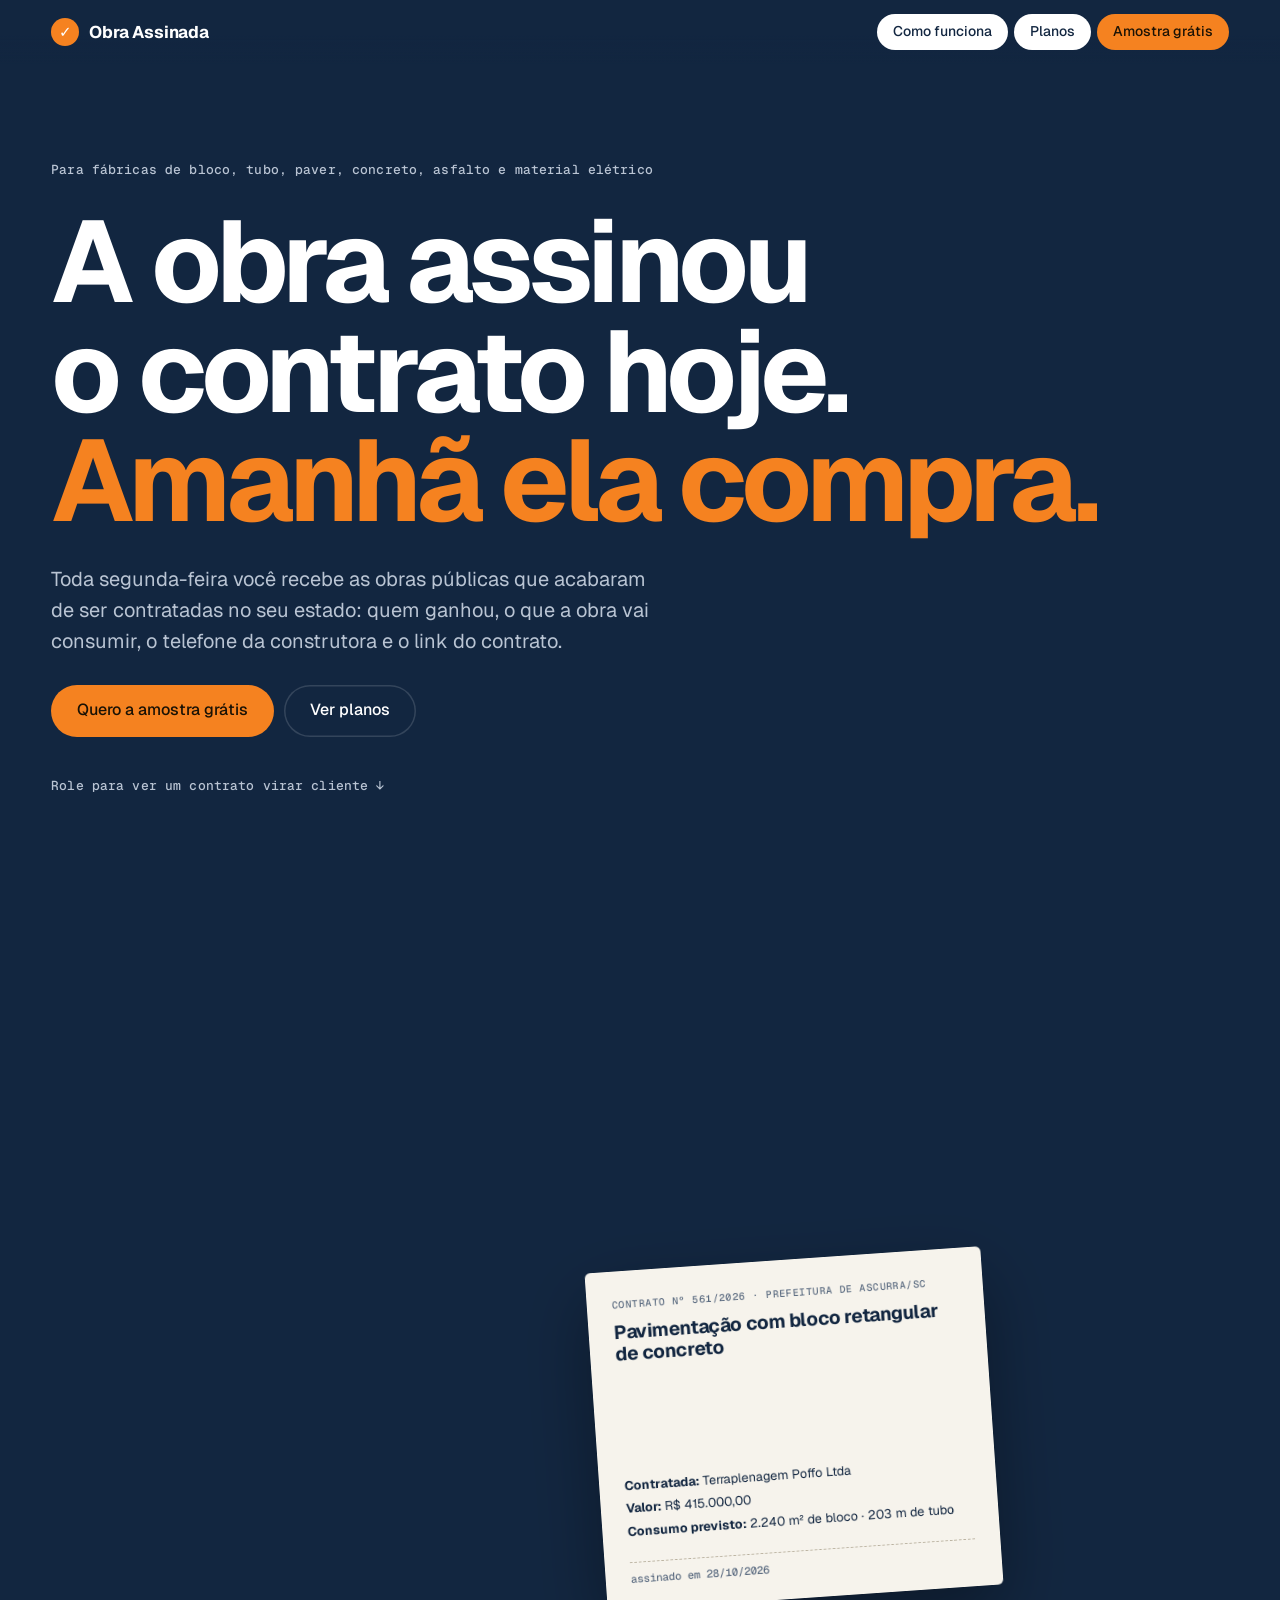
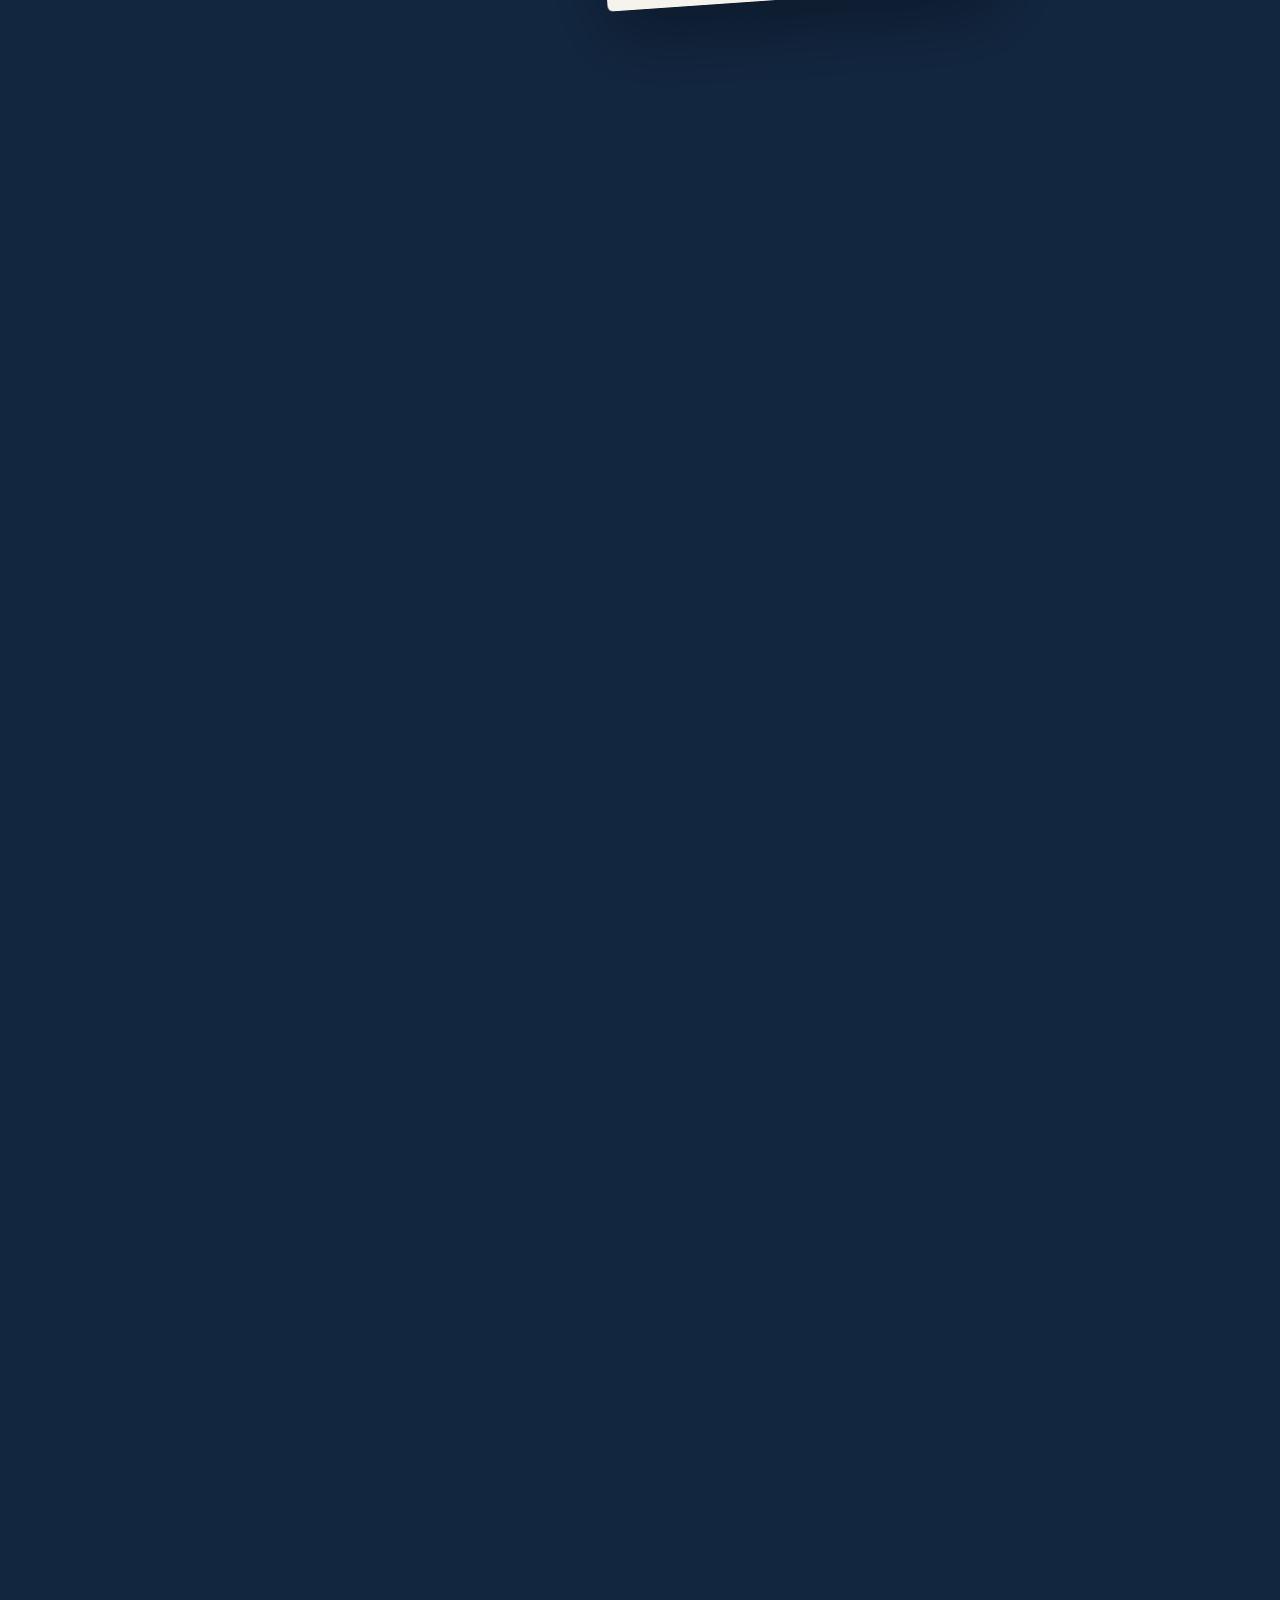
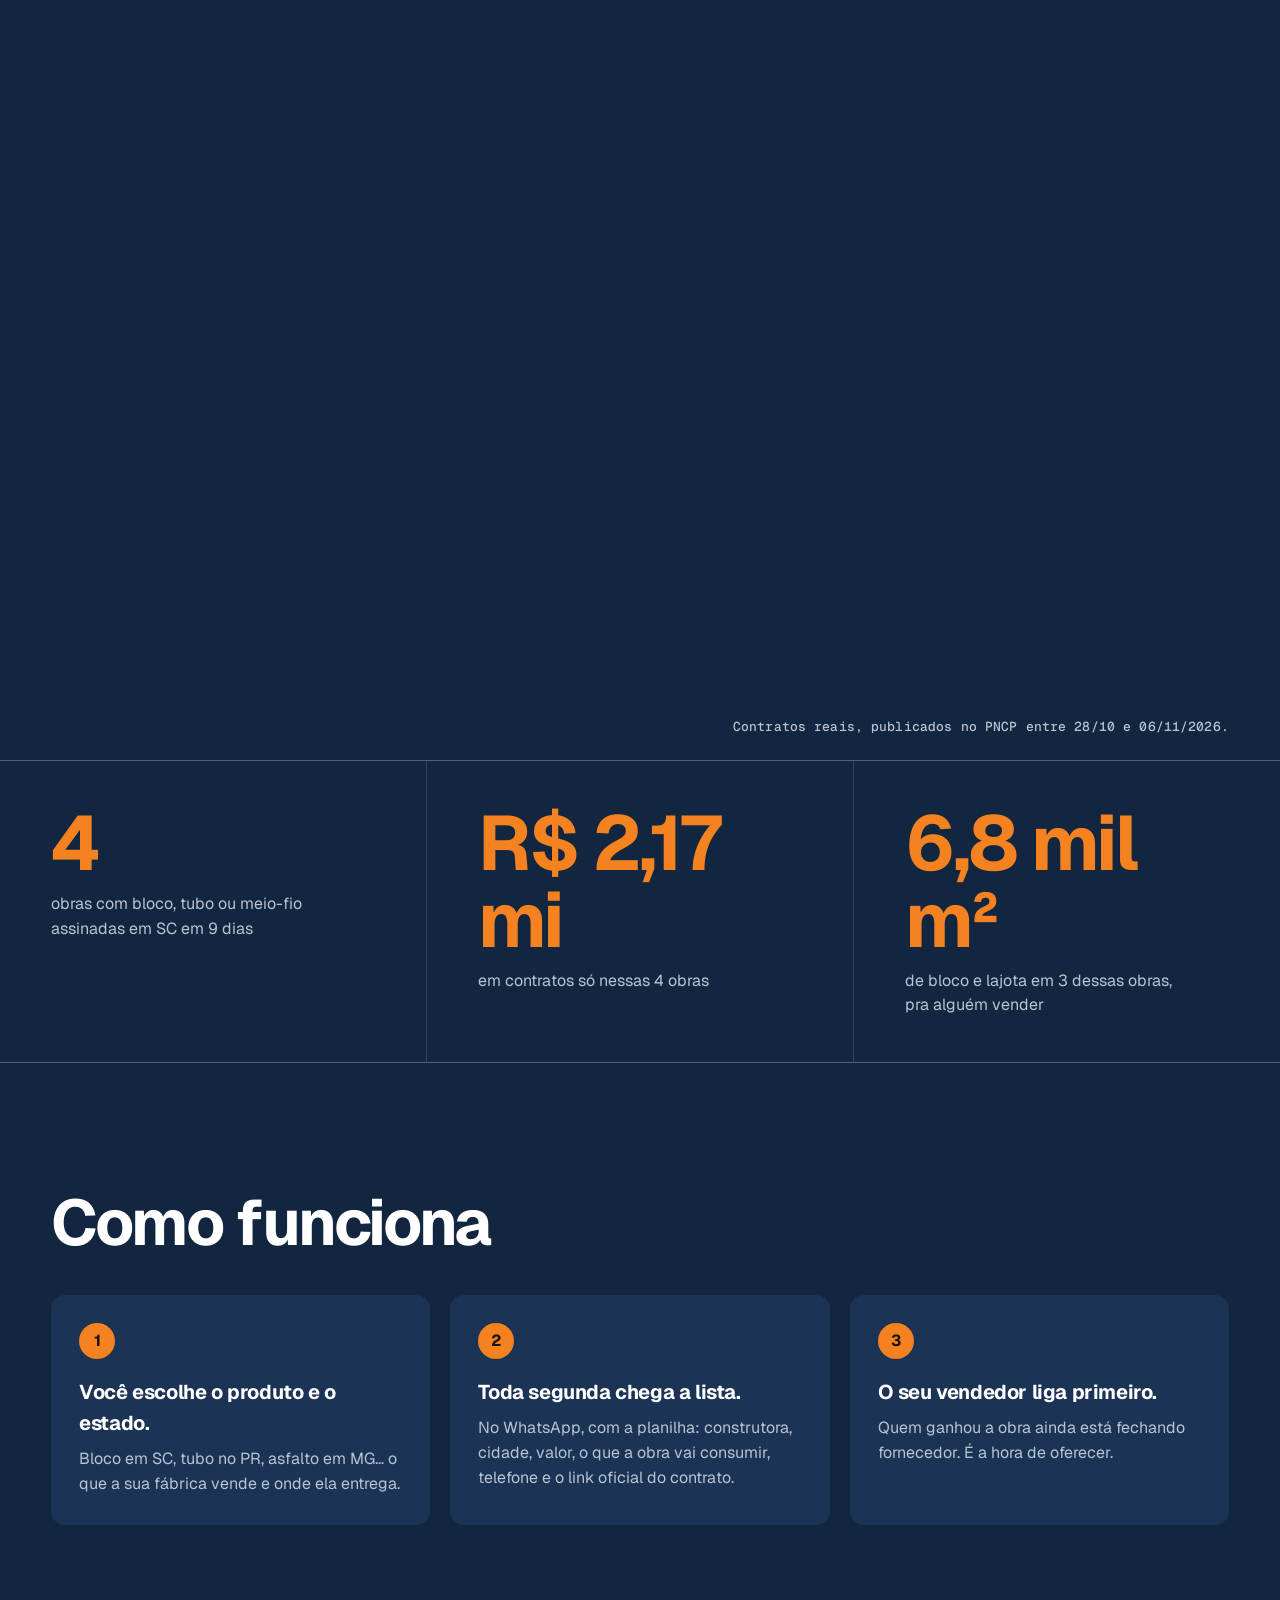
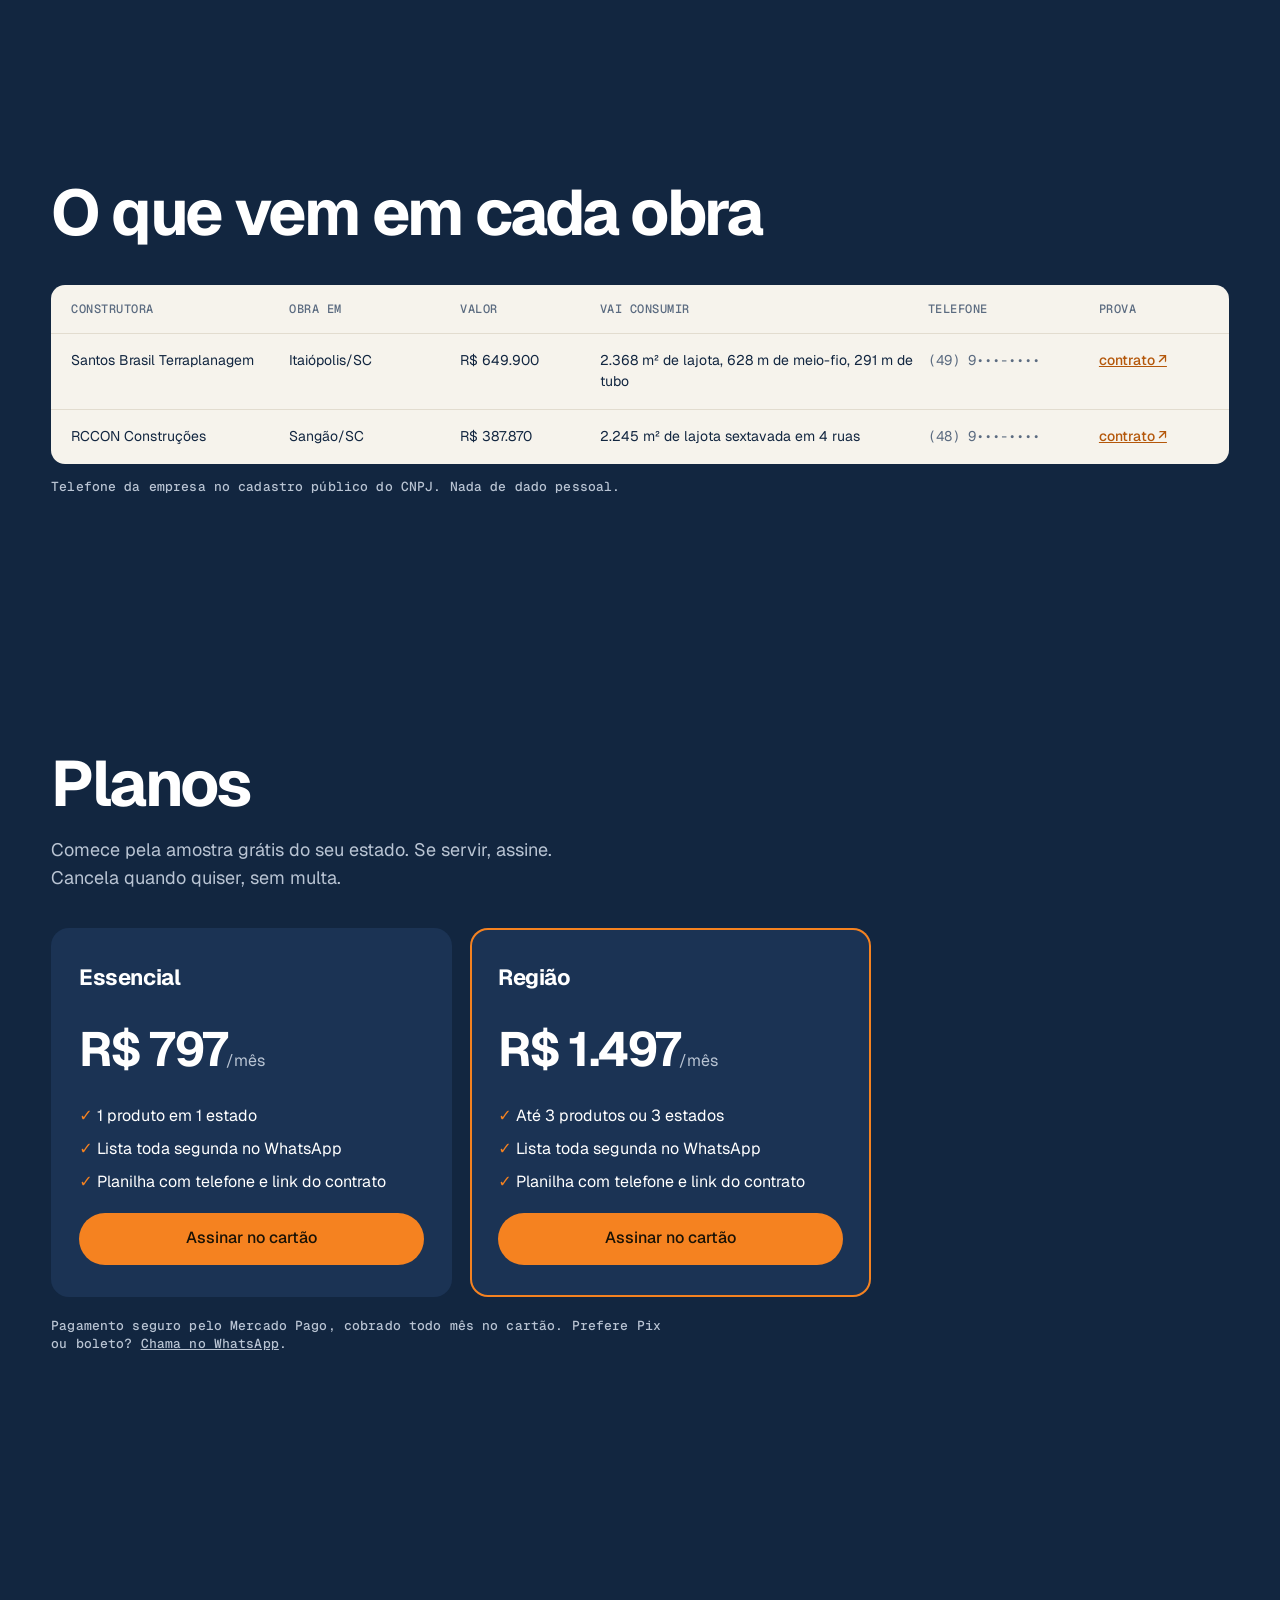
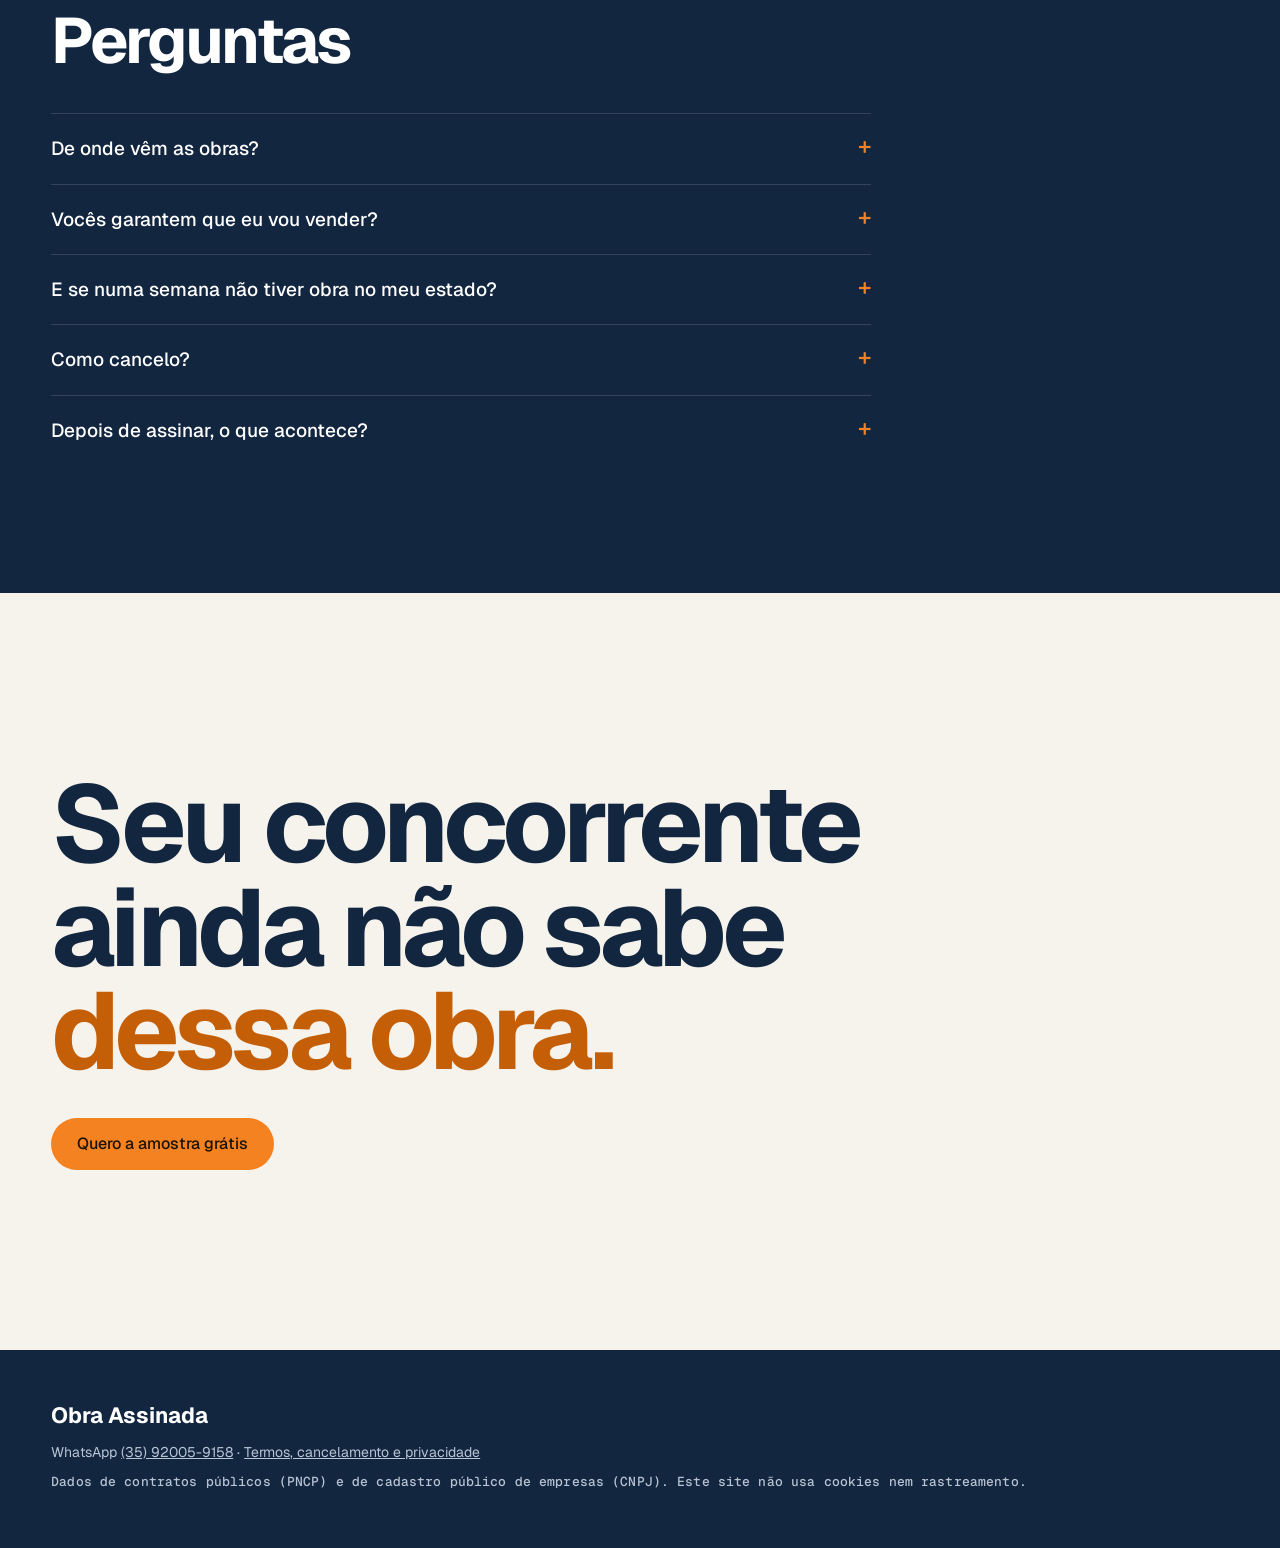
==== index.html @ 435a3ada "Add Obra Assinada brand assets and landing site Co-Authored-By: Claude Opus 5.5 <noreply@anthropic.c" ====
<!doctype html>
<html lang="pt-BR">
<head>
<meta charset="utf-8">
<meta name="viewport" content="width=device-width, initial-scale=1">
<title>Obra Assinada · Quem vai comprar o que a sua fábrica faz</title>
<meta name="description" content="Toda semana, as obras públicas que acabaram de assinar contrato e vão comprar bloco, tubo, paver, concreto, asfalto e material elétrico. Com a construtora, o telefone e o link do contrato.">
<meta name="theme-color" content="#122640">
<meta property="og:title" content="Obra Assinada · Obras que acabaram de assinar contrato">
<meta property="og:description" content="Toda semana, na sua fábrica: quem ganhou a obra, o que vai consumir e o link do contrato público.">
<meta property="og:image" content="img/og.jpg">
<link rel="icon" href="img/icon.png">
<link rel="preconnect" href="https://fonts.googleapis.com">
<link rel="preconnect" href="https://fonts.gstatic.com" crossorigin>
<link href="https://fonts.googleapis.com/css2?family=Geist:wght@400;500;700&family=Geist+Mono:wght@400;500&display=swap" rel="stylesheet">
<link rel="stylesheet" href="style.css">
<script type="application/ld+json">{"@context":"https://schema.org","@type":"ProfessionalService","name":"Obra Assinada","description":"Lista semanal de obras públicas recém-contratadas para fábricas de material de construção.","url":"https://maglionithiago76-debug.github.io/obra-assinada/","telephone":"+55 35 92005-9158","areaServed":"BR"}</script>
</head>
<body>

<header class="nav" id="nav">
  <a class="marca" href="#topo" aria-label="Obra Assinada, início"><span class="marca__selo" aria-hidden="true">✓</span>Obra Assinada</a>
  <nav class="nav__links" aria-label="Principal">
    <a class="pilula" href="#como">Como funciona</a>
    <a class="pilula" href="#planos">Planos</a>
    <a class="pilula pilula--acento" data-wa="Oi! Quero a amostra grátis do meu estado." href="#">Amostra grátis</a>
  </nav>
</header>

<main id="topo">

<!-- 1 · Hero -->
<section class="hero" aria-labelledby="hero-titulo">
  <p class="rotulo hero__sobre">Para fábricas de bloco, tubo, paver, concreto, asfalto e material elétrico</p>
  <h1 class="hero__titulo" id="hero-titulo">
    <span class="linha">A obra assinou</span>
    <span class="linha">o contrato hoje.</span>
    <span class="linha linha--acento">Amanhã ela compra.</span>
  </h1>
  <p class="hero__sub">Toda segunda-feira você recebe as obras públicas que acabaram de ser contratadas no seu estado: quem ganhou, o que a obra vai consumir, o telefone da construtora e o link do contrato.</p>
  <div class="hero__acoes">
    <a class="pilula pilula--acento pilula--g" data-wa="Oi! Quero a amostra grátis do meu estado." href="#">Quero a amostra grátis</a>
    <a class="pilula pilula--linha pilula--g" href="#planos">Ver planos</a>
  </div>
  <p class="hero__rolar rotulo" aria-hidden="true">Role para ver um contrato virar cliente ↓</p>
</section>

<!-- 2 · Cena: o contrato é assinado e vira uma linha da lista -->
<section class="cena" id="cena" aria-label="Como um contrato vira um contato">
  <div class="cena__palco">
    <div class="doc" aria-hidden="true">
      <p class="doc__topo">CONTRATO Nº 561/2026 · PREFEITURA DE ASCURRA/SC</p>
      <p class="doc__titulo">Pavimentação com bloco retangular de concreto</p>
      <div class="doc__linhas"><i></i><i></i><i></i><i></i><i></i><i></i><i></i></div>
      <p class="doc__campo"><b>Contratada:</b> Terraplenagem Poffo Ltda</p>
      <p class="doc__campo"><b>Valor:</b> R$ 415.000,00</p>
      <p class="doc__campo"><b>Consumo previsto:</b> 2.240 m² de bloco · 203 m de tubo</p>
      <div class="doc__assinatura"><span>assinado em 28/10/2026</span></div>
      <div class="carimbo">ASSINADO</div>
    </div>
    <div class="cena__textos">
      <p class="cena__passo" data-passo="0"><span class="rotulo">1</span>Uma prefeitura publica o contrato no portal do governo.</p>
      <p class="cena__passo" data-passo="1"><span class="rotulo">2</span>A construtora que ganhou precisa comprar material. Agora.</p>
      <p class="cena__passo" data-passo="2"><span class="rotulo">3</span>A gente lê o contrato e manda pra você antes da concorrência.</p>
    </div>
    <div class="zap" aria-hidden="true">
      <div class="zap__topo"><span class="zap__avatar">✓</span><div><b>Obra Assinada</b><small>segunda-feira, 7:00</small></div></div>
      <div class="zap__msg">
        <p><b>4 obras novas em SC</b> com bloco, tubo e meio-fio 👇</p>
        <ul class="zap__lista">
          <li><b>Ascurra/SC</b> · R$ 415 mil<br><small>2.240 m² de bloco · 203 m de tubo</small></li>
          <li><b>Sangão/SC</b> · R$ 388 mil<br><small>2.245 m² de lajota sextavada</small></li>
          <li><b>Itaiópolis/SC</b> · R$ 650 mil<br><small>2.368 m² de lajota · 628 m de meio-fio</small></li>
          <li><b>Arroio do Silva/SC</b> · R$ 714 mil<br><small>bloco sextavado em 6 ruas</small></li>
        </ul>
        <p class="zap__rodape">Construtora, telefone e link do contrato na planilha 📎</p>
      </div>
    </div>
  </div>
  <p class="cena__nota rotulo">Contratos reais, publicados no PNCP entre 28/10 e 06/11/2026.</p>
</section>

<!-- 3 · Números reais -->
<section class="numeros" aria-label="Uma semana de exemplo">
  <div class="numero"><b data-conta="4">0</b><span>obras com bloco, tubo ou meio-fio assinadas em SC em 9 dias</span></div>
  <div class="numero"><b data-conta="2.17" data-prefixo="R$ " data-sufixo=" mi">0</b><span>em contratos só nessas 4 obras</span></div>
  <div class="numero"><b data-conta="6.8" data-sufixo=" mil m²">0</b><span>de bloco e lajota em 3 dessas obras, pra alguém vender</span></div>
</section>

<!-- 4 · Como funciona -->
<section class="como" id="como" aria-labelledby="como-titulo">
  <h2 class="secao__titulo" id="como-titulo">Como funciona</h2>
  <ol class="passos">
    <li><b>Você escolhe o produto e o estado.</b><span>Bloco em SC, tubo no PR, asfalto em MG… o que a sua fábrica vende e onde ela entrega.</span></li>
    <li><b>Toda segunda chega a lista.</b><span>No WhatsApp, com a planilha: construtora, cidade, valor, o que a obra vai consumir, telefone e o link oficial do contrato.</span></li>
    <li><b>O seu vendedor liga primeiro.</b><span>Quem ganhou a obra ainda está fechando fornecedor. É a hora de oferecer.</span></li>
  </ol>
</section>

<!-- 5 · O que vem -->
<section class="vem" aria-labelledby="vem-titulo">
  <h2 class="secao__titulo" id="vem-titulo">O que vem em cada obra</h2>
  <div class="tabela" role="table" aria-label="Exemplo de linha da lista">
    <div class="tabela__linha tabela__cab" role="row"><span role="columnheader">Construtora</span><span role="columnheader">Obra em</span><span role="columnheader">Valor</span><span role="columnheader">Vai consumir</span><span role="columnheader">Telefone</span><span role="columnheader">Prova</span></div>
    <div class="tabela__linha" role="row"><span role="cell">Santos Brasil Terraplanagem</span><span role="cell">Itaiópolis/SC</span><span role="cell">R$ 649.900</span><span role="cell">2.368 m² de lajota, 628 m de meio-fio, 291 m de tubo</span><span role="cell" class="borrado">(49) 9•••-••••</span><span role="cell"><a href="https://pncp.gov.br/app/contratos/83102517000119/2026/2439" target="_blank" rel="noopener">contrato ↗</a></span></div>
    <div class="tabela__linha" role="row"><span role="cell">RCCON Construções</span><span role="cell">Sangão/SC</span><span role="cell">R$ 387.870</span><span role="cell">2.245 m² de lajota sextavada em 4 ruas</span><span role="cell" class="borrado">(48) 9•••-••••</span><span role="cell"><a href="https://pncp.gov.br/app/contratos/95780458000117/2026/1728" target="_blank" rel="noopener">contrato ↗</a></span></div>
  </div>
  <p class="rotulo vem__nota">Telefone da empresa no cadastro público do CNPJ. Nada de dado pessoal.</p>
</section>

<!-- 6 · Planos -->
<section class="planos" id="planos" aria-labelledby="planos-titulo">
  <h2 class="secao__titulo" id="planos-titulo">Planos</h2>
  <p class="planos__sub">Comece pela amostra grátis do seu estado. Se servir, assine. Cancela quando quiser, sem multa.</p>
  <div class="cartoes">
    <article class="cartao">
      <h3>Essencial</h3>
      <p class="preco"><b>R$ 797</b>/mês</p>
      <ul>
        <li>1 produto em 1 estado</li>
        <li>Lista toda segunda no WhatsApp</li>
        <li>Planilha com telefone e link do contrato</li>
      </ul>
      <a class="pilula pilula--acento pilula--g" data-plano="essencial" href="#">Assinar no cartão</a>
    </article>
    <article class="cartao cartao--destaque">
      <h3>Região</h3>
      <p class="preco"><b>R$ 1.497</b>/mês</p>
      <ul>
        <li>Até 3 produtos ou 3 estados</li>
        <li>Lista toda segunda no WhatsApp</li>
        <li>Planilha com telefone e link do contrato</li>
      </ul>
      <a class="pilula pilula--acento pilula--g" data-plano="regiao" href="#">Assinar no cartão</a>
    </article>
  </div>
  <p class="rotulo planos__nota">Pagamento seguro pelo Mercado Pago, cobrado todo mês no cartão. Prefere Pix ou boleto? <a data-wa="Oi! Quero assinar a Obra Assinada pagando no Pix." href="#">Chama no WhatsApp</a>.</p>
</section>

<!-- 7 · Perguntas -->
<section class="faq" aria-labelledby="faq-titulo">
  <h2 class="secao__titulo" id="faq-titulo">Perguntas</h2>
  <details><summary>De onde vêm as obras?</summary><p>Do PNCP, o Portal Nacional de Contratações Públicas, onde prefeituras, estados e órgãos federais publicam por lei os contratos assinados. Toda obra da lista tem o link do contrato oficial.</p></details>
  <details><summary>Vocês garantem que eu vou vender?</summary><p>Não. A gente garante que a obra existe, foi contratada e que o link prova isso. Fechar a venda é com o seu time.</p></details>
  <details><summary>E se numa semana não tiver obra no meu estado?</summary><p>A gente avisa do mesmo jeito. Por isso a amostra grátis vem antes: você vê o volume real do seu estado antes de pagar qualquer coisa.</p></details>
  <details><summary>Como cancelo?</summary><p>Manda "cancelar" no WhatsApp ou cancela direto no Mercado Pago. A próxima cobrança não acontece. Nos primeiros 7 dias você pode pedir o dinheiro de volta (Código de Defesa do Consumidor).</p></details>
  <details><summary>Depois de assinar, o que acontece?</summary><p>Você cai numa página que abre o nosso WhatsApp. Diz o produto e o estado, e a primeira lista chega na mesma semana.</p></details>
</section>

<!-- 8 · Fim -->
<section class="fim" aria-labelledby="fim-titulo">
  <h2 class="fim__titulo" id="fim-titulo">Seu concorrente<br>ainda não sabe<br><span>dessa obra.</span></h2>
  <a class="pilula pilula--acento pilula--g" data-wa="Oi! Quero a amostra grátis do meu estado." href="#">Quero a amostra grátis</a>
</section>

</main>

<footer class="rodape">
  <p class="rodape__marca">Obra Assinada</p>
  <p>WhatsApp <a data-wa="Oi! Vim pelo site da Obra Assinada." href="#">(35) 92005-9158</a> · <a href="termos.html">Termos, cancelamento e privacidade</a></p>
  <p class="rotulo">Dados de contratos públicos (PNCP) e de cadastro público de empresas (CNPJ). Este site não usa cookies nem rastreamento.</p>
</footer>

<script src="config.js"></script>
<script src="vendor/gsap.min.js"></script>
<script src="vendor/ScrollTrigger.min.js"></script>
<script src="vendor/lenis.min.js"></script>
<script src="app.js"></script>
</body>
</html>
---- style.css ----
/* Obra Assinada · navy base (~60%), white/paper neutral (~30%), orange accent (~10%) */
:root{
  --base:#122640;
  --base-2:#1b3354;
  --papel:#f6f3ec;
  --branco:#ffffff;
  --acento:#f58220;
  --texto-2:#b9c4d3;   /* secondary text on navy */
  --tinta:#122640;
  --fio:rgba(255,255,255,.14);
  --fonte:"Geist",system-ui,sans-serif;
  --mono:"Geist Mono",ui-monospace,monospace;
  --m:clamp(16px,4vw,56px);
  --ease:cubic-bezier(.2,.7,.2,1);
}
*{box-sizing:border-box;margin:0;padding:0}
html{background:var(--base)}
body{background:var(--base);color:var(--branco);font:400 16px/1.55 var(--fonte);-webkit-font-smoothing:antialiased;overflow-x:clip}
a{color:inherit}
:focus-visible{outline:2px solid var(--acento);outline-offset:3px}
.rotulo{font:500 13px/1.4 var(--mono);color:var(--texto-2);letter-spacing:.01em}

/* pills */
.pilula{display:inline-flex;align-items:center;justify-content:center;height:36px;padding:0 16px;border-radius:999px;background:var(--branco);color:var(--tinta);font-weight:500;font-size:14px;text-decoration:none;white-space:nowrap;transition:transform .25s var(--ease),background-color .25s}
.pilula:hover{transform:translateY(-2px)}
.pilula--acento{background:var(--acento);color:#1a1205}
.pilula--linha{background:transparent;color:var(--branco);box-shadow:inset 0 0 0 1.5px var(--fio)}
.pilula--g{height:52px;padding:0 26px;font-size:16px}

/* nav */
.nav{position:fixed;inset:0 0 auto;z-index:50;display:flex;justify-content:space-between;align-items:center;gap:12px;padding:14px var(--m);background:linear-gradient(var(--base) 55%,transparent)}
.marca{display:flex;align-items:center;gap:10px;font-weight:700;font-size:17px;text-decoration:none;letter-spacing:-.01em}
.marca__selo{display:grid;place-items:center;width:28px;height:28px;border-radius:50%;background:var(--acento);color:var(--branco);font-size:15px;font-weight:700}
.nav__links{display:flex;gap:6px}
@media (max-width:640px){.nav__links .pilula:not(.pilula--acento){display:none}}

/* hero */
.hero{min-height:100svh;display:flex;flex-direction:column;justify-content:center;gap:28px;padding:120px var(--m) 64px;max-width:1280px;margin:0 auto}
.hero__titulo{font-weight:700;font-size:clamp(44px,9vw,128px);line-height:.95;letter-spacing:-.045em}
.hero__titulo .linha{display:block}
.linha--acento{color:var(--acento)}
.hero__sub{max-width:620px;font-size:clamp(17px,1.6vw,20px);color:var(--texto-2)}
.hero__acoes{display:flex;flex-wrap:wrap;gap:10px}
.hero__rolar{margin-top:12px}

/* scene */
.cena{position:relative;height:340vh}
.cena__palco{position:sticky;top:0;height:100svh;display:grid;place-items:center;overflow:hidden}
.doc{position:absolute;width:min(440px,84vw);padding:30px 28px 26px;background:var(--papel);color:var(--tinta);border-radius:6px;box-shadow:0 30px 80px rgba(0,0,0,.35);transform-origin:50% 50%;will-change:transform}
.doc__topo{font:500 11px/1.3 var(--mono);color:#5b6b80;letter-spacing:.04em}
.doc__titulo{margin:12px 0 16px;font-weight:700;font-size:21px;line-height:1.15;letter-spacing:-.02em}
.doc__linhas{display:grid;gap:7px;margin-bottom:16px}
.doc__linhas i{display:block;height:7px;border-radius:4px;background:#d9d3c5;transform-origin:left;transform:scaleX(var(--l,1))}
.doc__linhas i:nth-child(3n){width:78%}.doc__linhas i:nth-child(4n){width:88%}
.doc__campo{font-size:14px;margin-top:4px}
.doc__assinatura{margin-top:22px;padding-top:10px;border-top:1px dashed #b9b19f;font:500 12px var(--mono);color:#5b6b80}
.carimbo{position:absolute;right:18px;bottom:46px;padding:8px 14px;border:4px solid var(--acento);border-radius:8px;color:var(--acento);font-weight:700;font-size:28px;letter-spacing:.08em;transform:rotate(-12deg) scale(3);opacity:0;mix-blend-mode:multiply}
.cena__textos{position:absolute;left:var(--m);bottom:6svh;width:min(420px,calc(100vw - 2 * var(--m)));height:5.5em}
.cena__passo{position:absolute;bottom:0;left:0;width:100%;font-weight:500;font-size:clamp(20px,2.2vw,28px);line-height:1.2;letter-spacing:-.02em;opacity:0;transform:translateY(20px)}
.cena__passo .rotulo{display:block;margin-bottom:6px;color:var(--acento)}
.zap{position:absolute;width:min(380px,88vw);background:#0b141a;border-radius:18px;overflow:hidden;box-shadow:0 30px 80px rgba(0,0,0,.4);opacity:0;transform:translateY(60px) scale(.94)}
.zap__topo{display:flex;align-items:center;gap:10px;padding:12px 14px;background:#1f2c34}
.zap__topo small{display:block;color:#8696a0;font-size:12px}
.zap__avatar{display:grid;place-items:center;width:34px;height:34px;border-radius:50%;background:var(--acento);font-weight:700}
.zap__msg{margin:14px;padding:12px 14px;background:#005c4b;border-radius:10px 10px 10px 2px;font-size:14px}
.zap__lista{list-style:none;display:grid;gap:8px;margin:10px 0}
.zap__lista li{padding:8px 10px;background:rgba(0,0,0,.18);border-radius:8px;opacity:0;transform:translateX(-14px)}
.zap__lista small{color:#d1e7dd}
.zap__rodape{font-size:13px;color:#d1e7dd}
.cena__nota{position:absolute;right:var(--m);bottom:24px;text-align:right}
@media (min-width:900px){.cena__textos{bottom:auto;top:42%;height:auto}.cena__passo{bottom:auto;top:0}.doc,.zap{margin-left:24vw}}
@media (max-width:899px){.cena__palco{place-items:start center}.doc,.zap{top:84px}.doc{padding:22px 20px}.doc__titulo{font-size:18px}}

/* numbers */
.numeros{display:grid;grid-template-columns:repeat(auto-fit,minmax(240px,1fr));gap:1px;background:var(--fio);border-block:1px solid var(--fio)}
.numero{padding:44px var(--m);background:var(--base)}
.numero b{display:block;font-weight:700;font-size:clamp(44px,6vw,84px);line-height:1;letter-spacing:-.04em;color:var(--acento)}
.numero span{display:block;margin-top:10px;max-width:280px;color:var(--texto-2)}

/* sections */
.como,.vem,.planos,.faq{padding:clamp(72px,10vw,140px) var(--m);max-width:1280px;margin:0 auto}
.secao__titulo{font-weight:700;font-size:clamp(34px,5vw,64px);line-height:1;letter-spacing:-.04em;margin-bottom:40px}
.passos{list-style:none;counter-reset:p;display:grid;grid-template-columns:repeat(auto-fit,minmax(260px,1fr));gap:20px}
.passos li{counter-increment:p;padding:28px;border-radius:14px;background:var(--base-2)}
.passos li::before{content:counter(p);display:grid;place-items:center;width:36px;height:36px;margin-bottom:18px;border-radius:50%;background:var(--acento);color:#1a1205;font-weight:700}
.passos b{display:block;font-size:20px;letter-spacing:-.02em;margin-bottom:8px}
.passos span{color:var(--texto-2)}

/* table */
.tabela{border-radius:14px;overflow:hidden;background:var(--papel);color:var(--tinta)}
.tabela__linha{display:grid;grid-template-columns:1.3fr 1fr .8fr 2fr 1fr .7fr;gap:14px;padding:16px 20px;border-top:1px solid #e2dccf;font-size:14px}
.tabela__cab{border-top:0;font:500 12px var(--mono);color:#5b6b80;text-transform:uppercase;letter-spacing:.04em}
.tabela a{color:#b4570a;font-weight:500}
.borrado{filter:blur(.5px);color:#5b6b80;font-family:var(--mono)}
.vem__nota{margin-top:14px}
@media (max-width:820px){
  .tabela__cab{display:none}
  .tabela__linha{grid-template-columns:1fr 1fr;row-gap:6px}
  .tabela__linha span:nth-child(1){grid-column:1/-1;font-weight:700}
  .tabela__linha span:nth-child(4){grid-column:1/-1}
}

/* plans */
.planos__sub{max-width:560px;color:var(--texto-2);margin:-20px 0 36px;font-size:18px}
.cartoes{display:grid;grid-template-columns:repeat(auto-fit,minmax(280px,1fr));gap:18px;max-width:820px}
.cartao{display:flex;flex-direction:column;gap:18px;padding:32px 28px;border-radius:18px;background:var(--base-2)}
.cartao--destaque{box-shadow:inset 0 0 0 2px var(--acento)}
.cartao h3{font-size:22px;letter-spacing:-.02em}
.preco{color:var(--texto-2)}
.preco b{font-size:48px;letter-spacing:-.04em;color:var(--branco)}
.cartao ul{list-style:none;display:grid;gap:8px;flex:1}
.cartao li::before{content:"✓ ";color:var(--acento);font-weight:700}
.planos__nota{margin-top:20px;max-width:620px}

/* faq */
.faq details{border-top:1px solid var(--fio);padding:20px 0;max-width:820px}
.faq summary{cursor:pointer;font-weight:500;font-size:19px;list-style:none;display:flex;justify-content:space-between;gap:16px}
.faq summary::after{content:"+";color:var(--acento);font-size:24px;line-height:1}
.faq details[open] summary::after{content:"–"}
.faq details p{margin-top:12px;color:var(--texto-2);max-width:680px}

/* end */
.fim{padding:clamp(90px,14vw,200px) var(--m);display:flex;flex-direction:column;align-items:flex-start;gap:36px;background:var(--papel);color:var(--tinta)}
.fim__titulo{font-weight:700;font-size:clamp(44px,8.5vw,128px);line-height:.95;letter-spacing:-.045em}
.fim__titulo span{color:#c45f08}
.rodape{padding:48px var(--m) 56px;display:grid;gap:10px;color:var(--texto-2);font-size:14px}
.rodape__marca{color:var(--branco);font-weight:700;font-size:22px}

/* subpages */
.pagina{max-width:760px;margin:0 auto;padding:120px var(--m) 80px}
.pagina h1{font-size:clamp(34px,5vw,56px);line-height:1.02;letter-spacing:-.04em;margin-bottom:28px}
.pagina h2{font-size:22px;margin:36px 0 10px}
.pagina p,.pagina li{color:var(--texto-2);margin-bottom:10px}
.pagina ul{padding-left:20px}

@media (prefers-reduced-motion:reduce){
  .cena{height:auto}
  .cena__palco{position:relative;height:auto;display:flex;flex-direction:column;gap:32px;padding:60px var(--m)}
  .doc,.zap,.cena__textos{position:relative;inset:auto}
  .zap,.zap__lista li,.cena__passo,.carimbo{opacity:1;transform:none}
  .cena__passo{position:relative;margin-bottom:12px}
  .carimbo{transform:rotate(-12deg)}
}
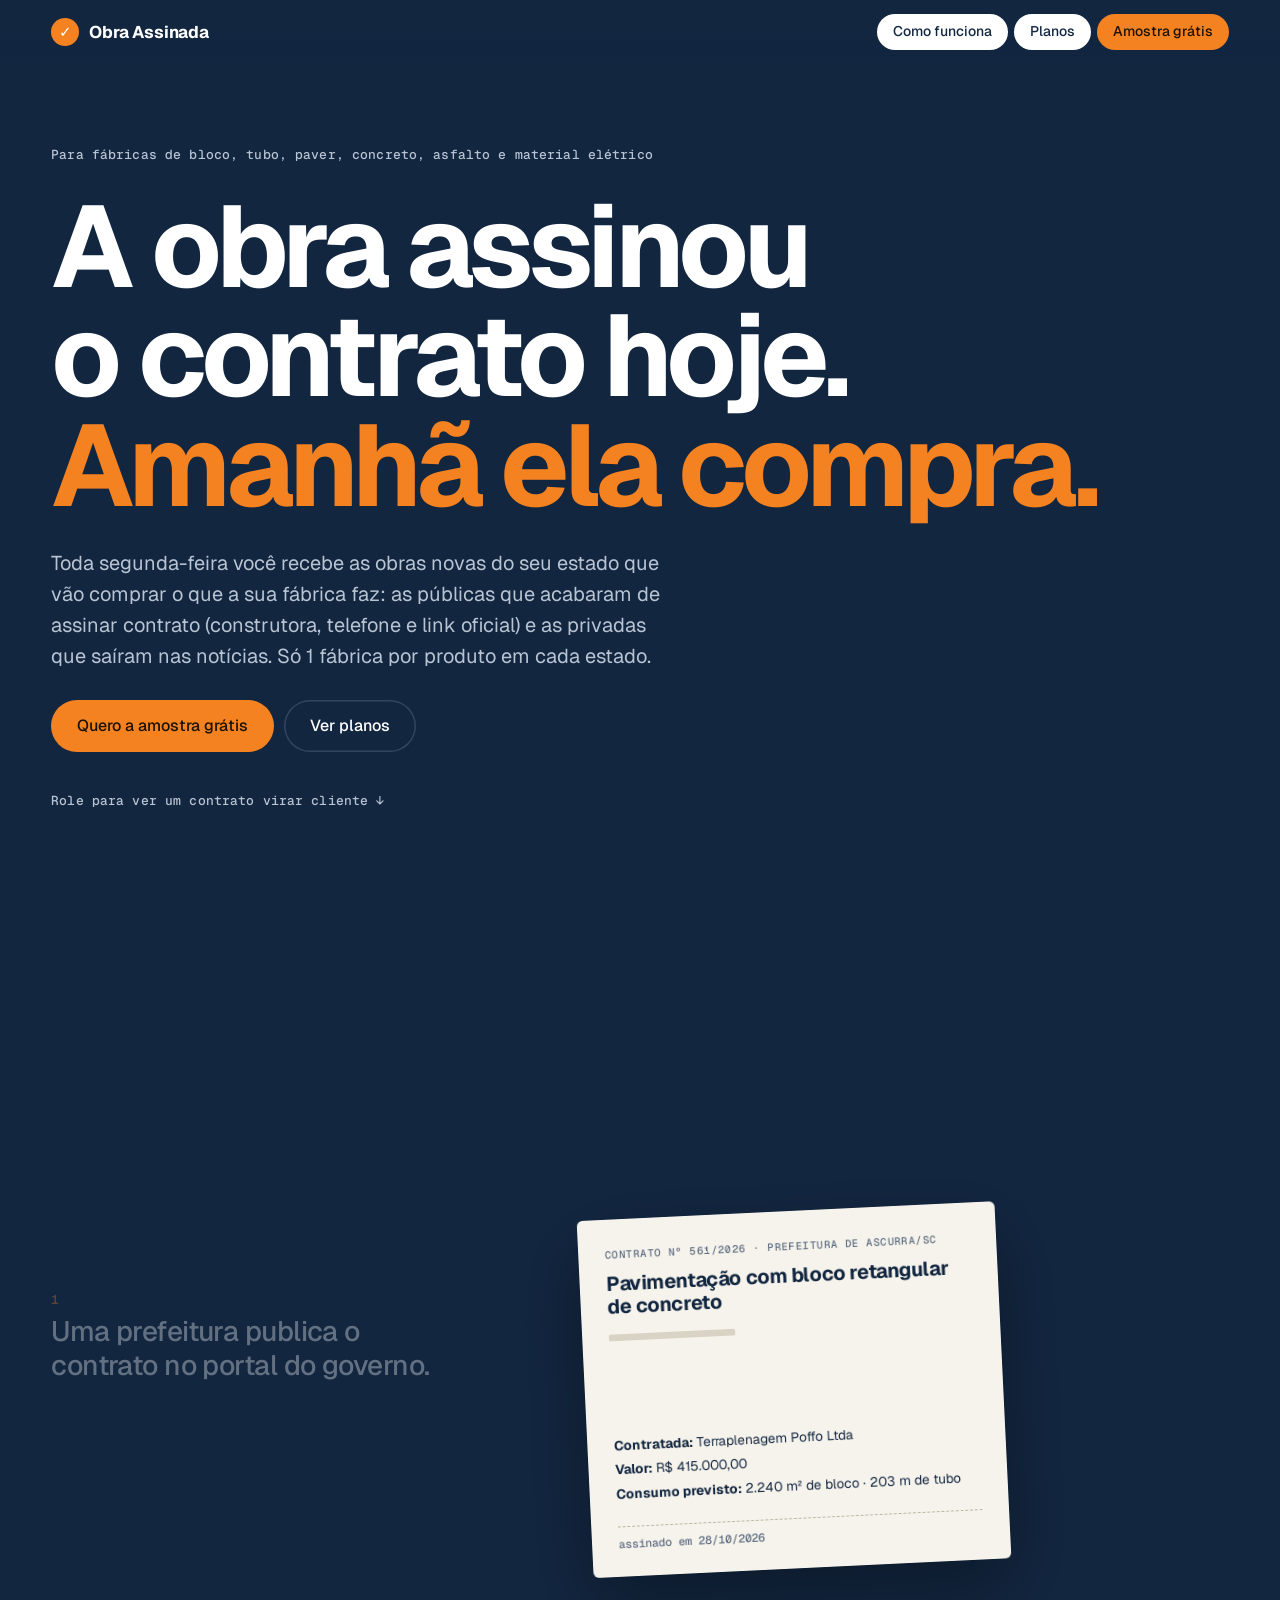
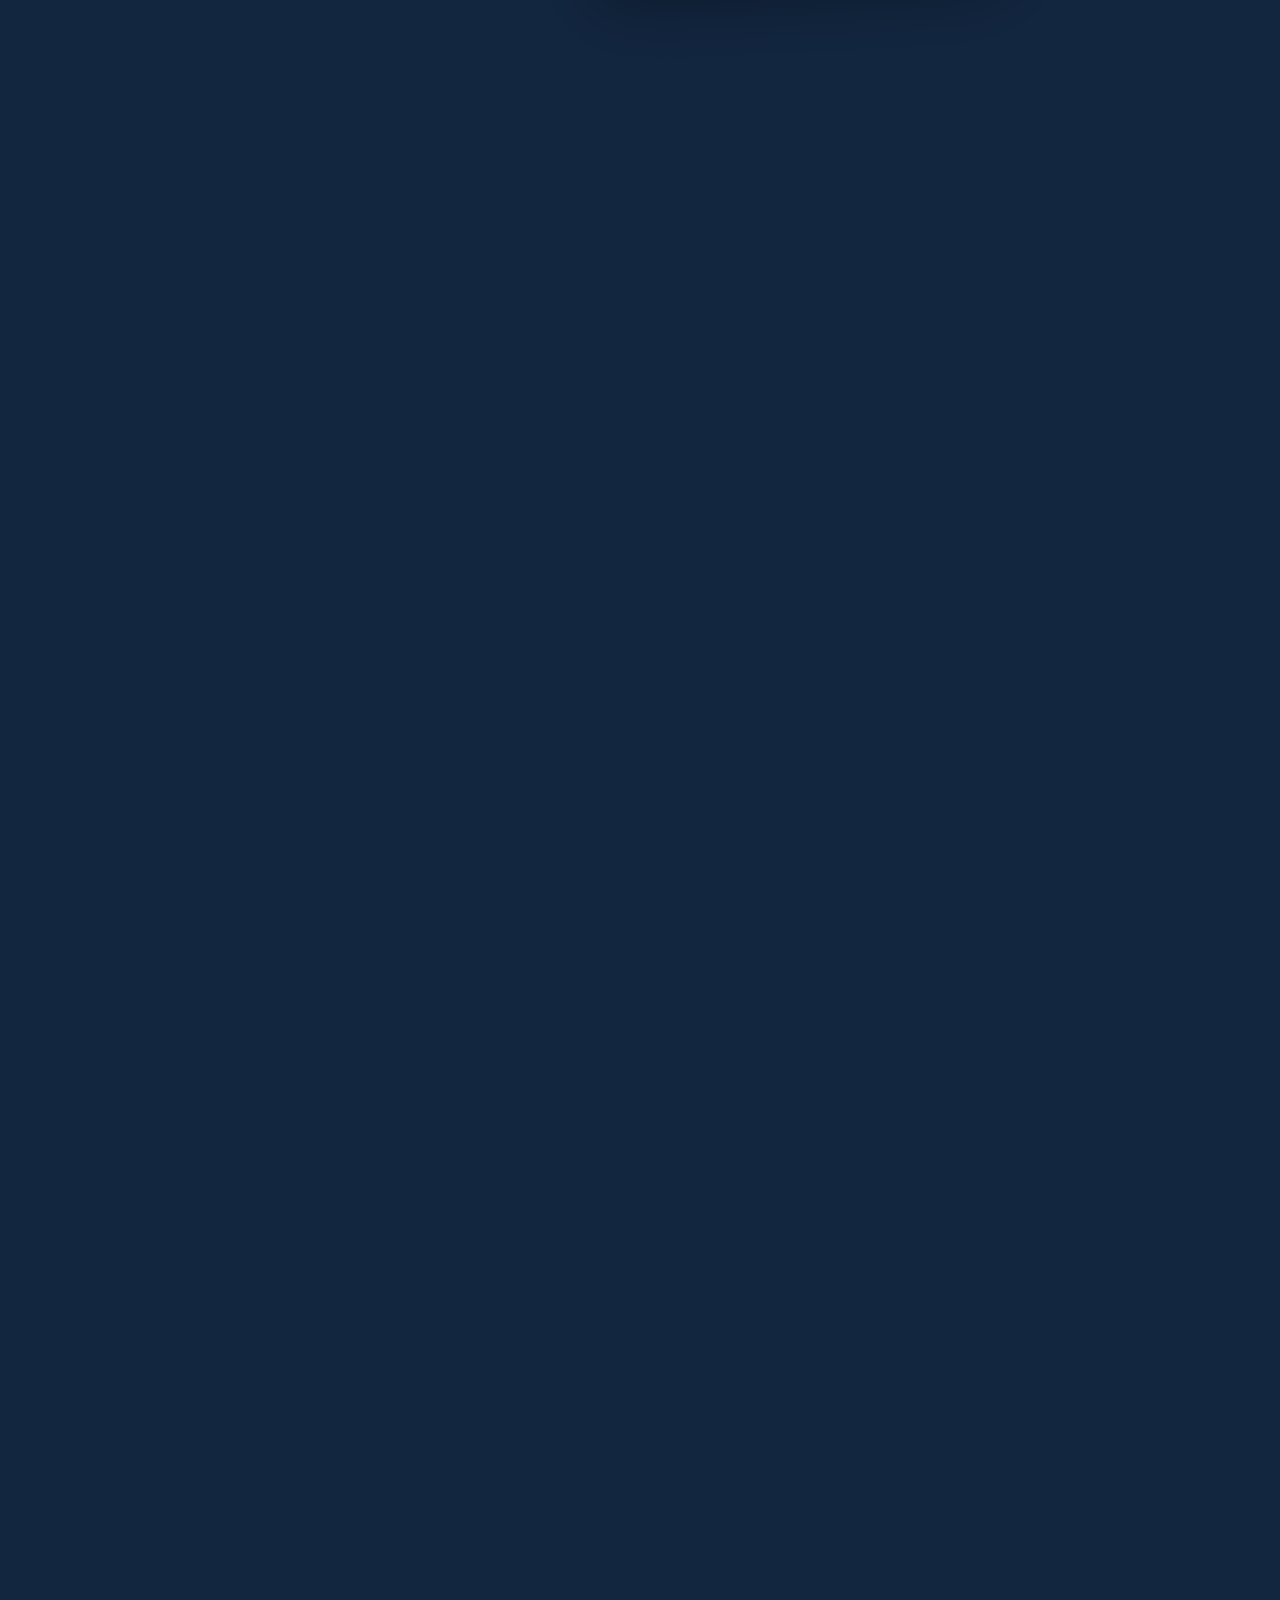
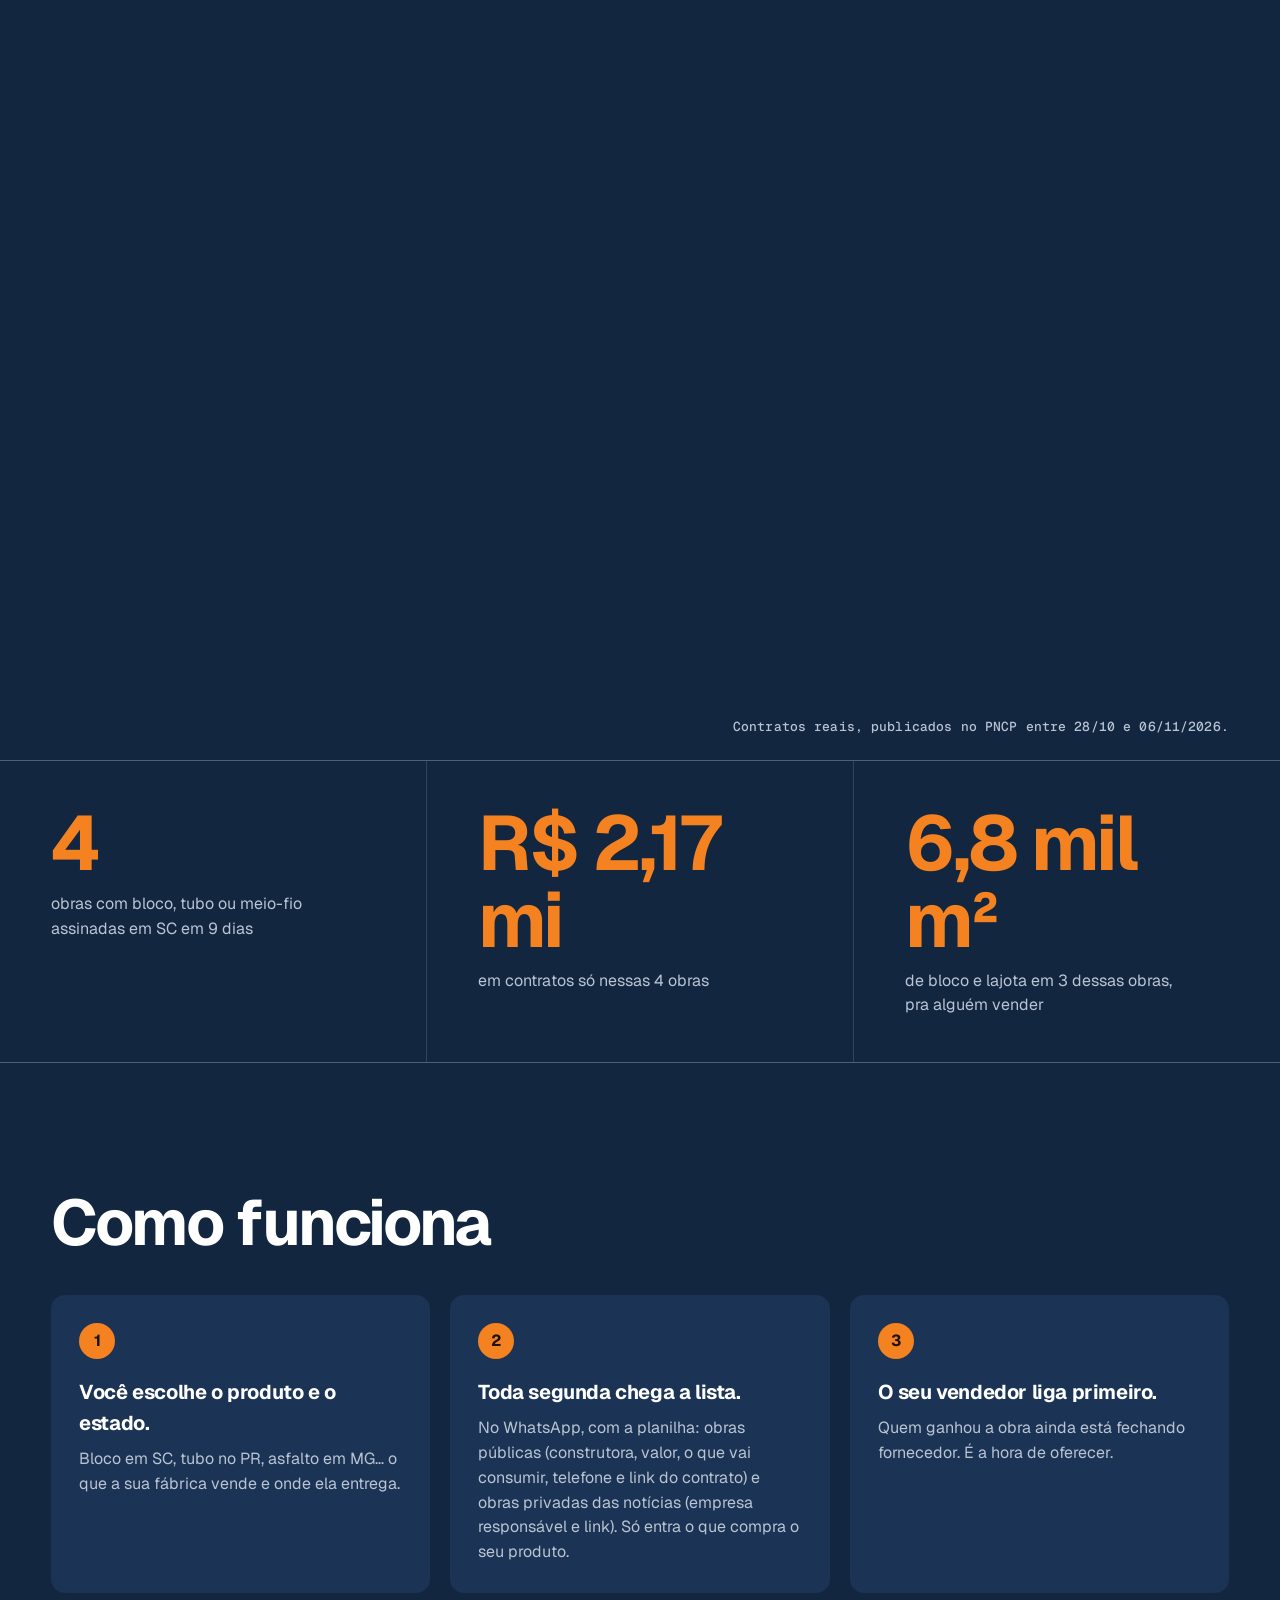
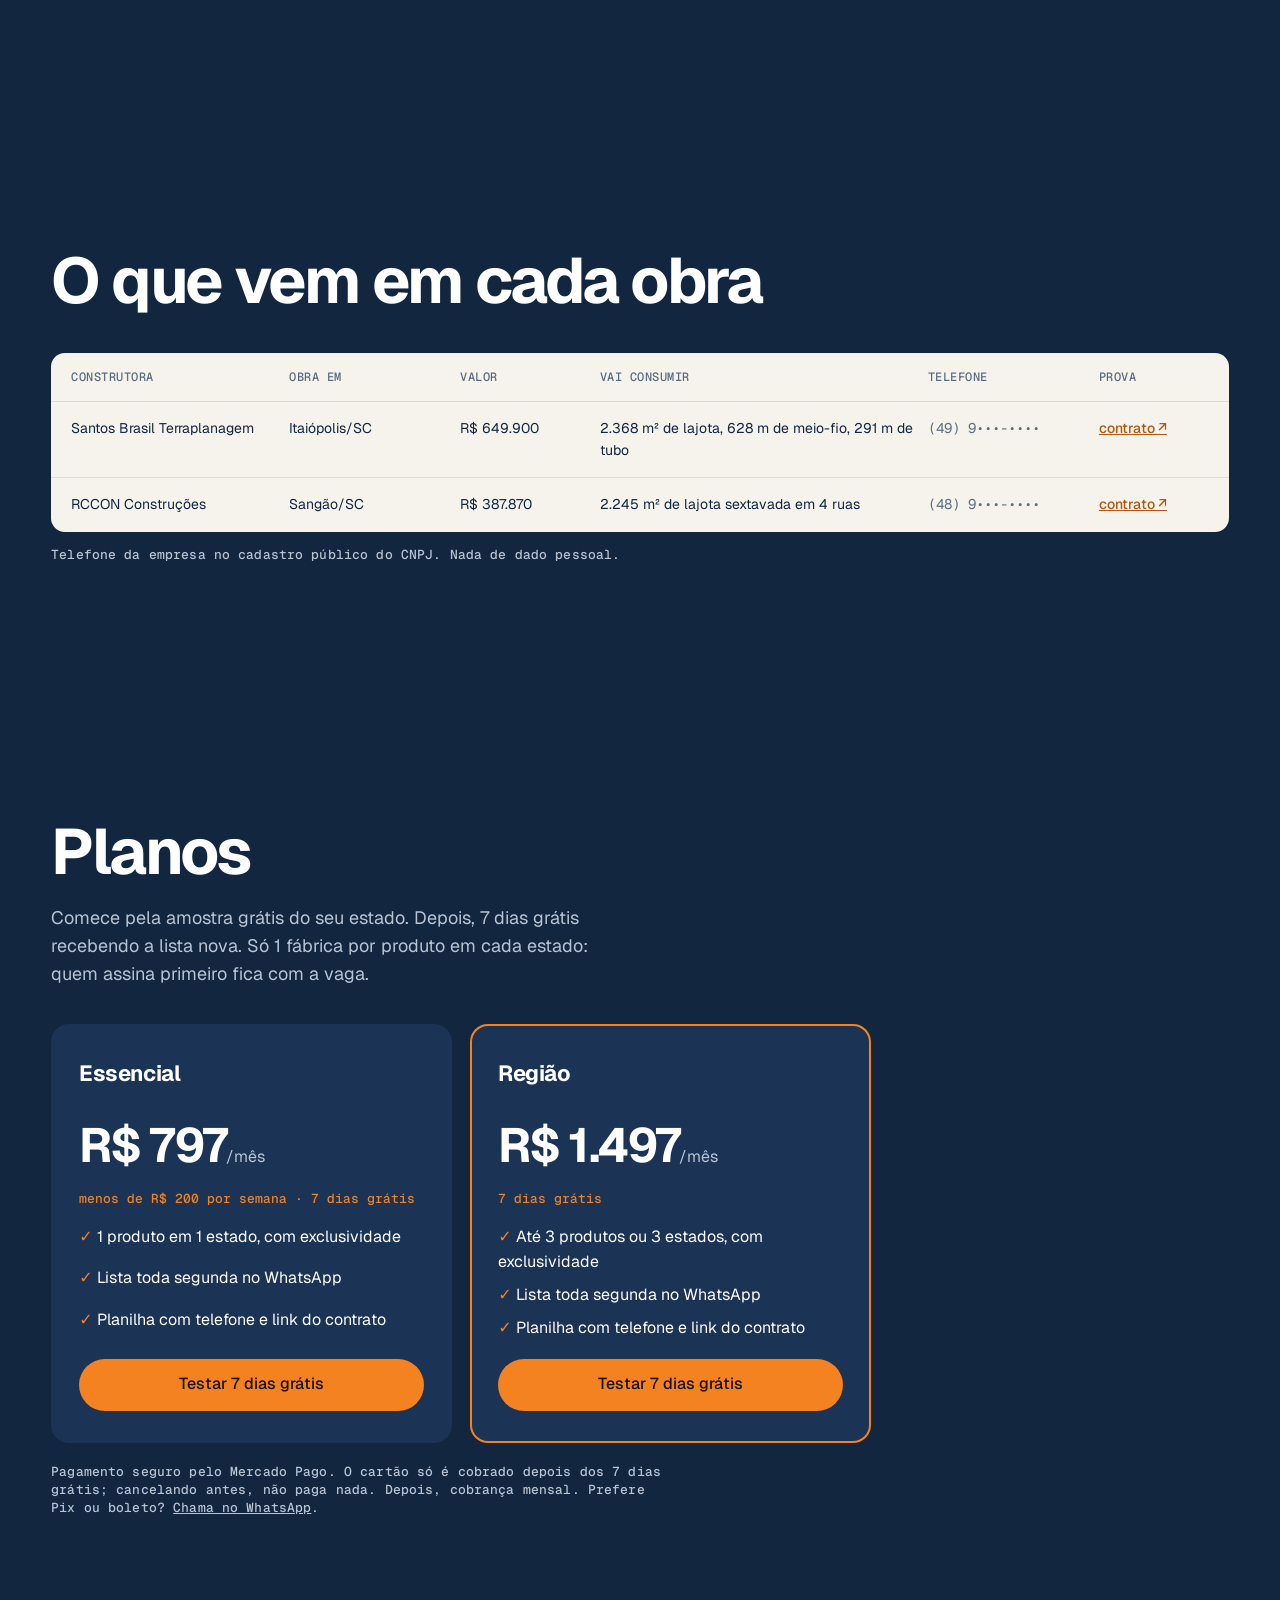
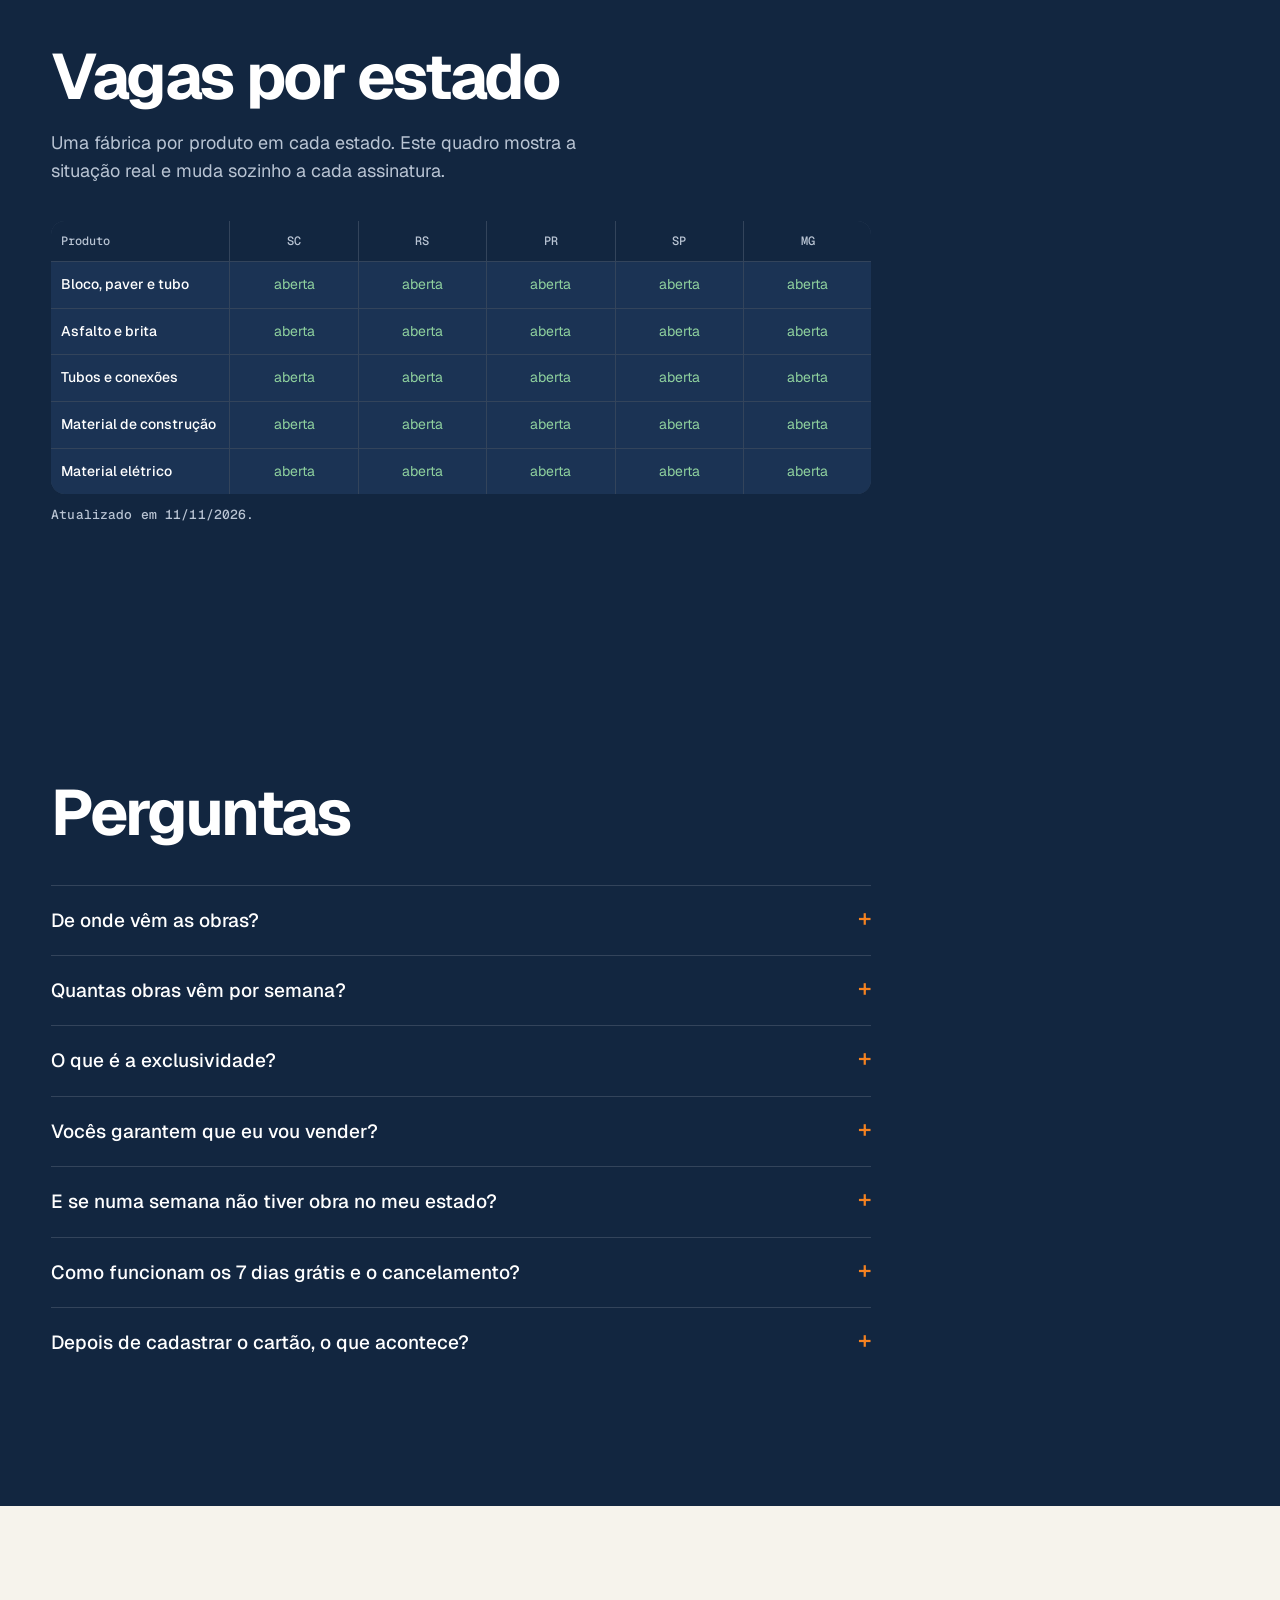
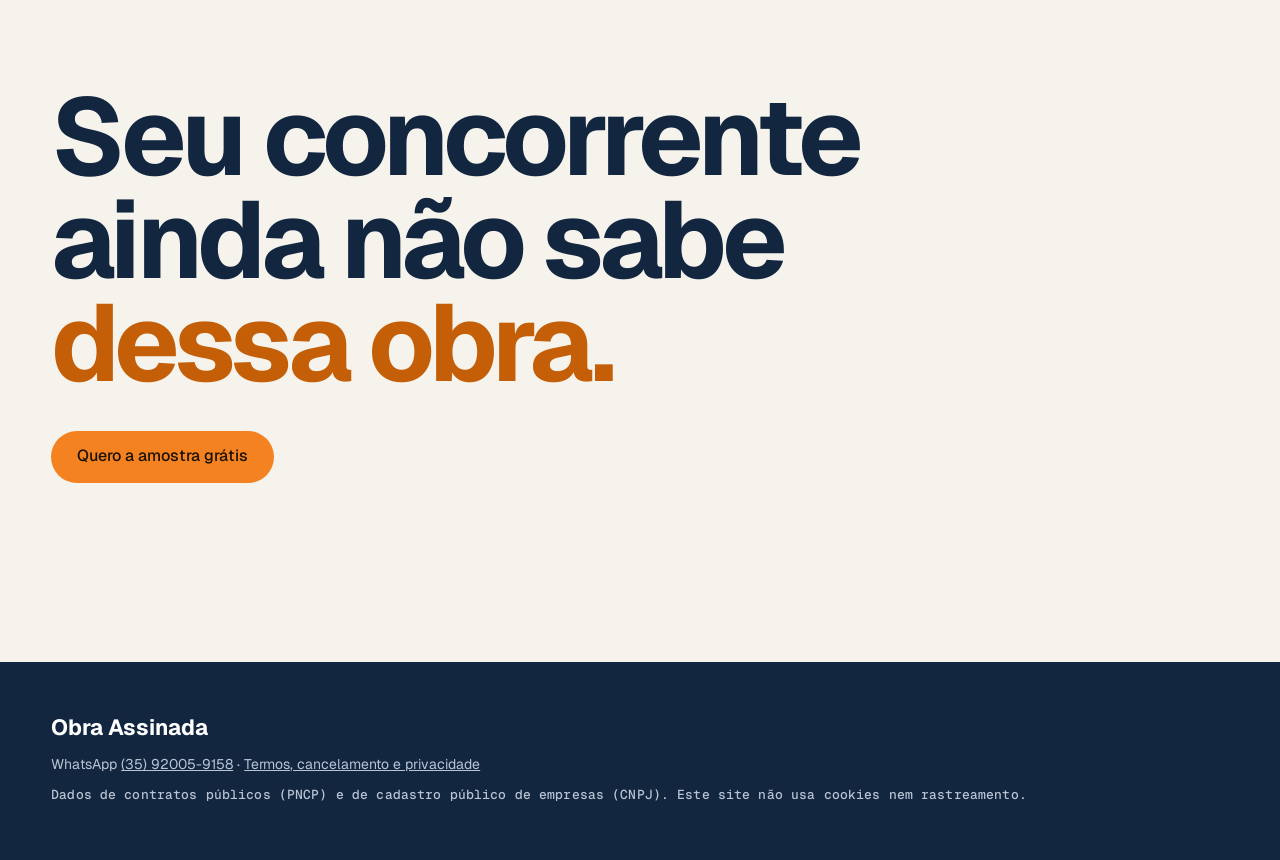
==== commit 122118a6: "Automate Obra Assinada: private news works, exclusive slots, samples, outreach, replies, Monday list" ====
--- a/index.html
+++ b/index.html
@@ -37,7 +37,7 @@
     <span class="linha">o contrato hoje.</span>
     <span class="linha linha--acento">Amanhã ela compra.</span>
   </h1>
-  <p class="hero__sub">Toda segunda-feira você recebe as obras públicas que acabaram de ser contratadas no seu estado: quem ganhou, o que a obra vai consumir, o telefone da construtora e o link do contrato.</p>
+  <p class="hero__sub">Toda segunda-feira você recebe as obras novas do seu estado que vão comprar o que a sua fábrica faz: as públicas que acabaram de assinar contrato (construtora, telefone e link oficial) e as privadas que saíram nas notícias. Só 1 fábrica por produto em cada estado.</p>
   <div class="hero__acoes">
     <a class="pilula pilula--acento pilula--g" data-wa="Oi! Quero a amostra grátis do meu estado." href="#">Quero a amostra grátis</a>
     <a class="pilula pilula--linha pilula--g" href="#planos">Ver planos</a>
@@ -92,7 +92,7 @@
   <h2 class="secao__titulo" id="como-titulo">Como funciona</h2>
   <ol class="passos">
     <li><b>Você escolhe o produto e o estado.</b><span>Bloco em SC, tubo no PR, asfalto em MG… o que a sua fábrica vende e onde ela entrega.</span></li>
-    <li><b>Toda segunda chega a lista.</b><span>No WhatsApp, com a planilha: construtora, cidade, valor, o que a obra vai consumir, telefone e o link oficial do contrato.</span></li>
+    <li><b>Toda segunda chega a lista.</b><span>No WhatsApp, com a planilha: obras públicas (construtora, valor, o que vai consumir, telefone e link do contrato) e obras privadas das notícias (empresa responsável e link). Só entra o que compra o seu produto.</span></li>
     <li><b>O seu vendedor liga primeiro.</b><span>Quem ganhou a obra ainda está fechando fornecedor. É a hora de oferecer.</span></li>
   </ol>
 </section>
@@ -111,40 +111,50 @@
 <!-- 6 · Planos -->
 <section class="planos" id="planos" aria-labelledby="planos-titulo">
   <h2 class="secao__titulo" id="planos-titulo">Planos</h2>
-  <p class="planos__sub">Comece pela amostra grátis do seu estado. Se servir, assine. Cancela quando quiser, sem multa.</p>
+  <p class="planos__sub">Comece pela amostra grátis do seu estado. Depois, 7 dias grátis recebendo a lista nova. Só 1 fábrica por produto em cada estado: quem assina primeiro fica com a vaga.</p>
   <div class="cartoes">
     <article class="cartao">
       <h3>Essencial</h3>
-      <p class="preco"><b>R$ 797</b>/mês</p>
+      <p class="preco"><b>R$ 797</b>/mês</p><p class="preco__semana">menos de R$ 200 por semana · 7 dias grátis</p>
       <ul>
-        <li>1 produto em 1 estado</li>
+        <li>1 produto em 1 estado, com exclusividade</li>
         <li>Lista toda segunda no WhatsApp</li>
         <li>Planilha com telefone e link do contrato</li>
       </ul>
-      <a class="pilula pilula--acento pilula--g" data-plano="essencial" href="#">Assinar no cartão</a>
+      <a class="pilula pilula--acento pilula--g" data-plano="essencial" href="#">Testar 7 dias grátis</a>
     </article>
     <article class="cartao cartao--destaque">
       <h3>Região</h3>
-      <p class="preco"><b>R$ 1.497</b>/mês</p>
+      <p class="preco"><b>R$ 1.497</b>/mês</p><p class="preco__semana">7 dias grátis</p>
       <ul>
-        <li>Até 3 produtos ou 3 estados</li>
+        <li>Até 3 produtos ou 3 estados, com exclusividade</li>
         <li>Lista toda segunda no WhatsApp</li>
         <li>Planilha com telefone e link do contrato</li>
       </ul>
-      <a class="pilula pilula--acento pilula--g" data-plano="regiao" href="#">Assinar no cartão</a>
+      <a class="pilula pilula--acento pilula--g" data-plano="regiao" href="#">Testar 7 dias grátis</a>
     </article>
   </div>
-  <p class="rotulo planos__nota">Pagamento seguro pelo Mercado Pago, cobrado todo mês no cartão. Prefere Pix ou boleto? <a data-wa="Oi! Quero assinar a Obra Assinada pagando no Pix." href="#">Chama no WhatsApp</a>.</p>
+  <p class="rotulo planos__nota">Pagamento seguro pelo Mercado Pago. O cartão só é cobrado depois dos 7 dias grátis; cancelando antes, não paga nada. Depois, cobrança mensal. Prefere Pix ou boleto? <a data-wa="Oi! Quero assinar a Obra Assinada pagando no Pix." href="#">Chama no WhatsApp</a>.</p>
+</section>
+
+<!-- 6b · Vagas (real status, from vagas.js) -->
+<section class="vagas" id="vagas" aria-labelledby="vagas-titulo">
+  <h2 class="secao__titulo" id="vagas-titulo">Vagas por estado</h2>
+  <p class="planos__sub">Uma fábrica por produto em cada estado. Este quadro mostra a situação real e muda sozinho a cada assinatura.</p>
+  <div class="vagas__grade" id="vagas-grade"></div>
+  <p class="rotulo" id="vagas-data"></p>
 </section>
 
 <!-- 7 · Perguntas -->
 <section class="faq" aria-labelledby="faq-titulo">
   <h2 class="secao__titulo" id="faq-titulo">Perguntas</h2>
-  <details><summary>De onde vêm as obras?</summary><p>Do PNCP, o Portal Nacional de Contratações Públicas, onde prefeituras, estados e órgãos federais publicam por lei os contratos assinados. Toda obra da lista tem o link do contrato oficial.</p></details>
+  <details><summary>De onde vêm as obras?</summary><p>As públicas vêm do PNCP, o Portal Nacional de Contratações Públicas, onde prefeituras, estados e órgãos federais publicam por lei os contratos assinados. As privadas vêm de notícias da semana (loteamentos, condomínios, galpões, hotéis…). Toda obra tem o link de onde saiu.</p></details>
+  <details><summary>Quantas obras vêm por semana?</summary><p>Depende do estado e do produto, e muda de semana para semana. Nas últimas semanas, para bloco e paver, SC teve em média 9 obras públicas por semana, RS 7, MG 4, PR 3 e SP 2, mais as privadas das notícias. A amostra grátis mostra o volume real do seu estado antes de você pagar.</p></details>
+  <details><summary>O que é a exclusividade?</summary><p>Cada produto em cada estado tem uma fábrica só. Se você fica com bloco em SC, nenhuma outra fábrica recebe a lista de bloco de SC enquanto você for assinante (inclusive durante os 7 dias grátis).</p></details>
   <details><summary>Vocês garantem que eu vou vender?</summary><p>Não. A gente garante que a obra existe, foi contratada e que o link prova isso. Fechar a venda é com o seu time.</p></details>
   <details><summary>E se numa semana não tiver obra no meu estado?</summary><p>A gente avisa do mesmo jeito. Por isso a amostra grátis vem antes: você vê o volume real do seu estado antes de pagar qualquer coisa.</p></details>
-  <details><summary>Como cancelo?</summary><p>Manda "cancelar" no WhatsApp ou cancela direto no Mercado Pago. A próxima cobrança não acontece. Nos primeiros 7 dias você pode pedir o dinheiro de volta (Código de Defesa do Consumidor).</p></details>
-  <details><summary>Depois de assinar, o que acontece?</summary><p>Você cai numa página que abre o nosso WhatsApp. Diz o produto e o estado, e a primeira lista chega na mesma semana.</p></details>
+  <details><summary>Como funcionam os 7 dias grátis e o cancelamento?</summary><p>Você cadastra o cartão no Mercado Pago e recebe a lista nova da semana. A primeira cobrança só acontece no 8º dia; cancelando antes, não paga nada. Depois, cancela quando quiser: manda "cancelar" no WhatsApp ou cancela no Mercado Pago. Nos 7 dias depois da primeira cobrança você ainda pode pedir o dinheiro de volta (Código de Defesa do Consumidor).</p></details>
+  <details><summary>Depois de cadastrar o cartão, o que acontece?</summary><p>Você cai numa página que abre o nosso WhatsApp. Diz o produto e o estado: a vaga fica reservada pra você e a lista chega na segunda.</p></details>
 </section>
 
 <!-- 8 · Fim -->
@@ -162,6 +172,7 @@
 </footer>
 
 <script src="config.js"></script>
+<script src="vagas.js"></script>
 <script src="vendor/gsap.min.js"></script>
 <script src="vendor/ScrollTrigger.min.js"></script>
 <script src="vendor/lenis.min.js"></script>
--- a/style.css
+++ b/style.css
@@ -141,3 +141,16 @@
   .cena__passo{position:relative;margin-bottom:12px}
   .carimbo{transform:rotate(-12deg)}
 }
+
+/* plans: weekly price line */
+.preco__semana{margin-top:-10px;font:500 13px var(--mono);color:var(--acento)}
+
+/* slots scoreboard */
+.vagas{padding:0 var(--m) clamp(72px,10vw,140px);max-width:1280px;margin:0 auto}
+.vagas__grade{display:grid;grid-template-columns:minmax(150px,1.4fr) repeat(5,minmax(44px,1fr));gap:1px;max-width:820px;background:var(--fio);border-radius:14px;overflow:hidden;font-size:14px}
+.vagas__grade span{padding:12px 10px;background:var(--base-2);text-align:center}
+.vagas__grade .vg-prod{text-align:left;font-weight:500}
+.vagas__grade .vg-cab{background:var(--base);font:500 12px var(--mono);color:var(--texto-2)}
+.vg-aberto{color:#8fd19e}.vg-teste{color:var(--acento)}.vg-fechado{color:#e88;text-decoration:line-through}
+.vagas .rotulo{margin-top:12px}
+@media (max-width:520px){.vagas__grade{grid-template-columns:minmax(92px,1.3fr) repeat(5,minmax(0,1fr));font-size:11px}.vagas__grade span{padding:9px 2px;overflow-wrap:anywhere}}
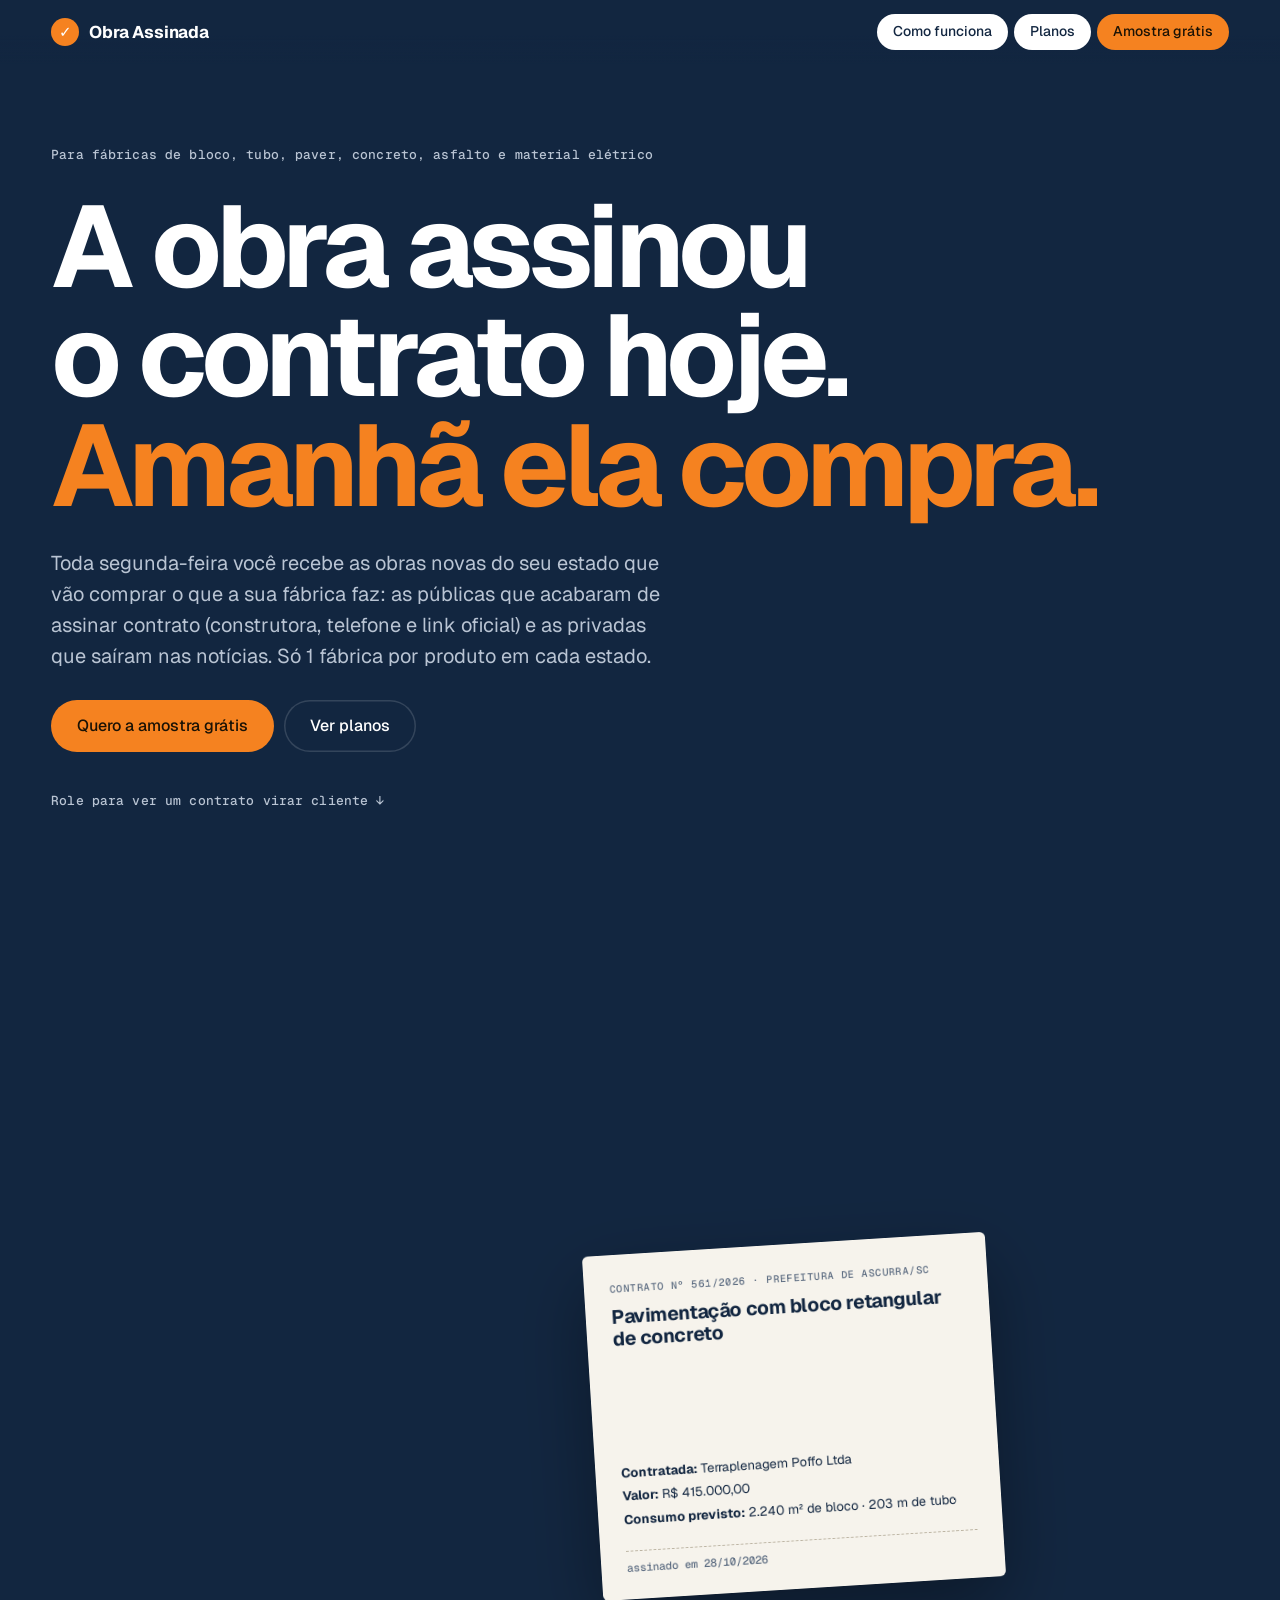
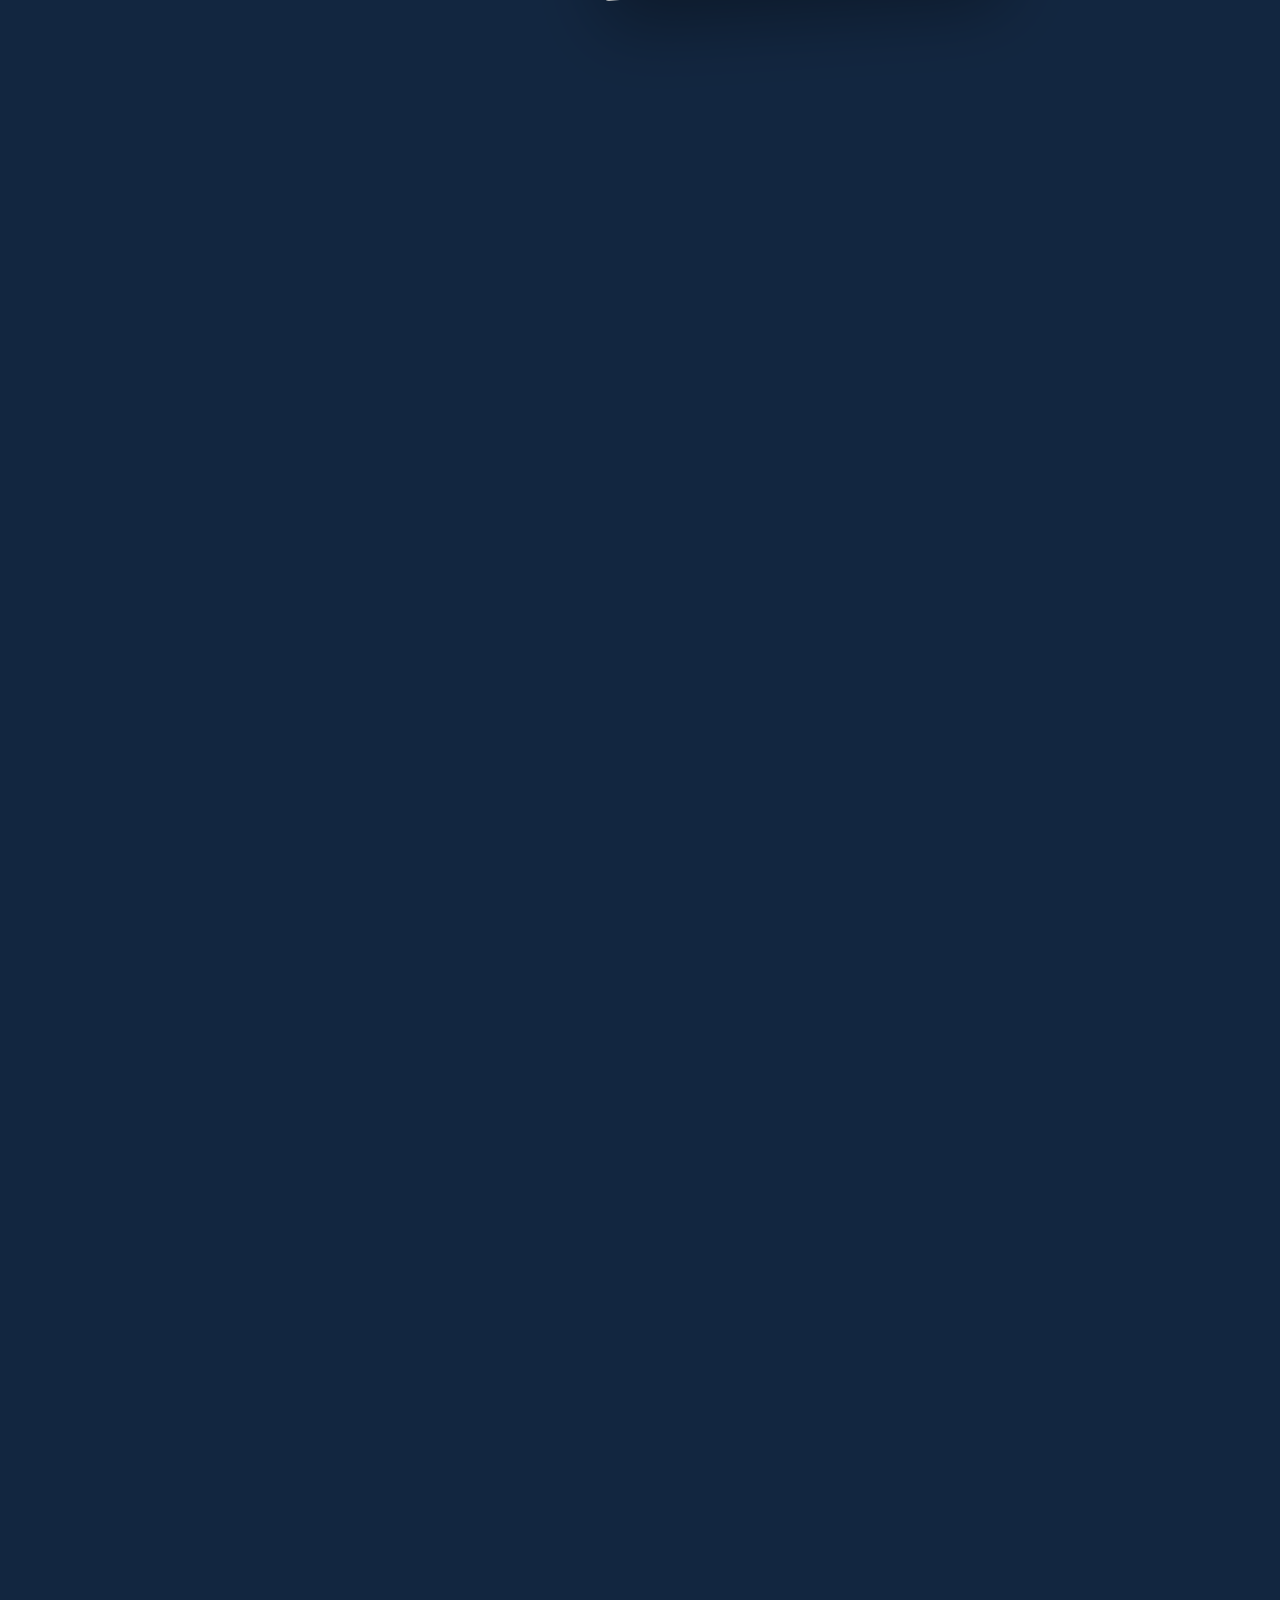
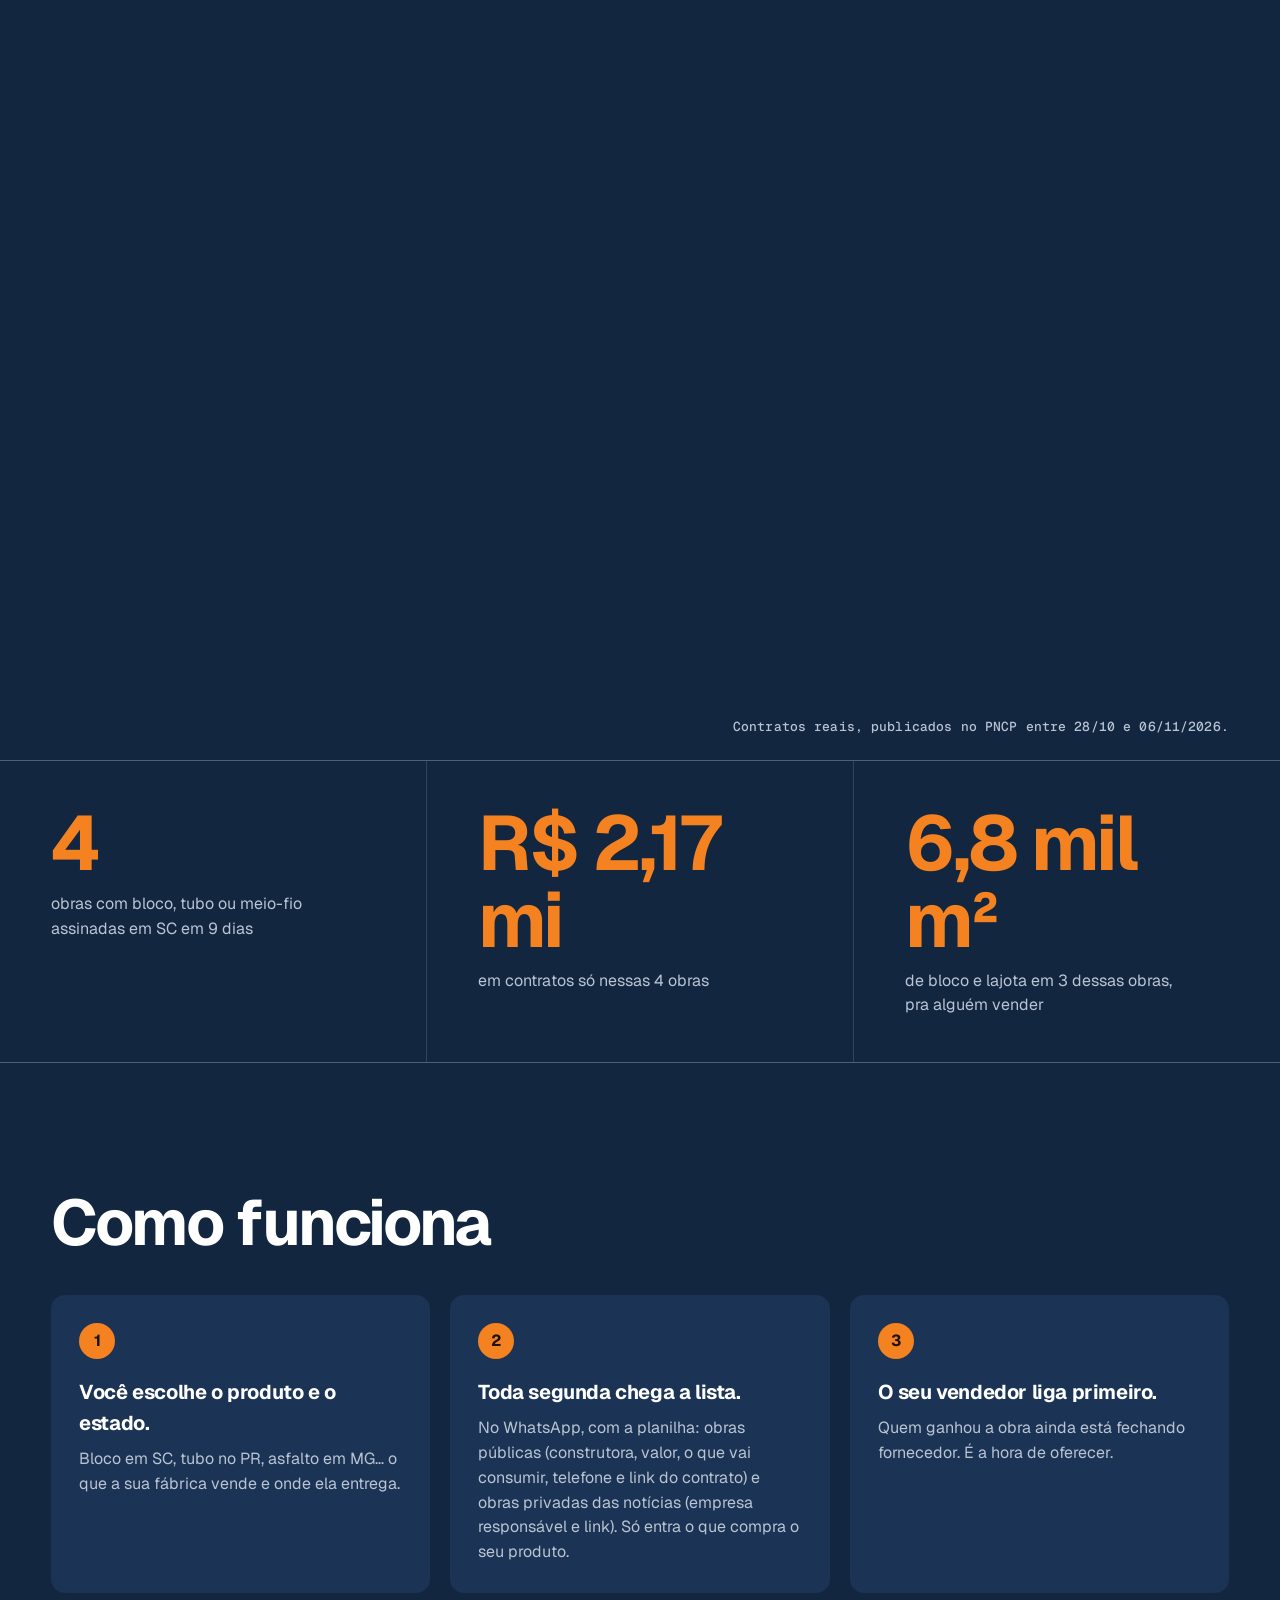
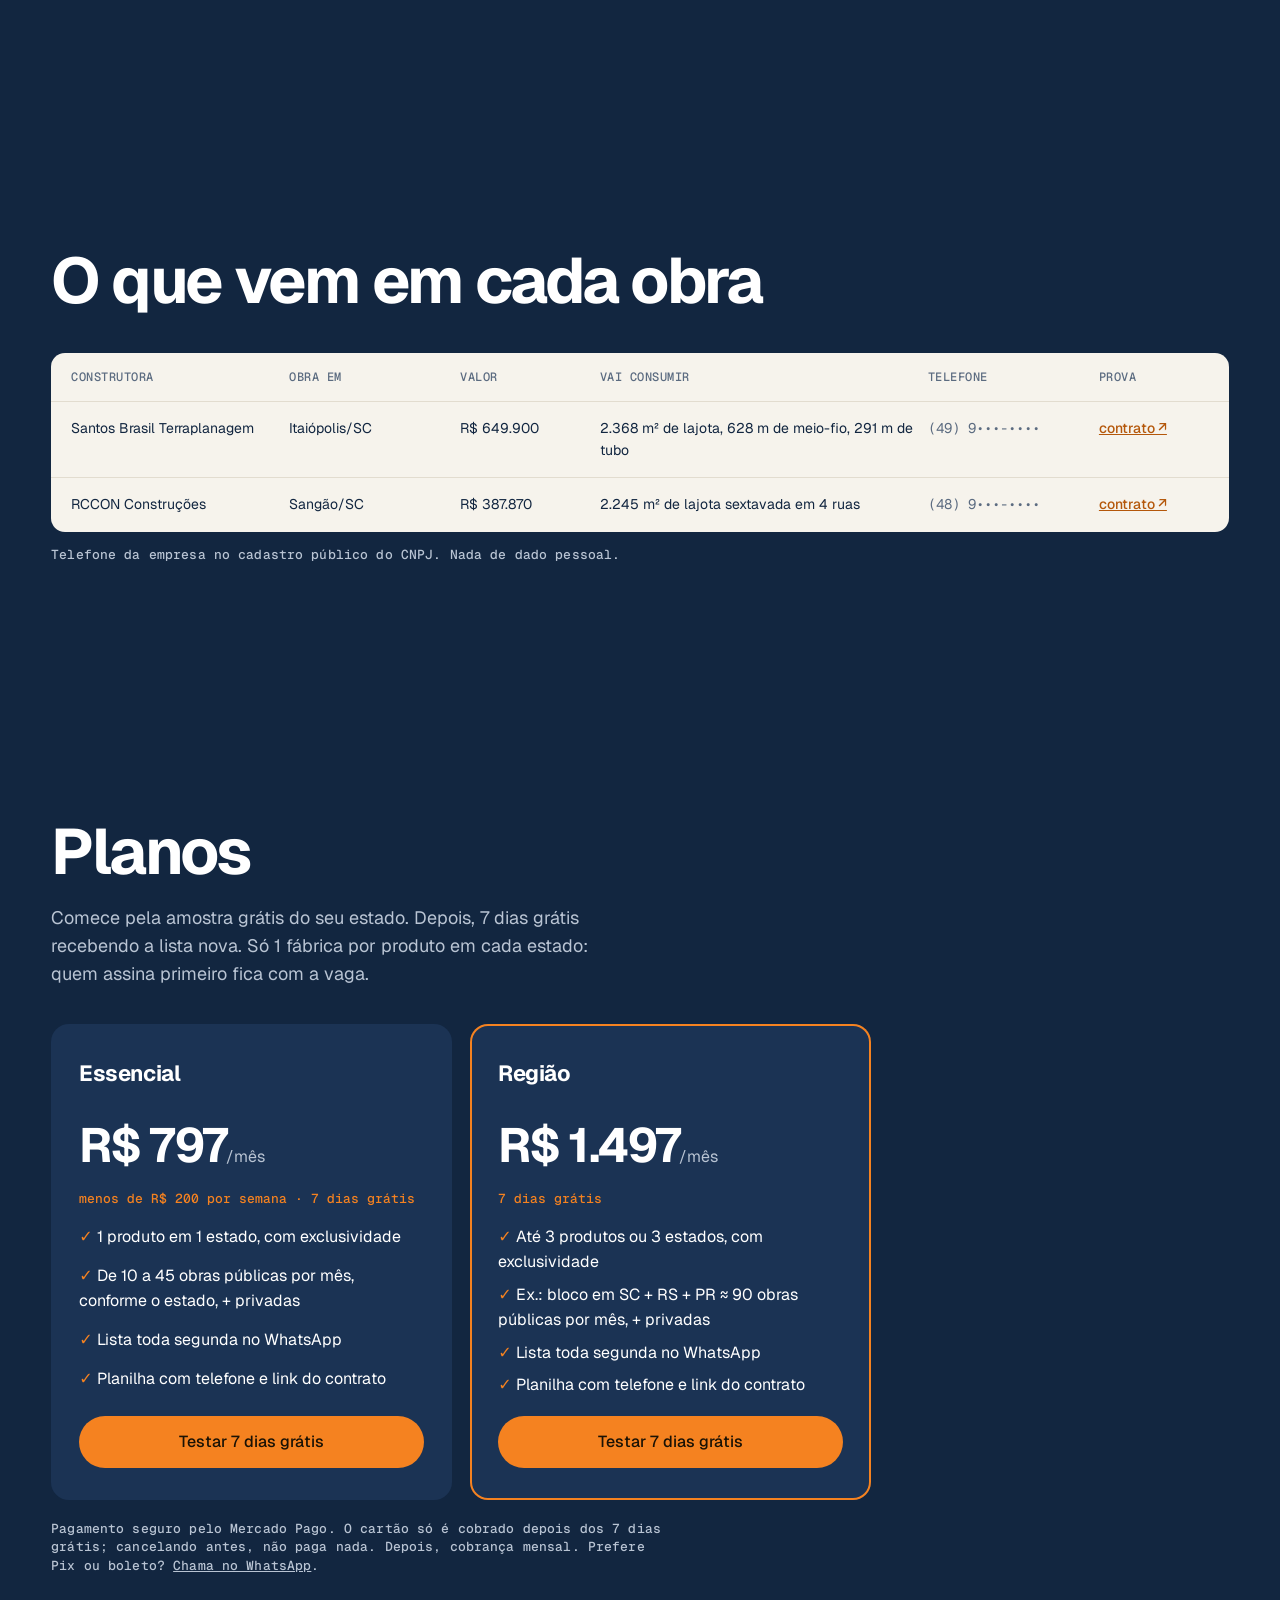
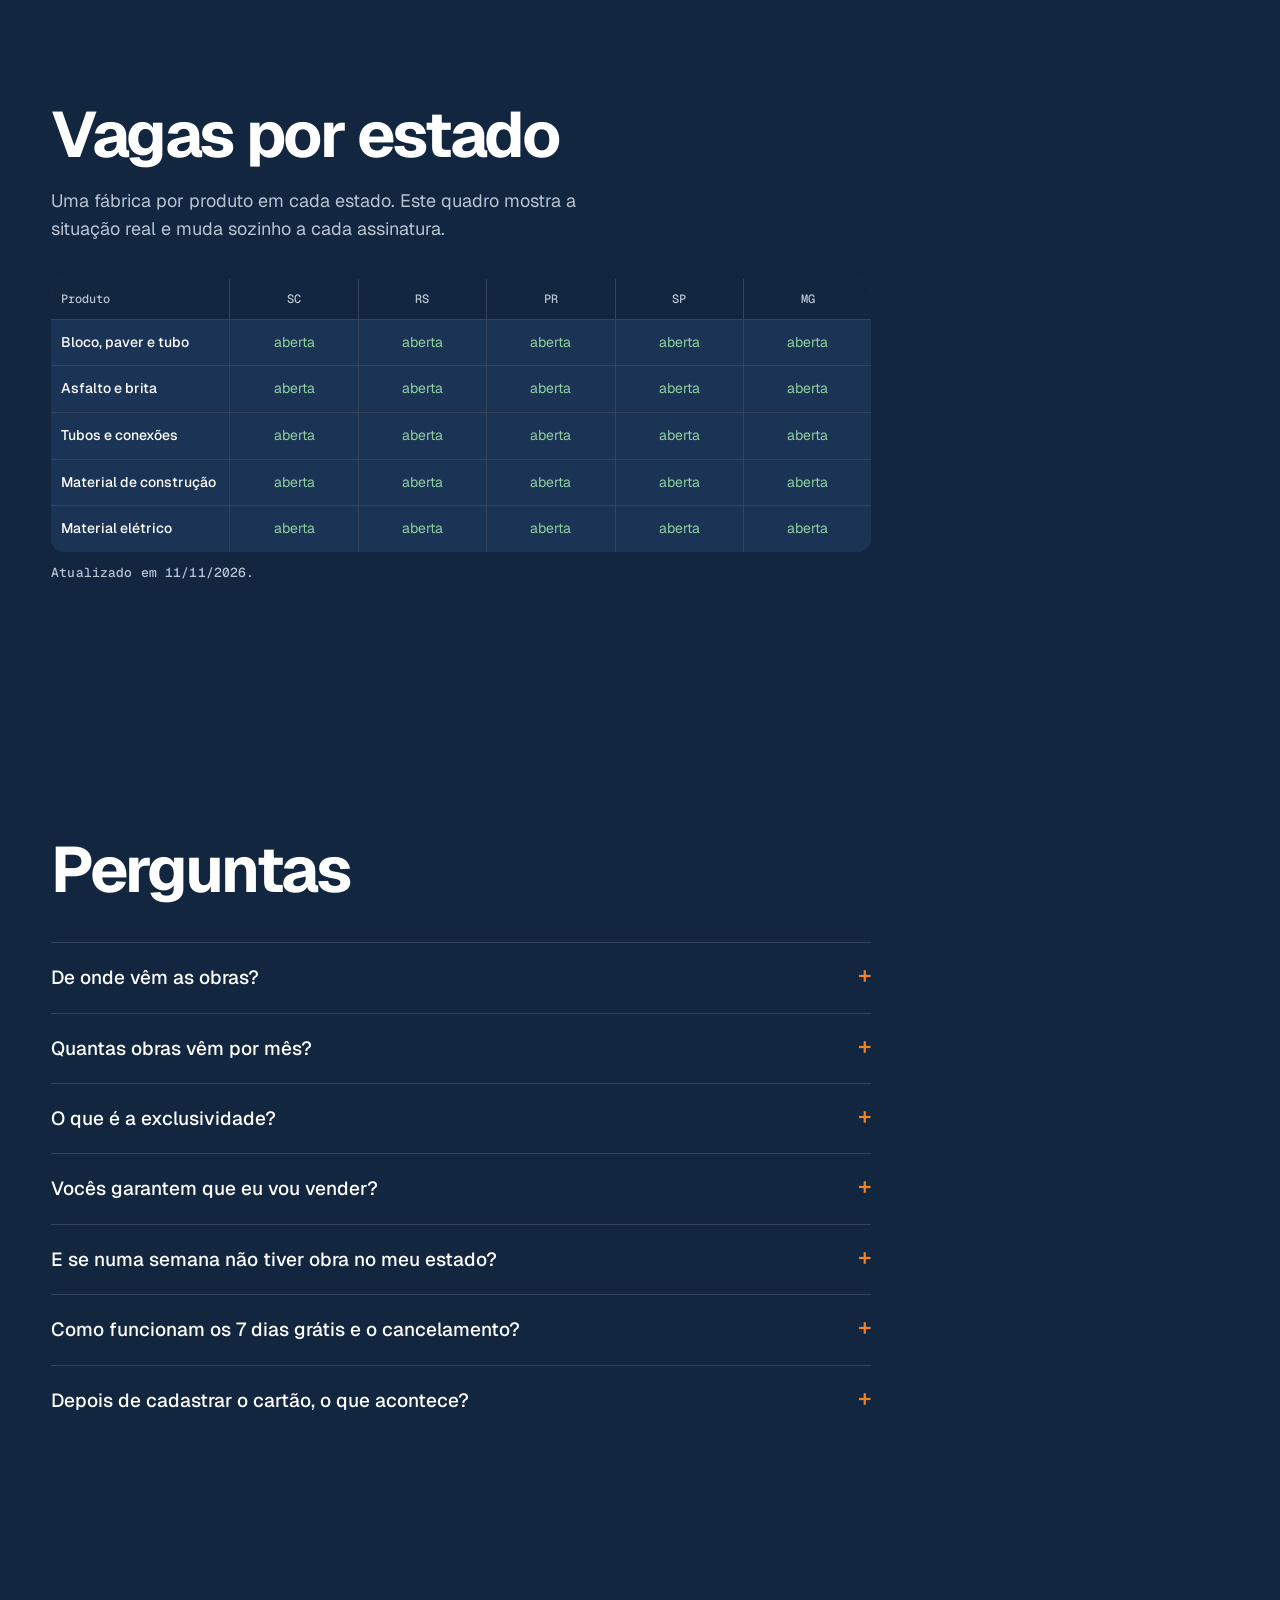
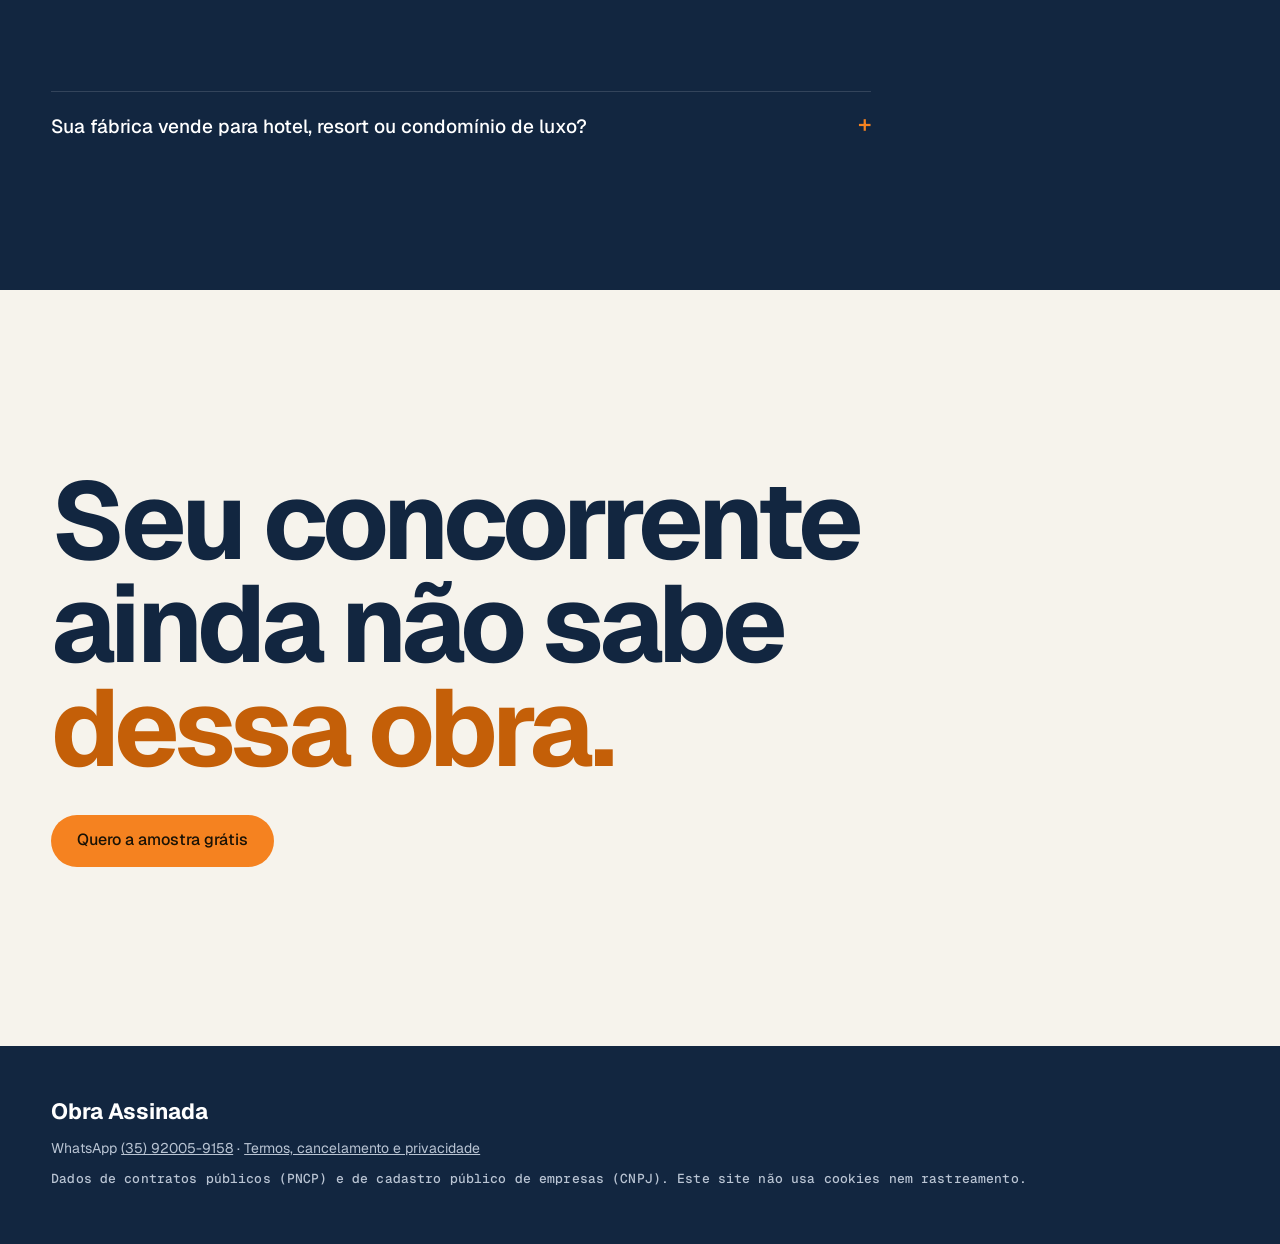
==== commit f1d41ff2: "Per-type sales strategy, real monthly volumes on site, high-end option, daily auditor job Co-Authore" ====
--- a/index.html
+++ b/index.html
@@ -118,6 +118,7 @@
       <p class="preco"><b>R$ 797</b>/mês</p><p class="preco__semana">menos de R$ 200 por semana · 7 dias grátis</p>
       <ul>
         <li>1 produto em 1 estado, com exclusividade</li>
+        <li>De 10 a 45 obras públicas por mês, conforme o estado, + privadas</li>
         <li>Lista toda segunda no WhatsApp</li>
         <li>Planilha com telefone e link do contrato</li>
       </ul>
@@ -128,6 +129,7 @@
       <p class="preco"><b>R$ 1.497</b>/mês</p><p class="preco__semana">7 dias grátis</p>
       <ul>
         <li>Até 3 produtos ou 3 estados, com exclusividade</li>
+        <li>Ex.: bloco em SC + RS + PR ≈ 90 obras públicas por mês, + privadas</li>
         <li>Lista toda segunda no WhatsApp</li>
         <li>Planilha com telefone e link do contrato</li>
       </ul>
@@ -149,12 +151,17 @@
 <section class="faq" aria-labelledby="faq-titulo">
   <h2 class="secao__titulo" id="faq-titulo">Perguntas</h2>
   <details><summary>De onde vêm as obras?</summary><p>As públicas vêm do PNCP, o Portal Nacional de Contratações Públicas, onde prefeituras, estados e órgãos federais publicam por lei os contratos assinados. As privadas vêm de notícias da semana (loteamentos, condomínios, galpões, hotéis…). Toda obra tem o link de onde saiu.</p></details>
-  <details><summary>Quantas obras vêm por semana?</summary><p>Depende do estado e do produto, e muda de semana para semana. Nas últimas semanas, para bloco e paver, SC teve em média 9 obras públicas por semana, RS 7, MG 4, PR 3 e SP 2, mais as privadas das notícias. A amostra grátis mostra o volume real do seu estado antes de você pagar.</p></details>
+  <details><summary>Quantas obras vêm por mês?</summary><p>Depende do estado e do produto, e muda de semana para semana. No último mês, para pavimentação e drenagem (bloco, paver, tubo), foram 43 obras públicas em SC, 30 no RS, 16 no PR, 16 em MG e 10 em SP; para obras de construção e reforma, 73 em SP, 42 no RS, 32 no PR, 29 em MG e 28 em SC. Somam-se as obras privadas das notícias (poucas por mês, mas grandes). A amostra grátis mostra o volume real do seu estado antes de você pagar. Onde o volume é menor, o plano Região junta estados vizinhos.</p></details>
   <details><summary>O que é a exclusividade?</summary><p>Cada produto em cada estado tem uma fábrica só. Se você fica com bloco em SC, nenhuma outra fábrica recebe a lista de bloco de SC enquanto você for assinante (inclusive durante os 7 dias grátis).</p></details>
   <details><summary>Vocês garantem que eu vou vender?</summary><p>Não. A gente garante que a obra existe, foi contratada e que o link prova isso. Fechar a venda é com o seu time.</p></details>
   <details><summary>E se numa semana não tiver obra no meu estado?</summary><p>A gente avisa do mesmo jeito. Por isso a amostra grátis vem antes: você vê o volume real do seu estado antes de pagar qualquer coisa.</p></details>
   <details><summary>Como funcionam os 7 dias grátis e o cancelamento?</summary><p>Você cadastra o cartão no Mercado Pago e recebe a lista nova da semana. A primeira cobrança só acontece no 8º dia; cancelando antes, não paga nada. Depois, cancela quando quiser: manda "cancelar" no WhatsApp ou cancela no Mercado Pago. Nos 7 dias depois da primeira cobrança você ainda pode pedir o dinheiro de volta (Código de Defesa do Consumidor).</p></details>
   <details><summary>Depois de cadastrar o cartão, o que acontece?</summary><p>Você cai numa página que abre o nosso WhatsApp. Diz o produto e o estado: a vaga fica reservada pra você e a lista chega na segunda.</p></details>
+</section>
+
+<!-- 7b · Alto padrão -->
+<section class="faq" aria-label="Alto padrão">
+  <details><summary>Sua fábrica vende para hotel, resort ou condomínio de luxo?</summary><p>Banheira de hidromassagem, piscina, spa, elevador, louças de alto padrão: quem compra isso é obra privada, não pública. Para esses casos a gente monta uma lista mensal de hotéis, resorts e condomínios de alto padrão em obra, com a empresa responsável e o link da notícia, e avisa quando surge um novo. <a data-wa="Oi! Minha fábrica vende para obras de alto padrão. Quero saber da lista." href="#">Fale com a gente</a>.</p></details>
 </section>
 
 <!-- 8 · Fim -->
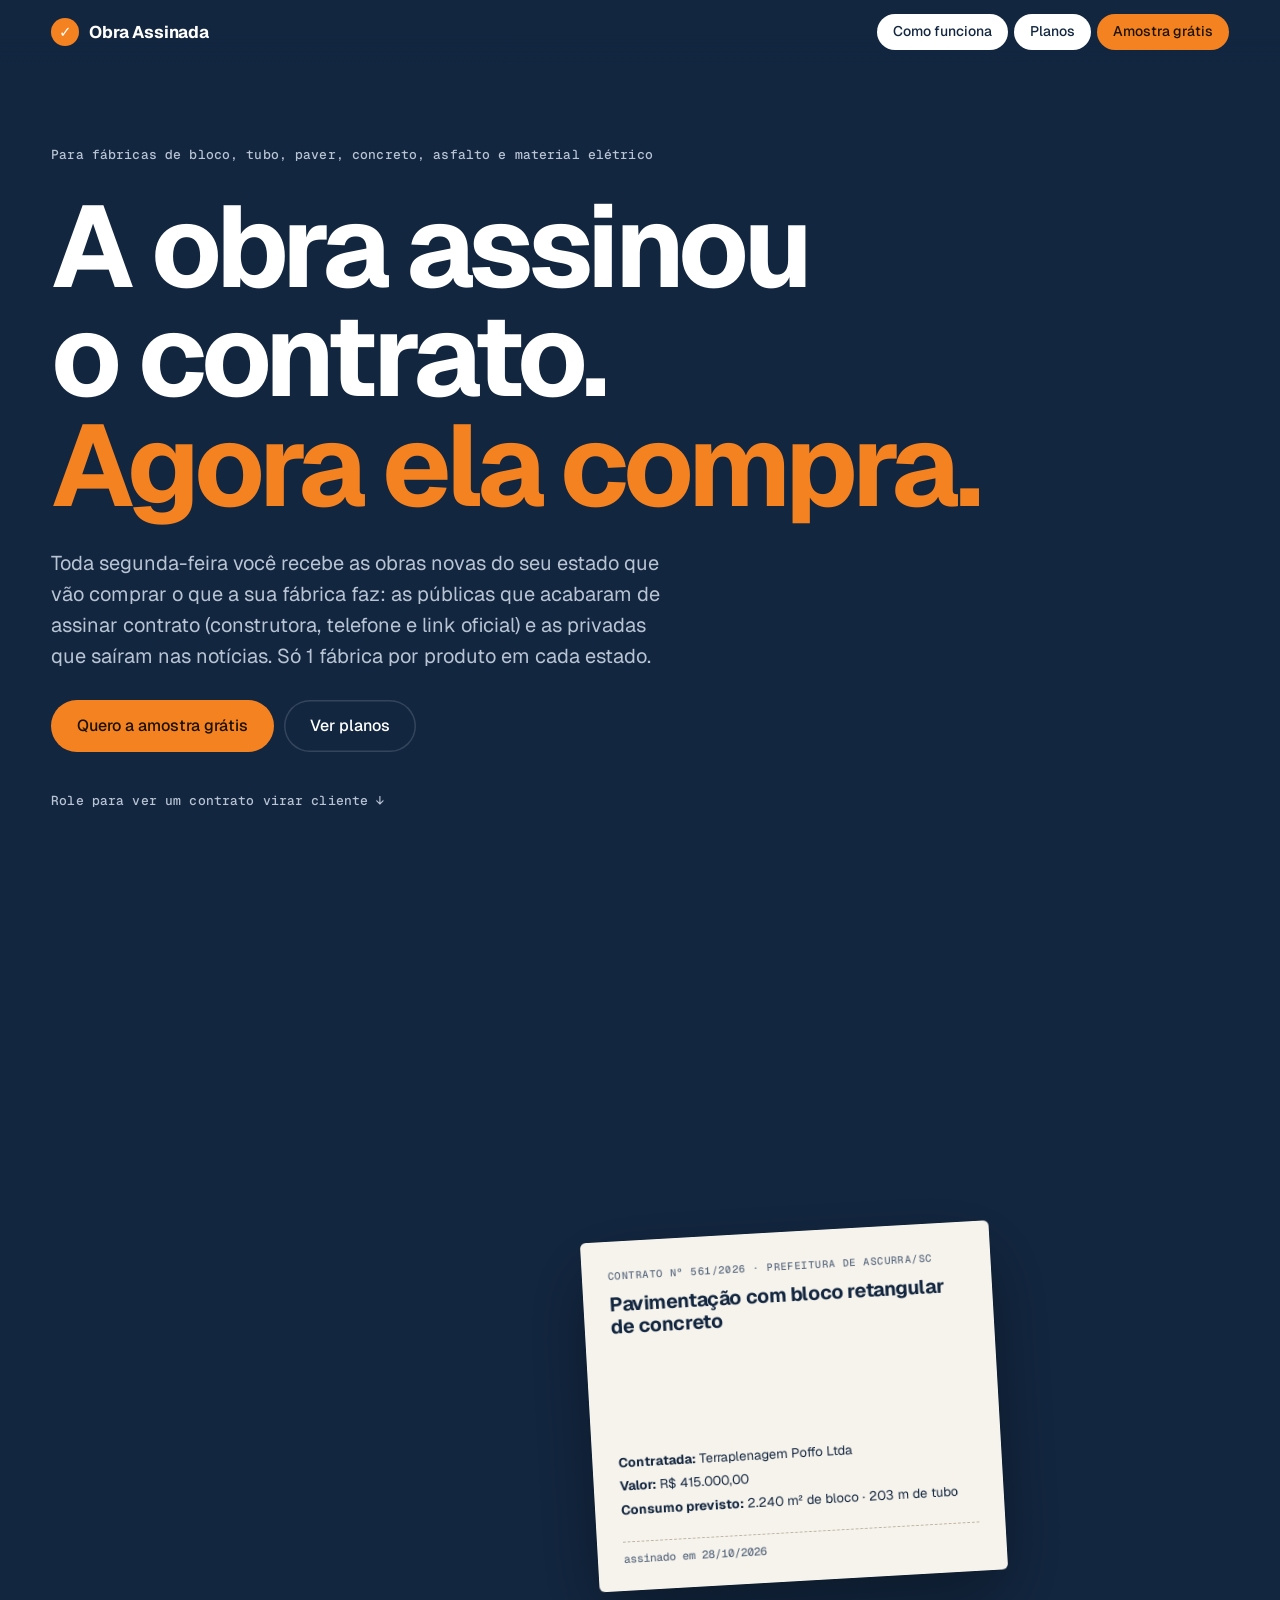
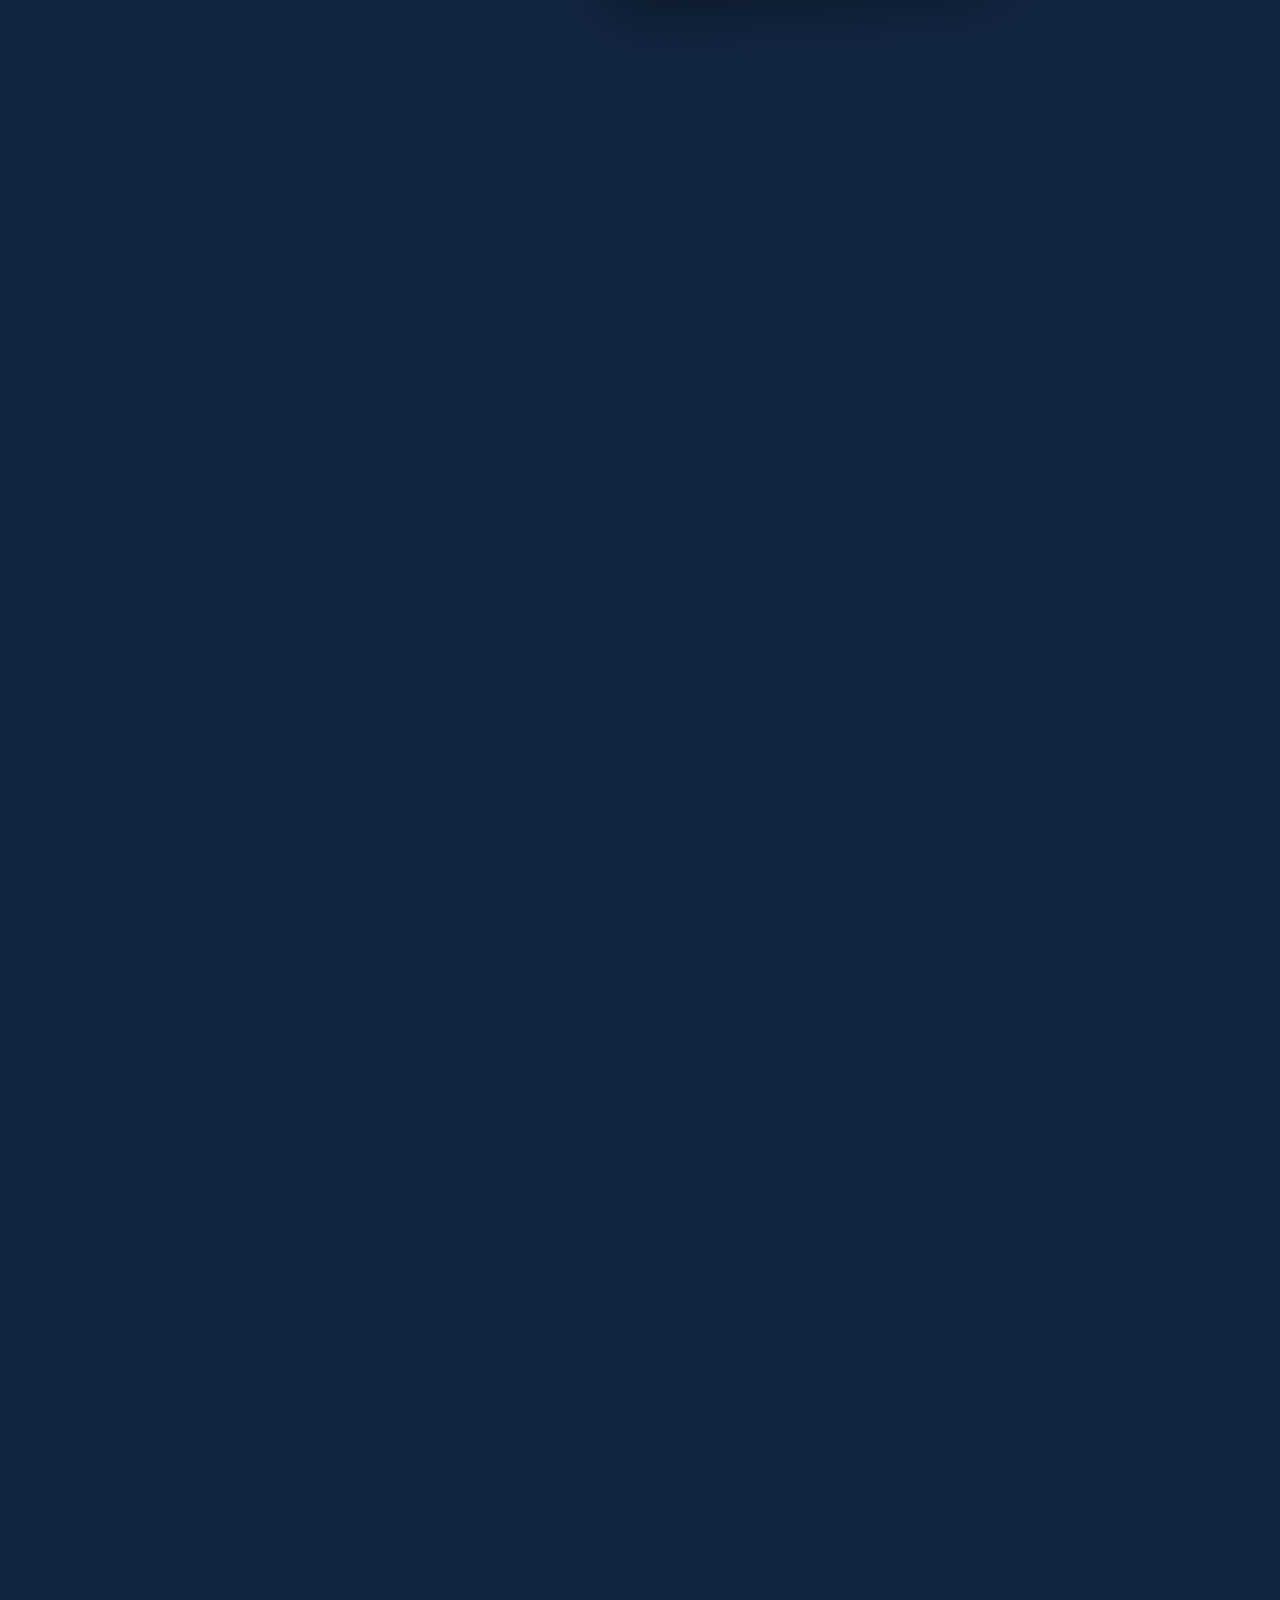
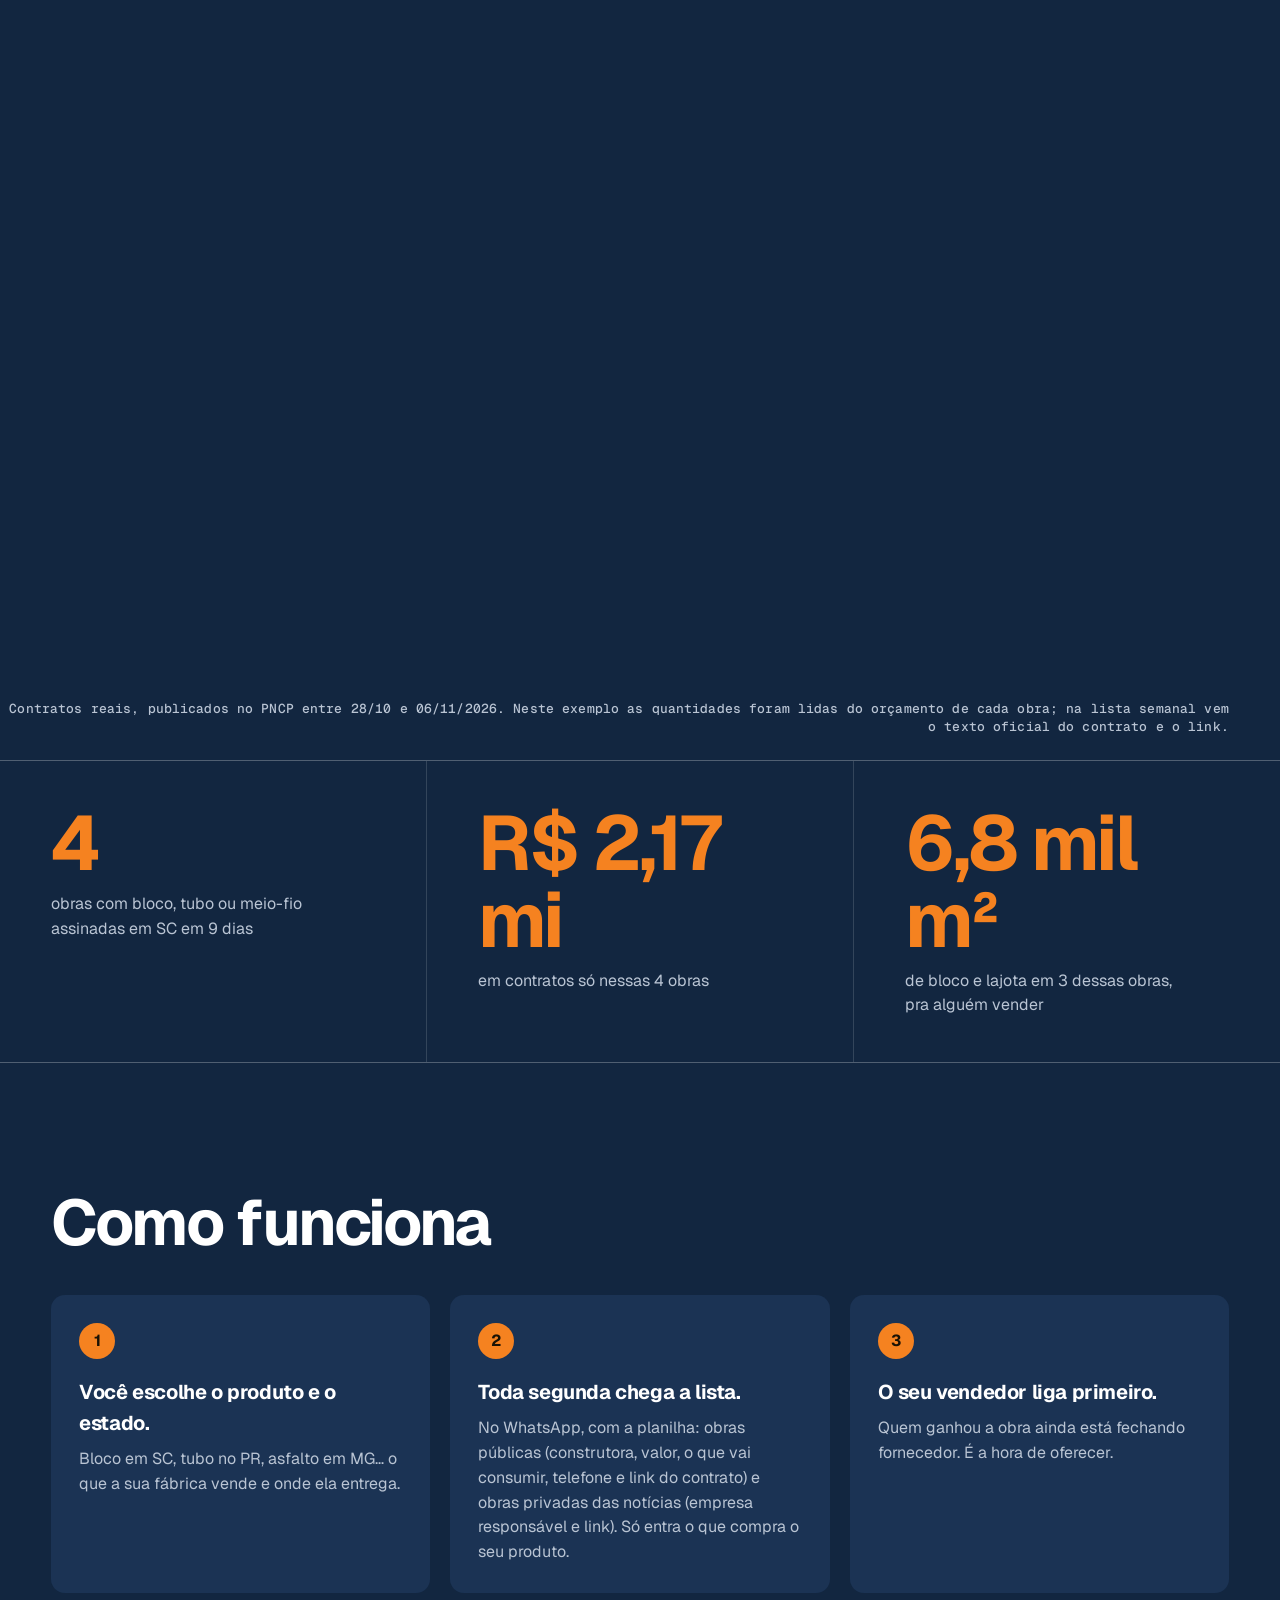
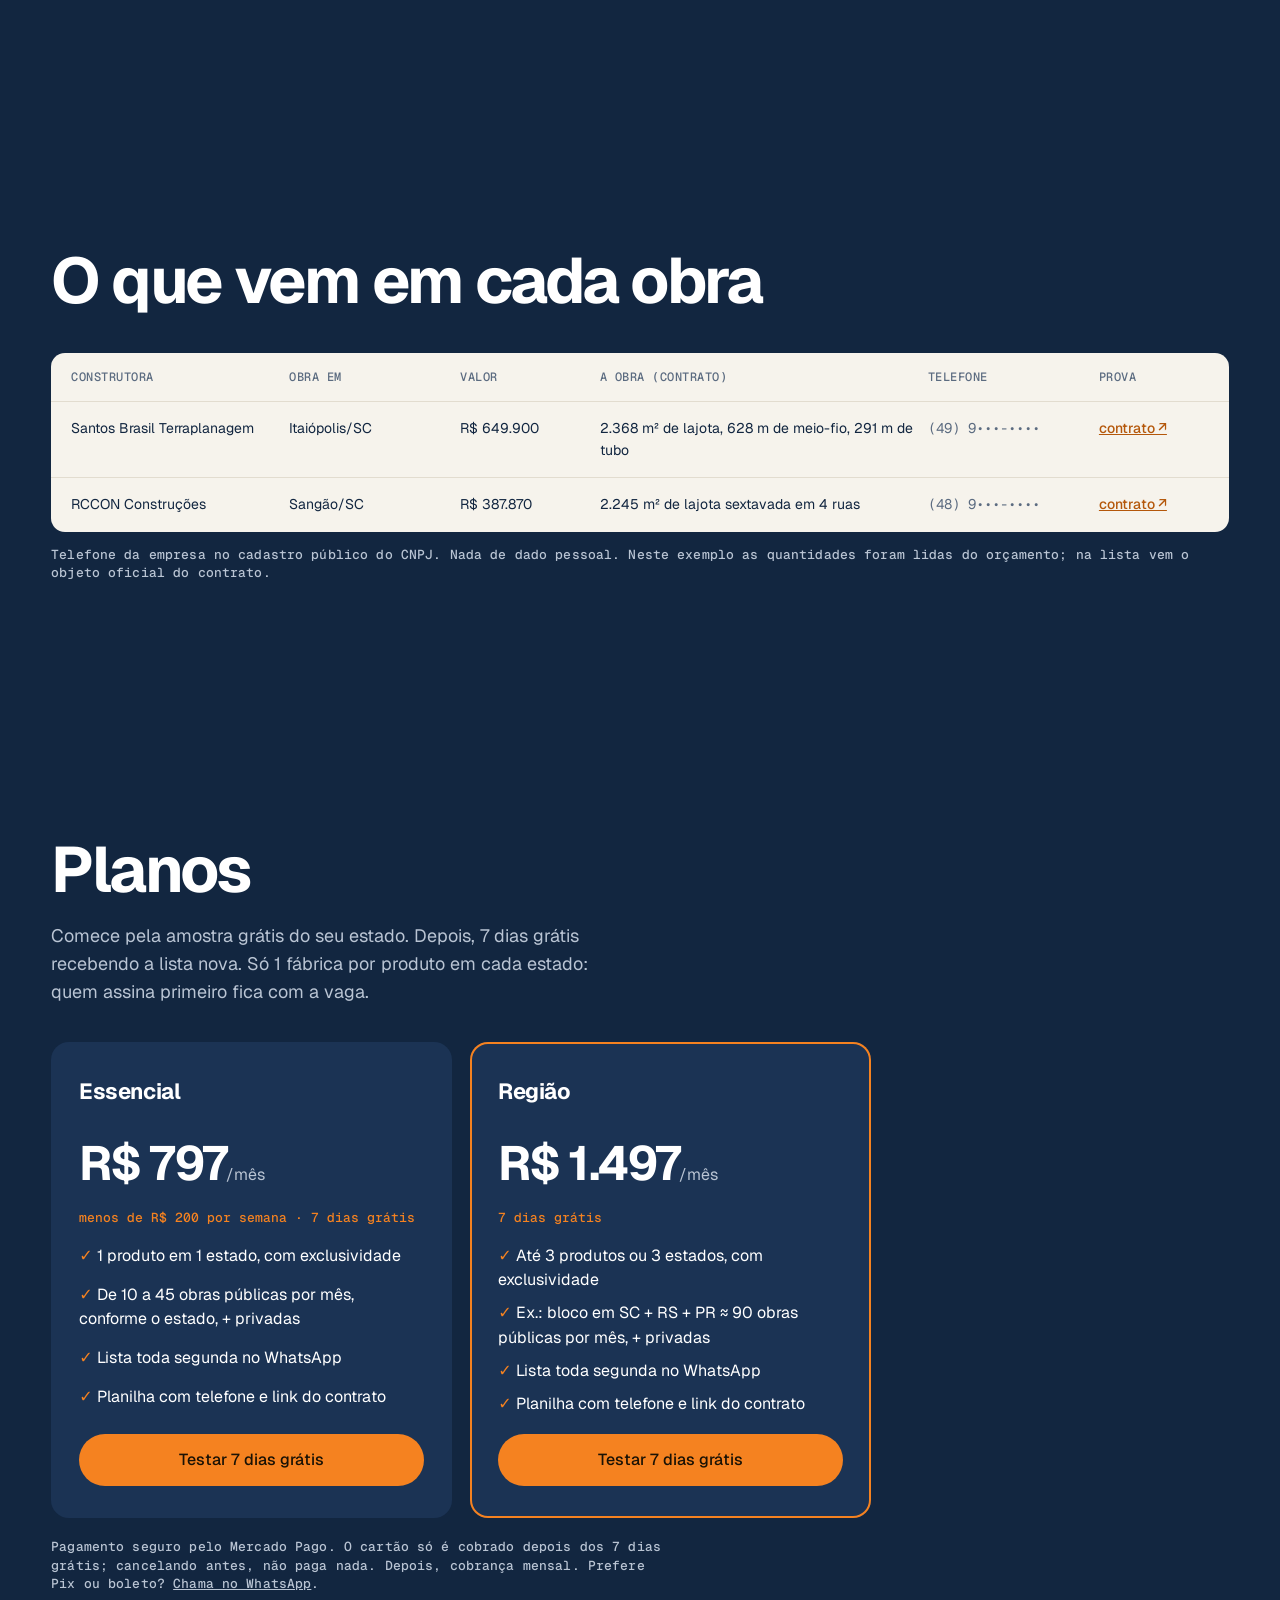
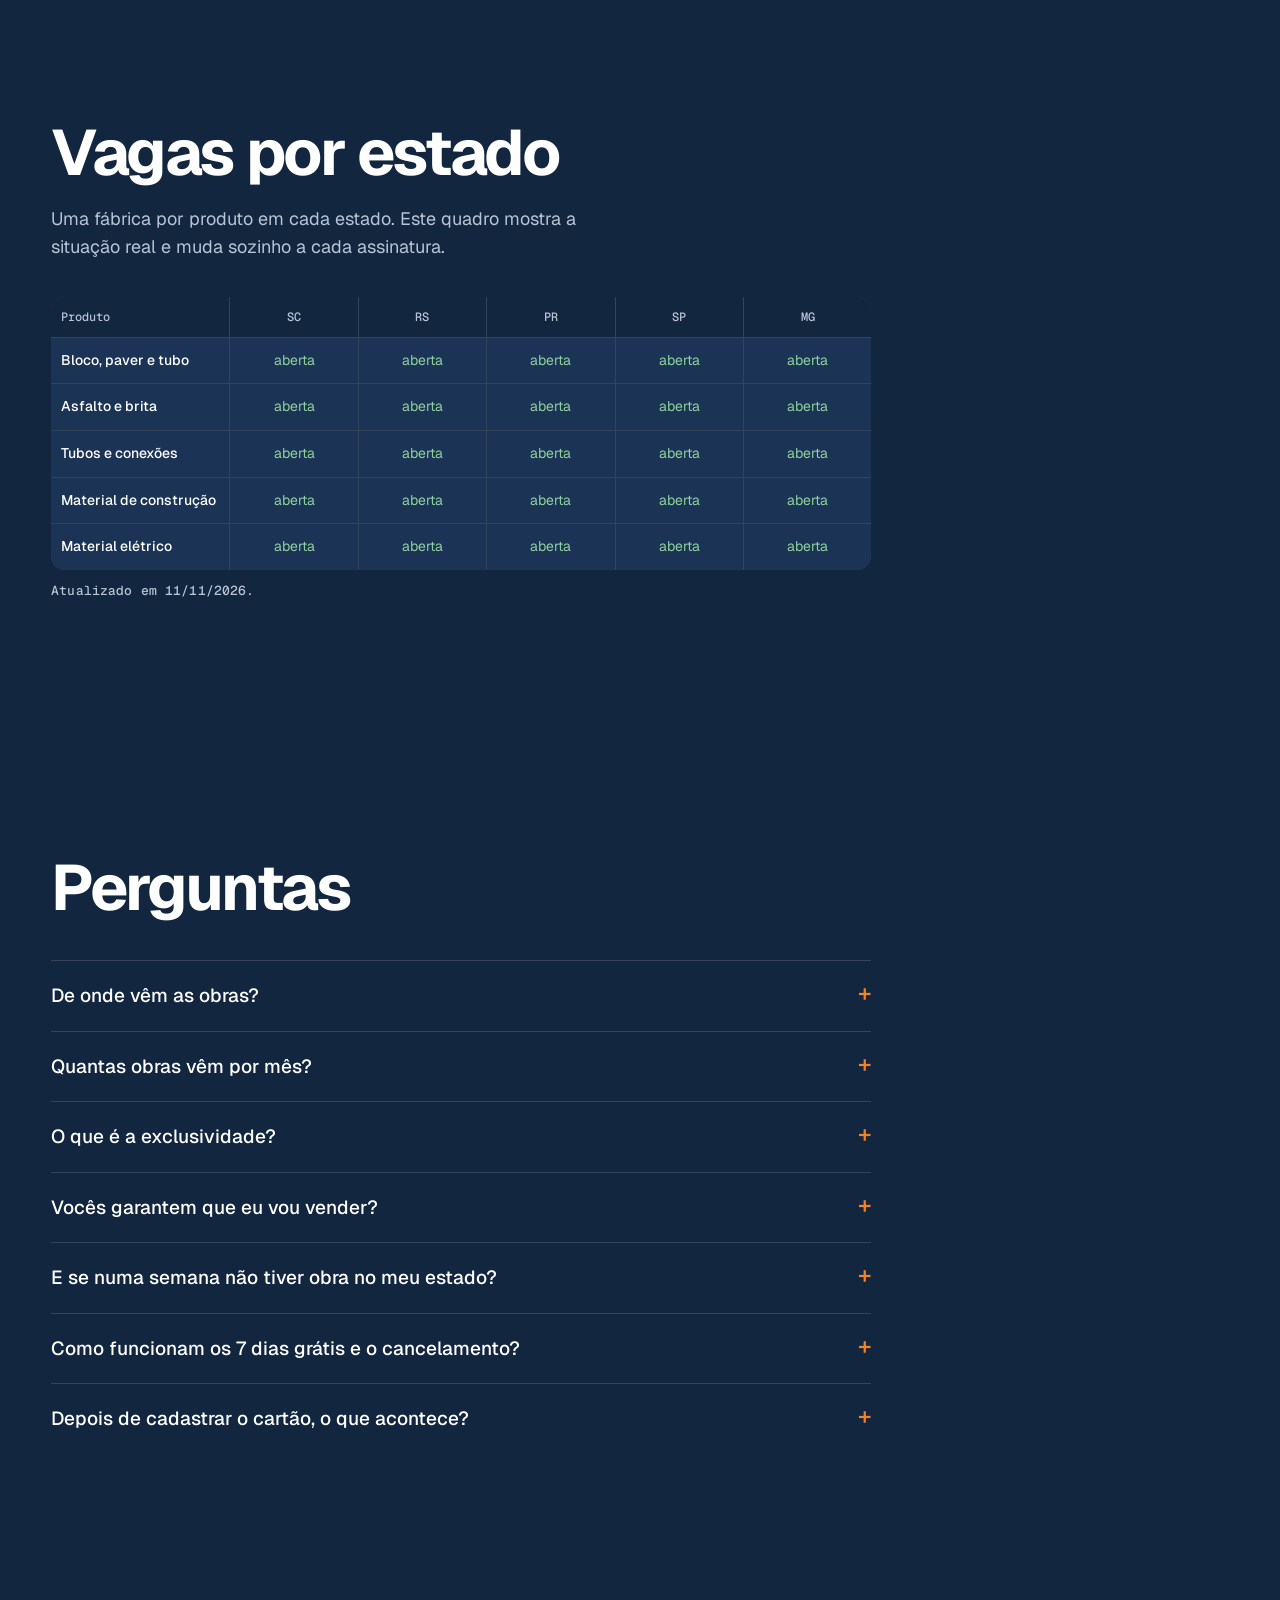
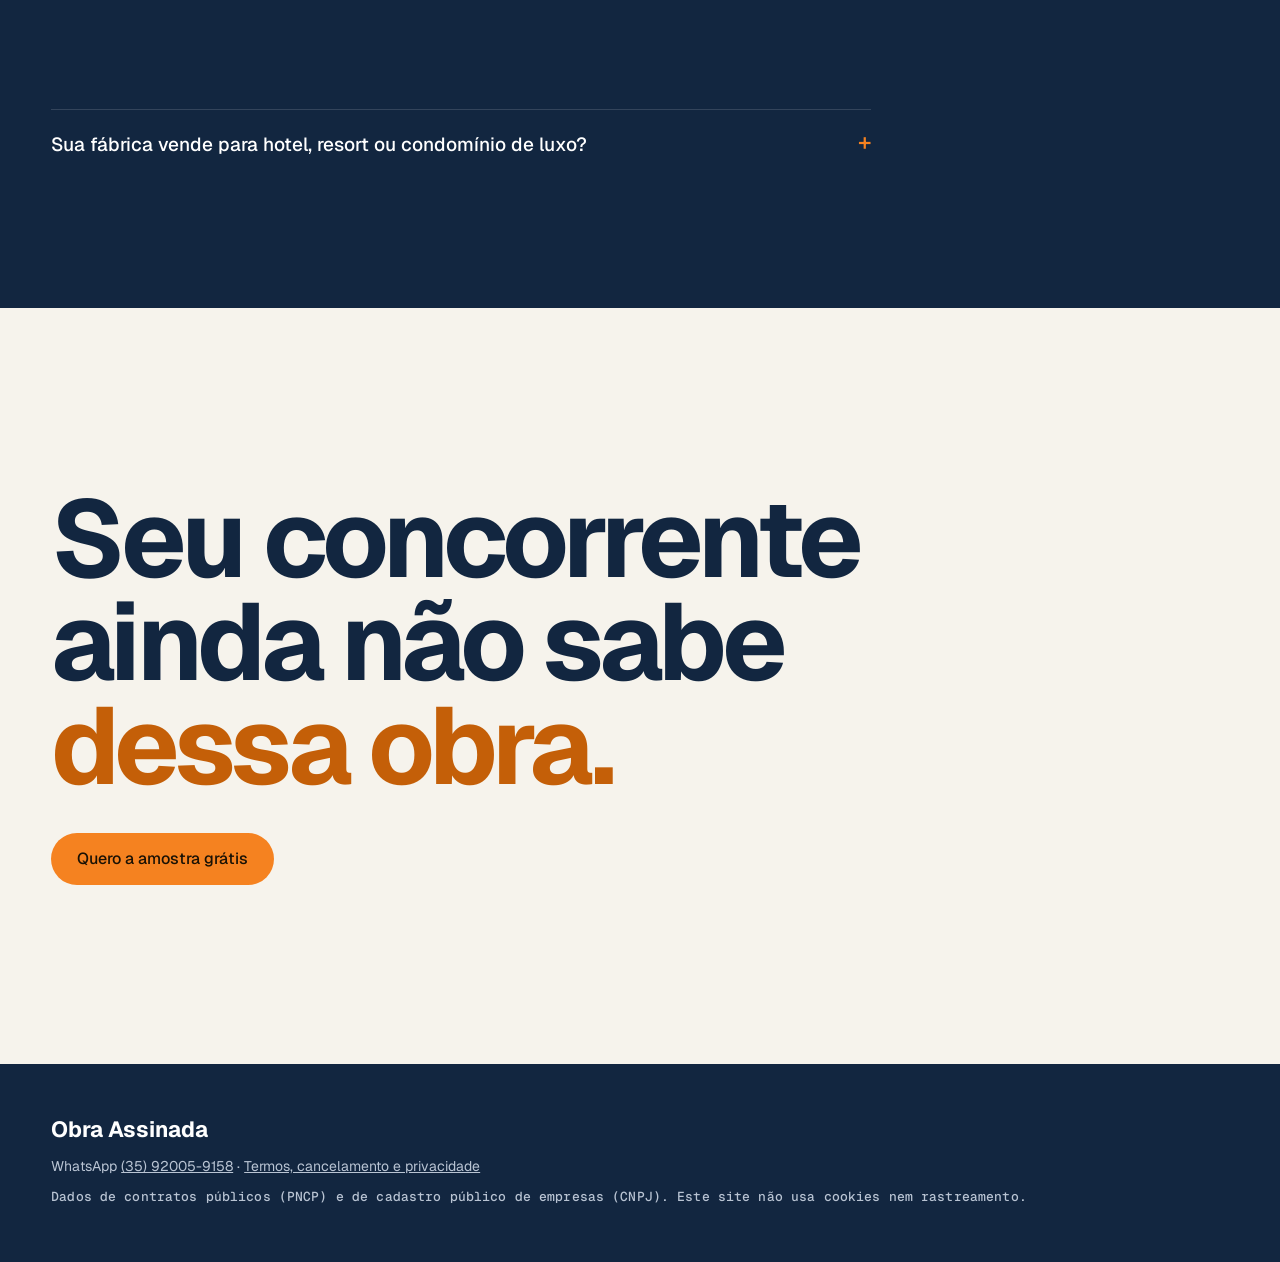
==== commit ab40d3bc: "Fix review findings: real send confirmation, outage-safe outreach, locked state, phone normalization" ====
--- a/index.html
+++ b/index.html
@@ -34,8 +34,8 @@
   <p class="rotulo hero__sobre">Para fábricas de bloco, tubo, paver, concreto, asfalto e material elétrico</p>
   <h1 class="hero__titulo" id="hero-titulo">
     <span class="linha">A obra assinou</span>
-    <span class="linha">o contrato hoje.</span>
-    <span class="linha linha--acento">Amanhã ela compra.</span>
+    <span class="linha">o contrato.</span>
+    <span class="linha linha--acento">Agora ela compra.</span>
   </h1>
   <p class="hero__sub">Toda segunda-feira você recebe as obras novas do seu estado que vão comprar o que a sua fábrica faz: as públicas que acabaram de assinar contrato (construtora, telefone e link oficial) e as privadas que saíram nas notícias. Só 1 fábrica por produto em cada estado.</p>
   <div class="hero__acoes">
@@ -77,7 +77,7 @@
       </div>
     </div>
   </div>
-  <p class="cena__nota rotulo">Contratos reais, publicados no PNCP entre 28/10 e 06/11/2026.</p>
+  <p class="cena__nota rotulo">Contratos reais, publicados no PNCP entre 28/10 e 06/11/2026. Neste exemplo as quantidades foram lidas do orçamento de cada obra; na lista semanal vem o texto oficial do contrato e o link.</p>
 </section>
 
 <!-- 3 · Números reais -->
@@ -101,11 +101,11 @@
 <section class="vem" aria-labelledby="vem-titulo">
   <h2 class="secao__titulo" id="vem-titulo">O que vem em cada obra</h2>
   <div class="tabela" role="table" aria-label="Exemplo de linha da lista">
-    <div class="tabela__linha tabela__cab" role="row"><span role="columnheader">Construtora</span><span role="columnheader">Obra em</span><span role="columnheader">Valor</span><span role="columnheader">Vai consumir</span><span role="columnheader">Telefone</span><span role="columnheader">Prova</span></div>
+    <div class="tabela__linha tabela__cab" role="row"><span role="columnheader">Construtora</span><span role="columnheader">Obra em</span><span role="columnheader">Valor</span><span role="columnheader">A obra (contrato)</span><span role="columnheader">Telefone</span><span role="columnheader">Prova</span></div>
     <div class="tabela__linha" role="row"><span role="cell">Santos Brasil Terraplanagem</span><span role="cell">Itaiópolis/SC</span><span role="cell">R$ 649.900</span><span role="cell">2.368 m² de lajota, 628 m de meio-fio, 291 m de tubo</span><span role="cell" class="borrado">(49) 9•••-••••</span><span role="cell"><a href="https://pncp.gov.br/app/contratos/83102517000119/2026/2439" target="_blank" rel="noopener">contrato ↗</a></span></div>
     <div class="tabela__linha" role="row"><span role="cell">RCCON Construções</span><span role="cell">Sangão/SC</span><span role="cell">R$ 387.870</span><span role="cell">2.245 m² de lajota sextavada em 4 ruas</span><span role="cell" class="borrado">(48) 9•••-••••</span><span role="cell"><a href="https://pncp.gov.br/app/contratos/95780458000117/2026/1728" target="_blank" rel="noopener">contrato ↗</a></span></div>
   </div>
-  <p class="rotulo vem__nota">Telefone da empresa no cadastro público do CNPJ. Nada de dado pessoal.</p>
+  <p class="rotulo vem__nota">Telefone da empresa no cadastro público do CNPJ. Nada de dado pessoal. Neste exemplo as quantidades foram lidas do orçamento; na lista vem o objeto oficial do contrato.</p>
 </section>
 
 <!-- 6 · Planos -->
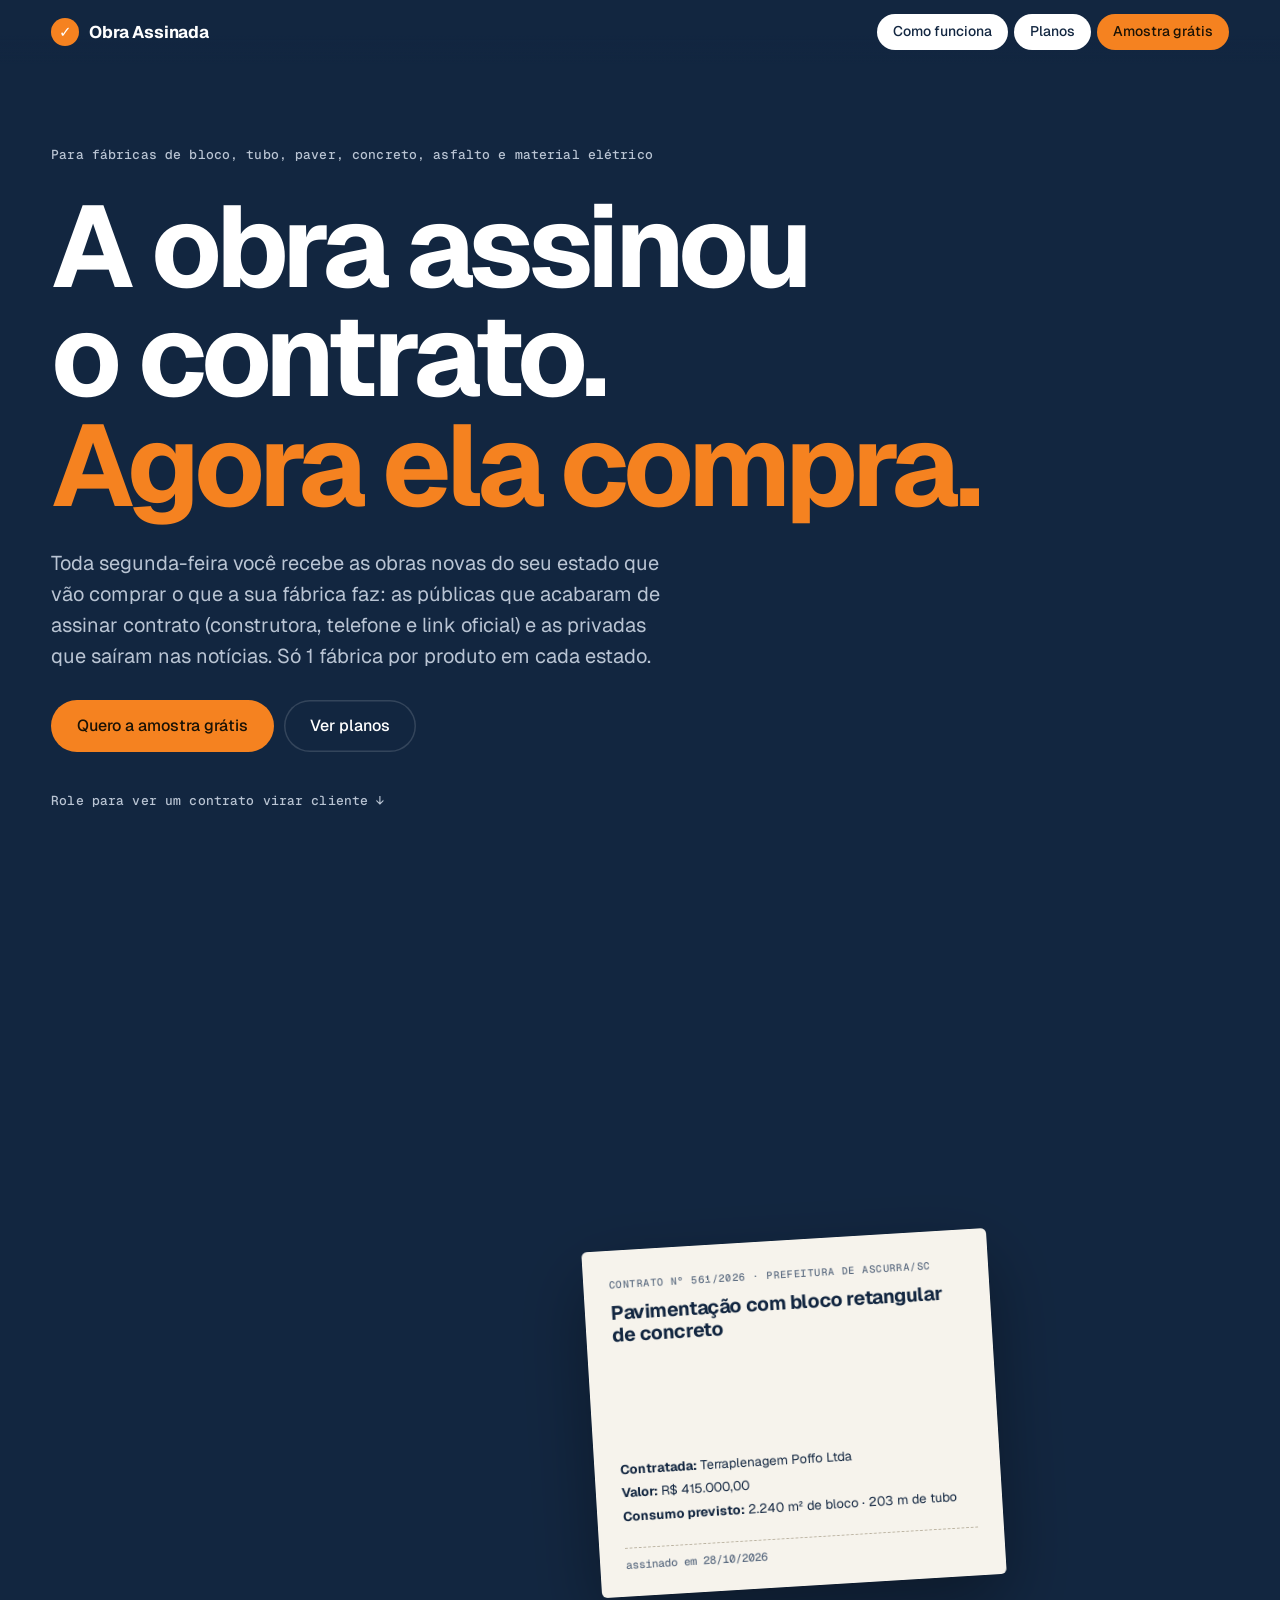
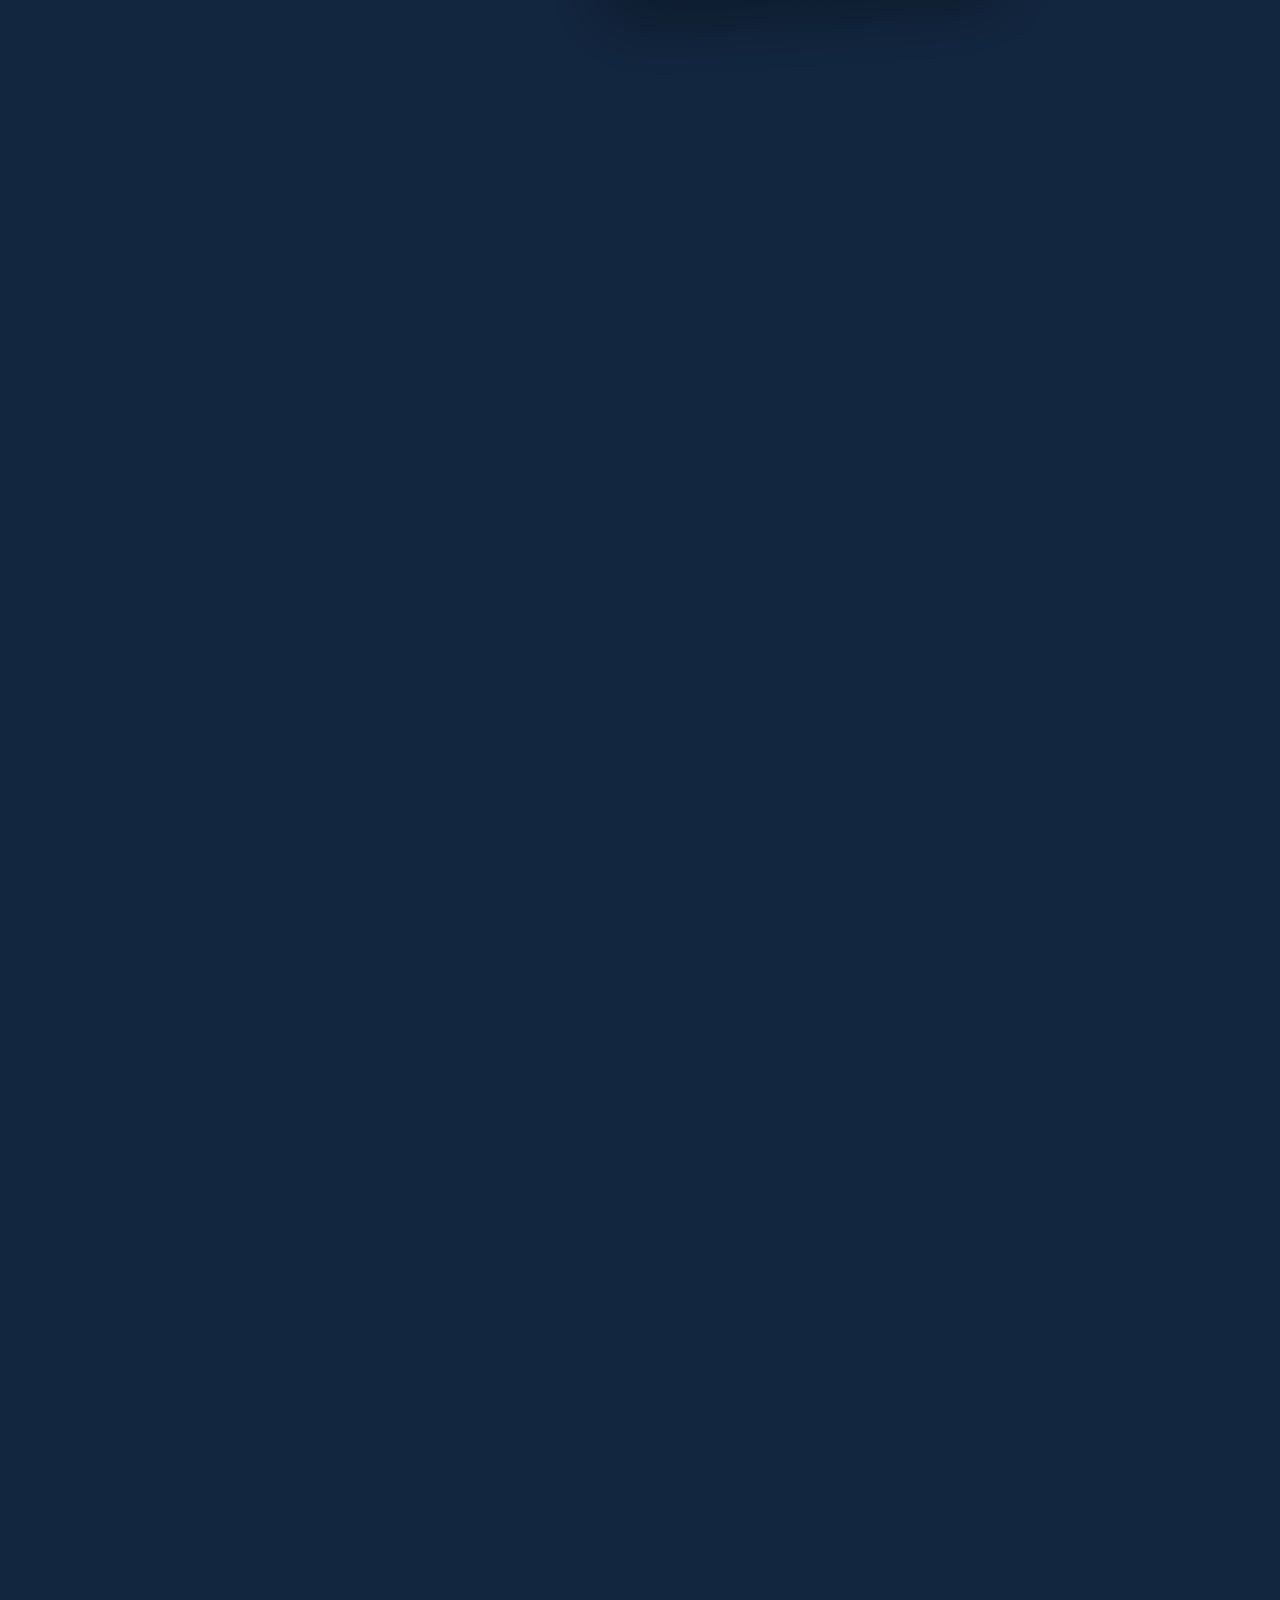
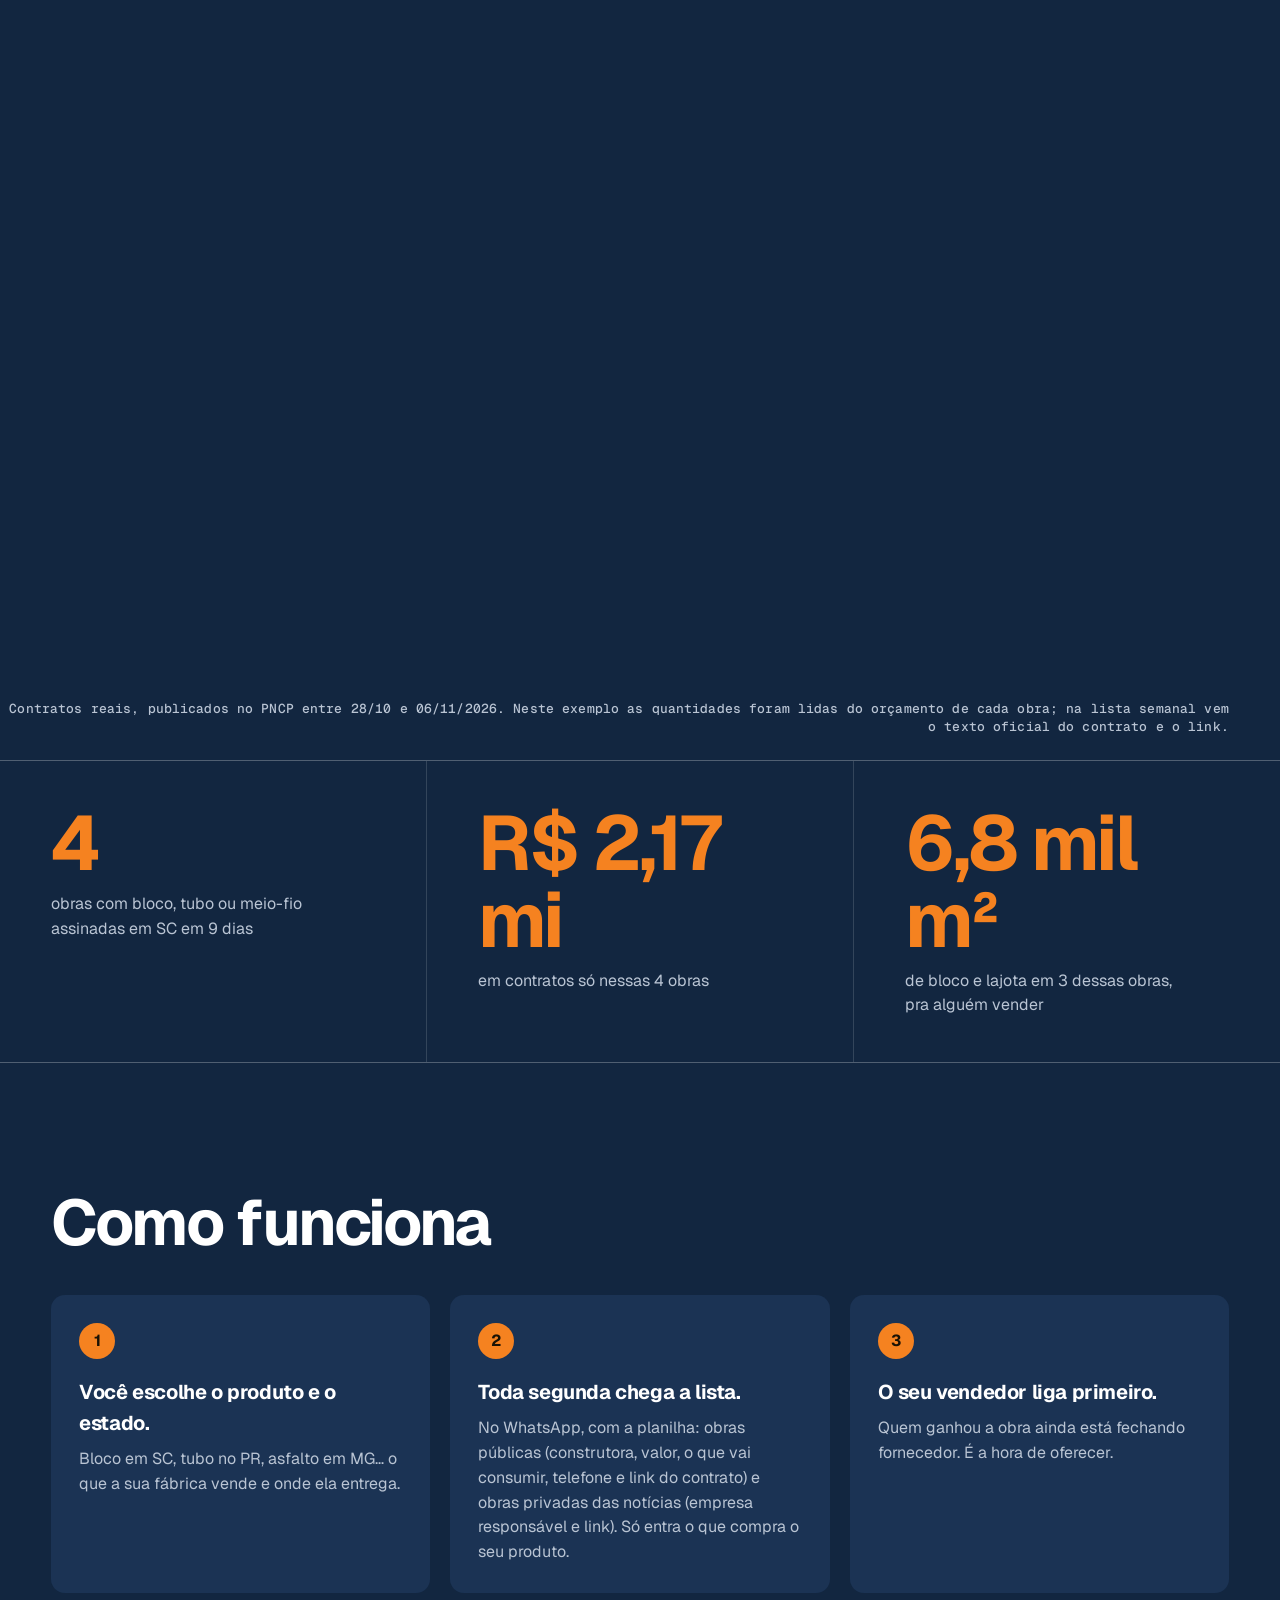
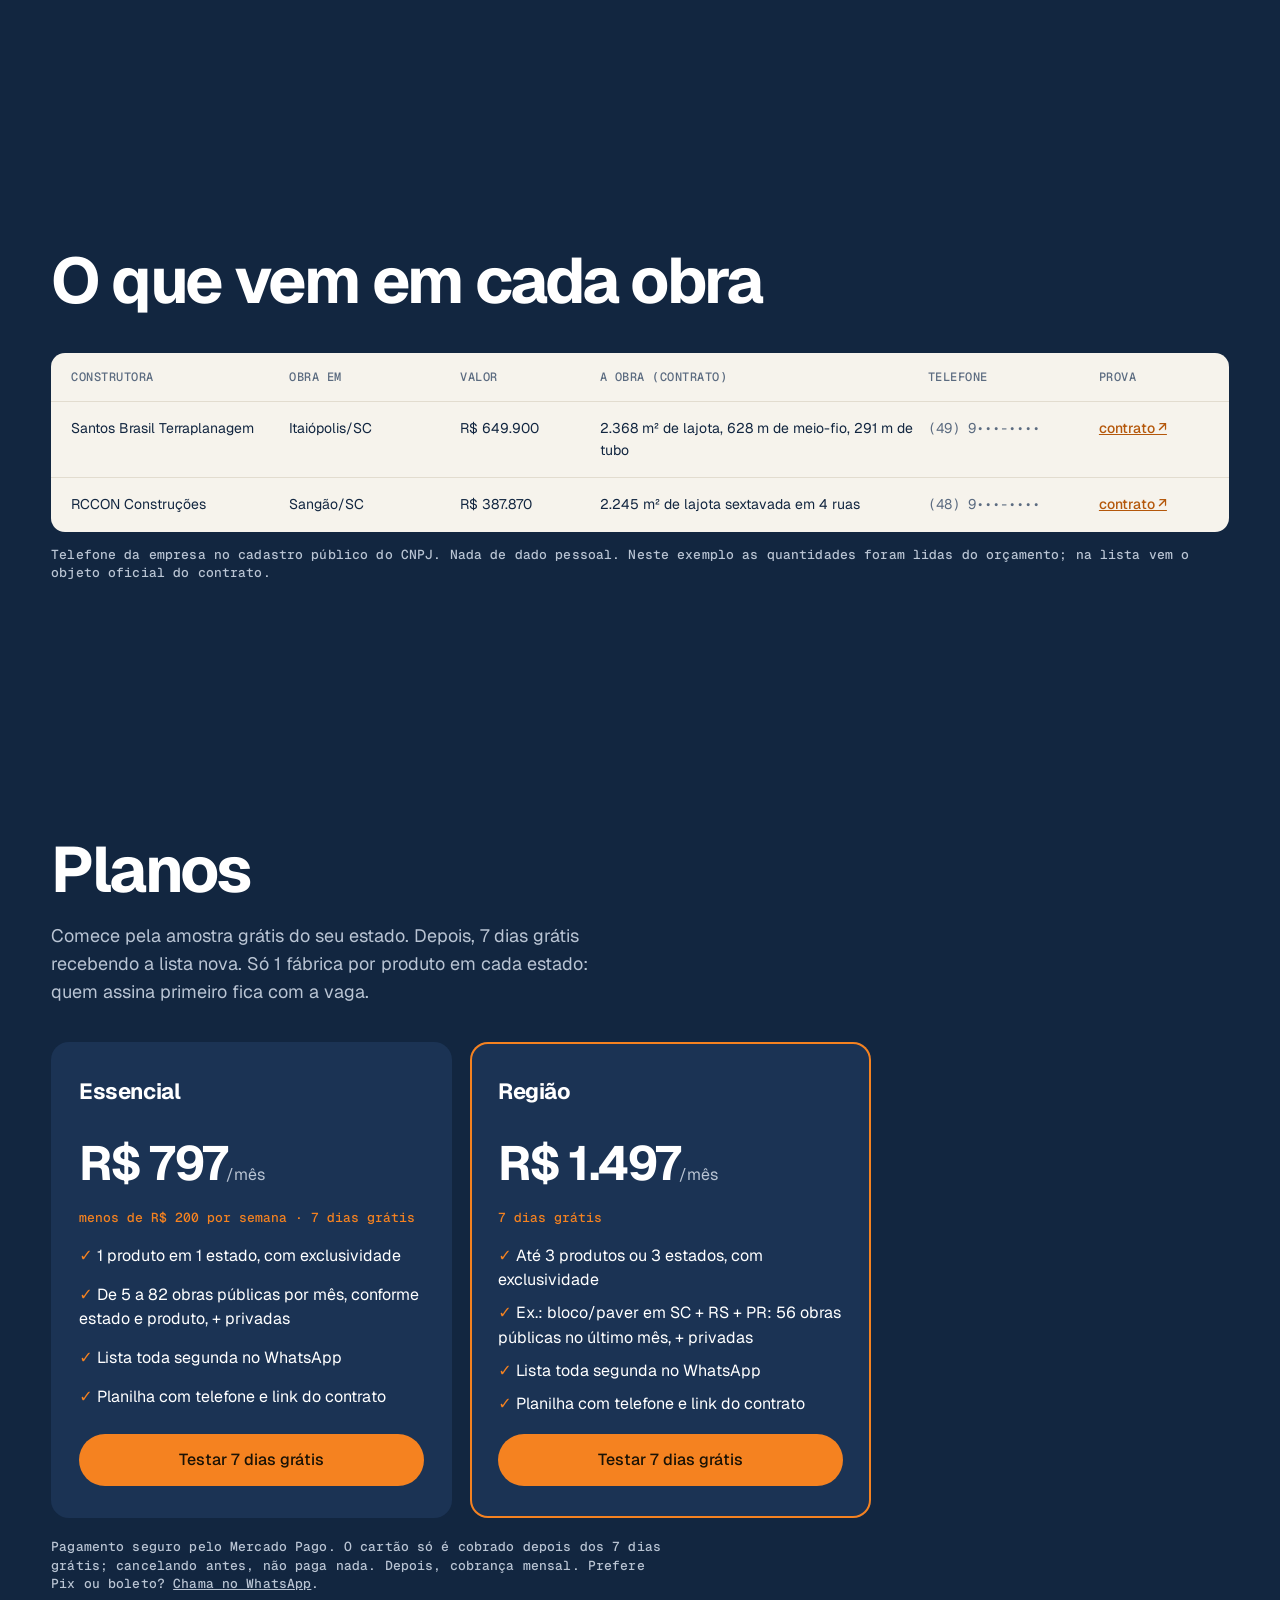
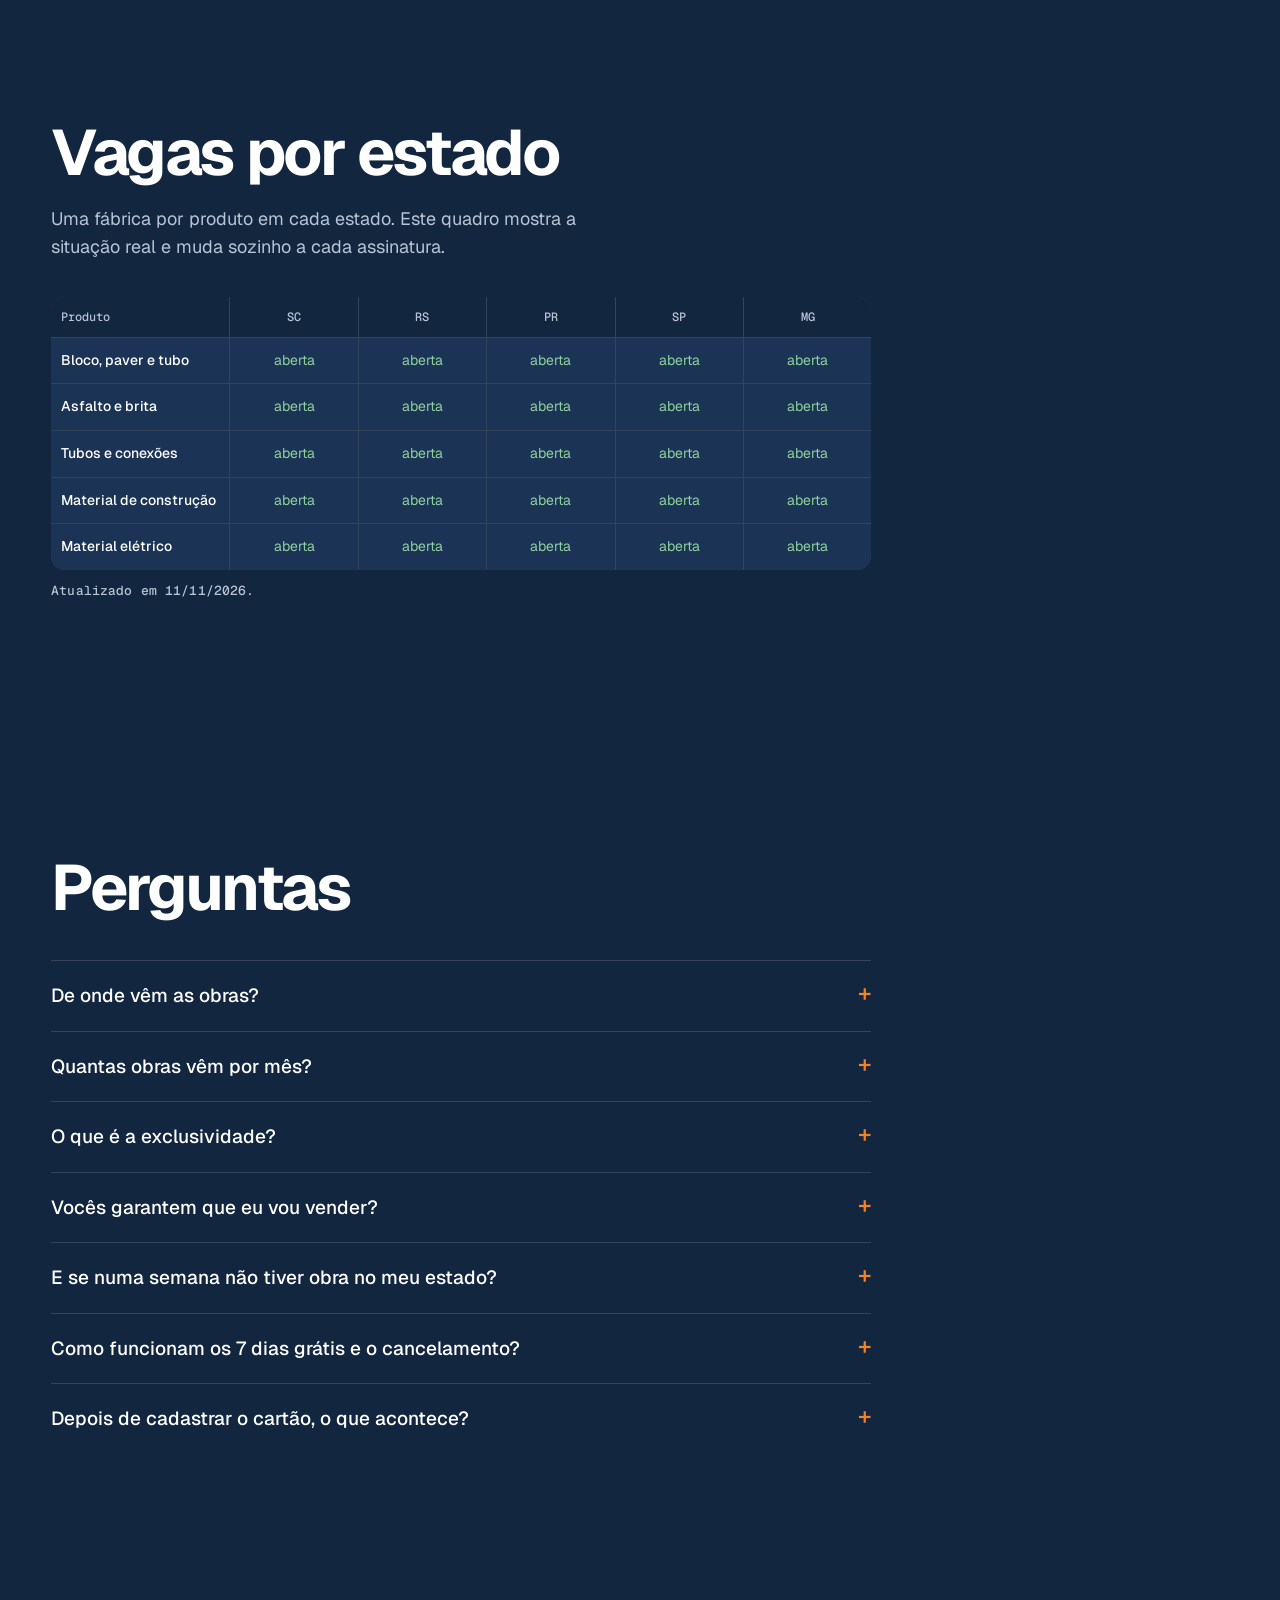
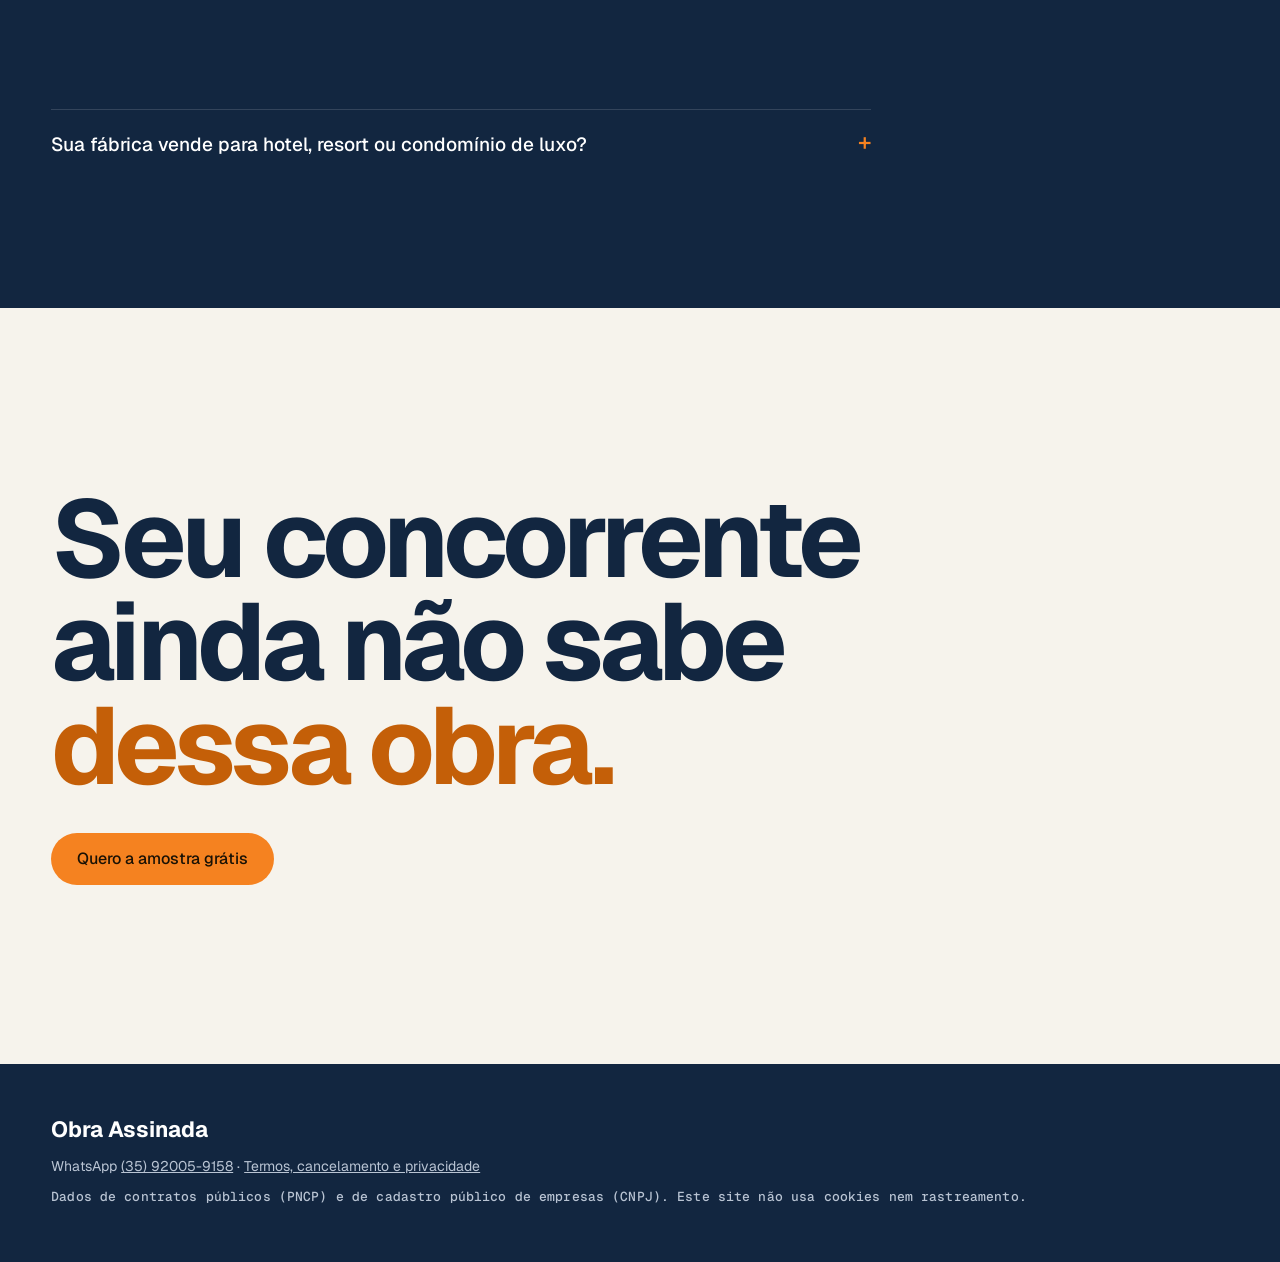
==== commit bf63e9ac: "Site numbers come from generated volumes.js Co-Authored-By: Claude Opus 5.5 <noreply@anthropic.com>" ====
--- a/index.html
+++ b/index.html
@@ -118,7 +118,7 @@
       <p class="preco"><b>R$ 797</b>/mês</p><p class="preco__semana">menos de R$ 200 por semana · 7 dias grátis</p>
       <ul>
         <li>1 produto em 1 estado, com exclusividade</li>
-        <li>De 10 a 45 obras públicas por mês, conforme o estado, + privadas</li>
+        <li id="vol-essencial">Obras públicas e privadas do seu estado, toda semana</li>
         <li>Lista toda segunda no WhatsApp</li>
         <li>Planilha com telefone e link do contrato</li>
       </ul>
@@ -129,7 +129,7 @@
       <p class="preco"><b>R$ 1.497</b>/mês</p><p class="preco__semana">7 dias grátis</p>
       <ul>
         <li>Até 3 produtos ou 3 estados, com exclusividade</li>
-        <li>Ex.: bloco em SC + RS + PR ≈ 90 obras públicas por mês, + privadas</li>
+        <li id="vol-regiao">Junta estados vizinhos onde o volume é menor</li>
         <li>Lista toda segunda no WhatsApp</li>
         <li>Planilha com telefone e link do contrato</li>
       </ul>
@@ -151,7 +151,7 @@
 <section class="faq" aria-labelledby="faq-titulo">
   <h2 class="secao__titulo" id="faq-titulo">Perguntas</h2>
   <details><summary>De onde vêm as obras?</summary><p>As públicas vêm do PNCP, o Portal Nacional de Contratações Públicas, onde prefeituras, estados e órgãos federais publicam por lei os contratos assinados. As privadas vêm de notícias da semana (loteamentos, condomínios, galpões, hotéis…). Toda obra tem o link de onde saiu.</p></details>
-  <details><summary>Quantas obras vêm por mês?</summary><p>Depende do estado e do produto, e muda de semana para semana. No último mês, para pavimentação e drenagem (bloco, paver, tubo), foram 43 obras públicas em SC, 30 no RS, 16 no PR, 16 em MG e 10 em SP; para obras de construção e reforma, 73 em SP, 42 no RS, 32 no PR, 29 em MG e 28 em SC. Somam-se as obras privadas das notícias (poucas por mês, mas grandes). A amostra grátis mostra o volume real do seu estado antes de você pagar. Onde o volume é menor, o plano Região junta estados vizinhos.</p></details>
+  <details><summary>Quantas obras vêm por mês?</summary><p id="vol-texto">Depende do estado e do produto, e muda de semana para semana. A amostra grátis mostra o volume real do seu estado antes de você pagar.</p></details>
   <details><summary>O que é a exclusividade?</summary><p>Cada produto em cada estado tem uma fábrica só. Se você fica com bloco em SC, nenhuma outra fábrica recebe a lista de bloco de SC enquanto você for assinante (inclusive durante os 7 dias grátis).</p></details>
   <details><summary>Vocês garantem que eu vou vender?</summary><p>Não. A gente garante que a obra existe, foi contratada e que o link prova isso. Fechar a venda é com o seu time.</p></details>
   <details><summary>E se numa semana não tiver obra no meu estado?</summary><p>A gente avisa do mesmo jeito. Por isso a amostra grátis vem antes: você vê o volume real do seu estado antes de pagar qualquer coisa.</p></details>
@@ -180,6 +180,7 @@
 
 <script src="config.js"></script>
 <script src="vagas.js"></script>
+<script src="volumes.js"></script>
 <script src="vendor/gsap.min.js"></script>
 <script src="vendor/ScrollTrigger.min.js"></script>
 <script src="vendor/lenis.min.js"></script>
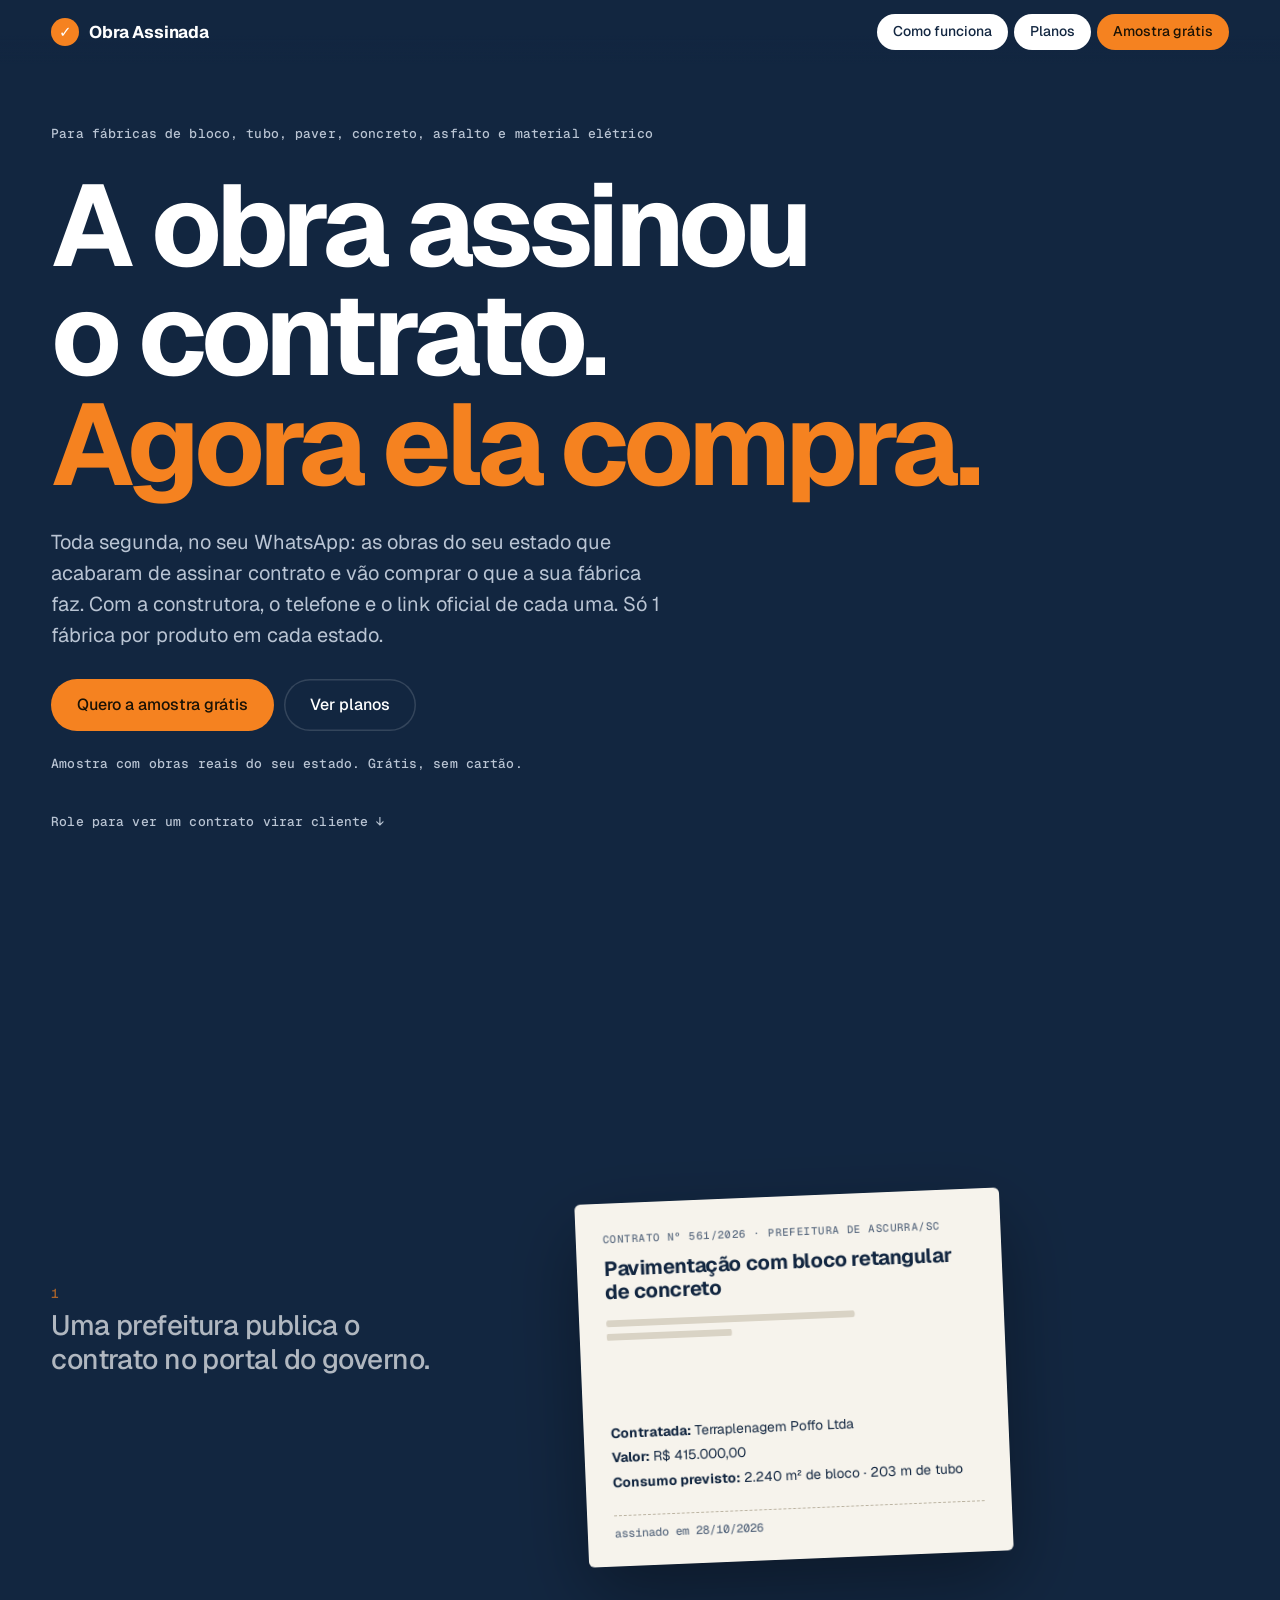
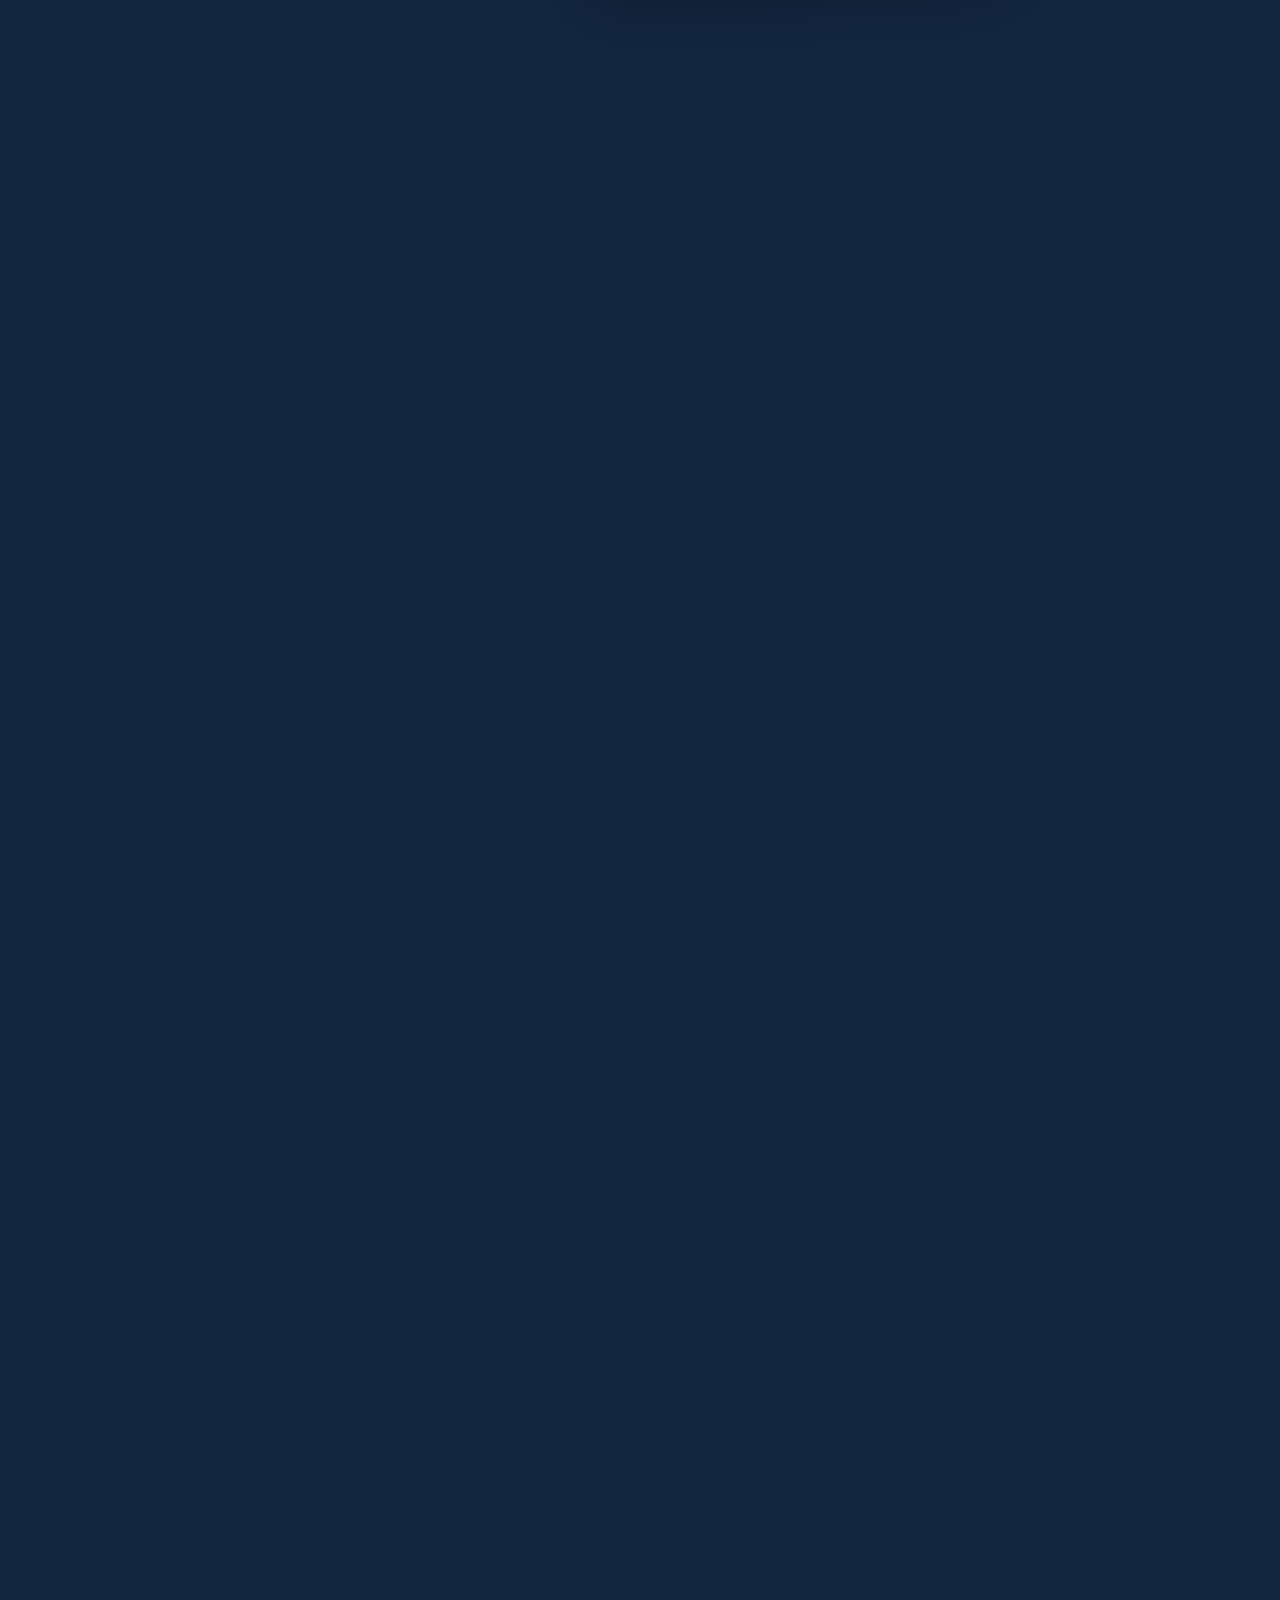
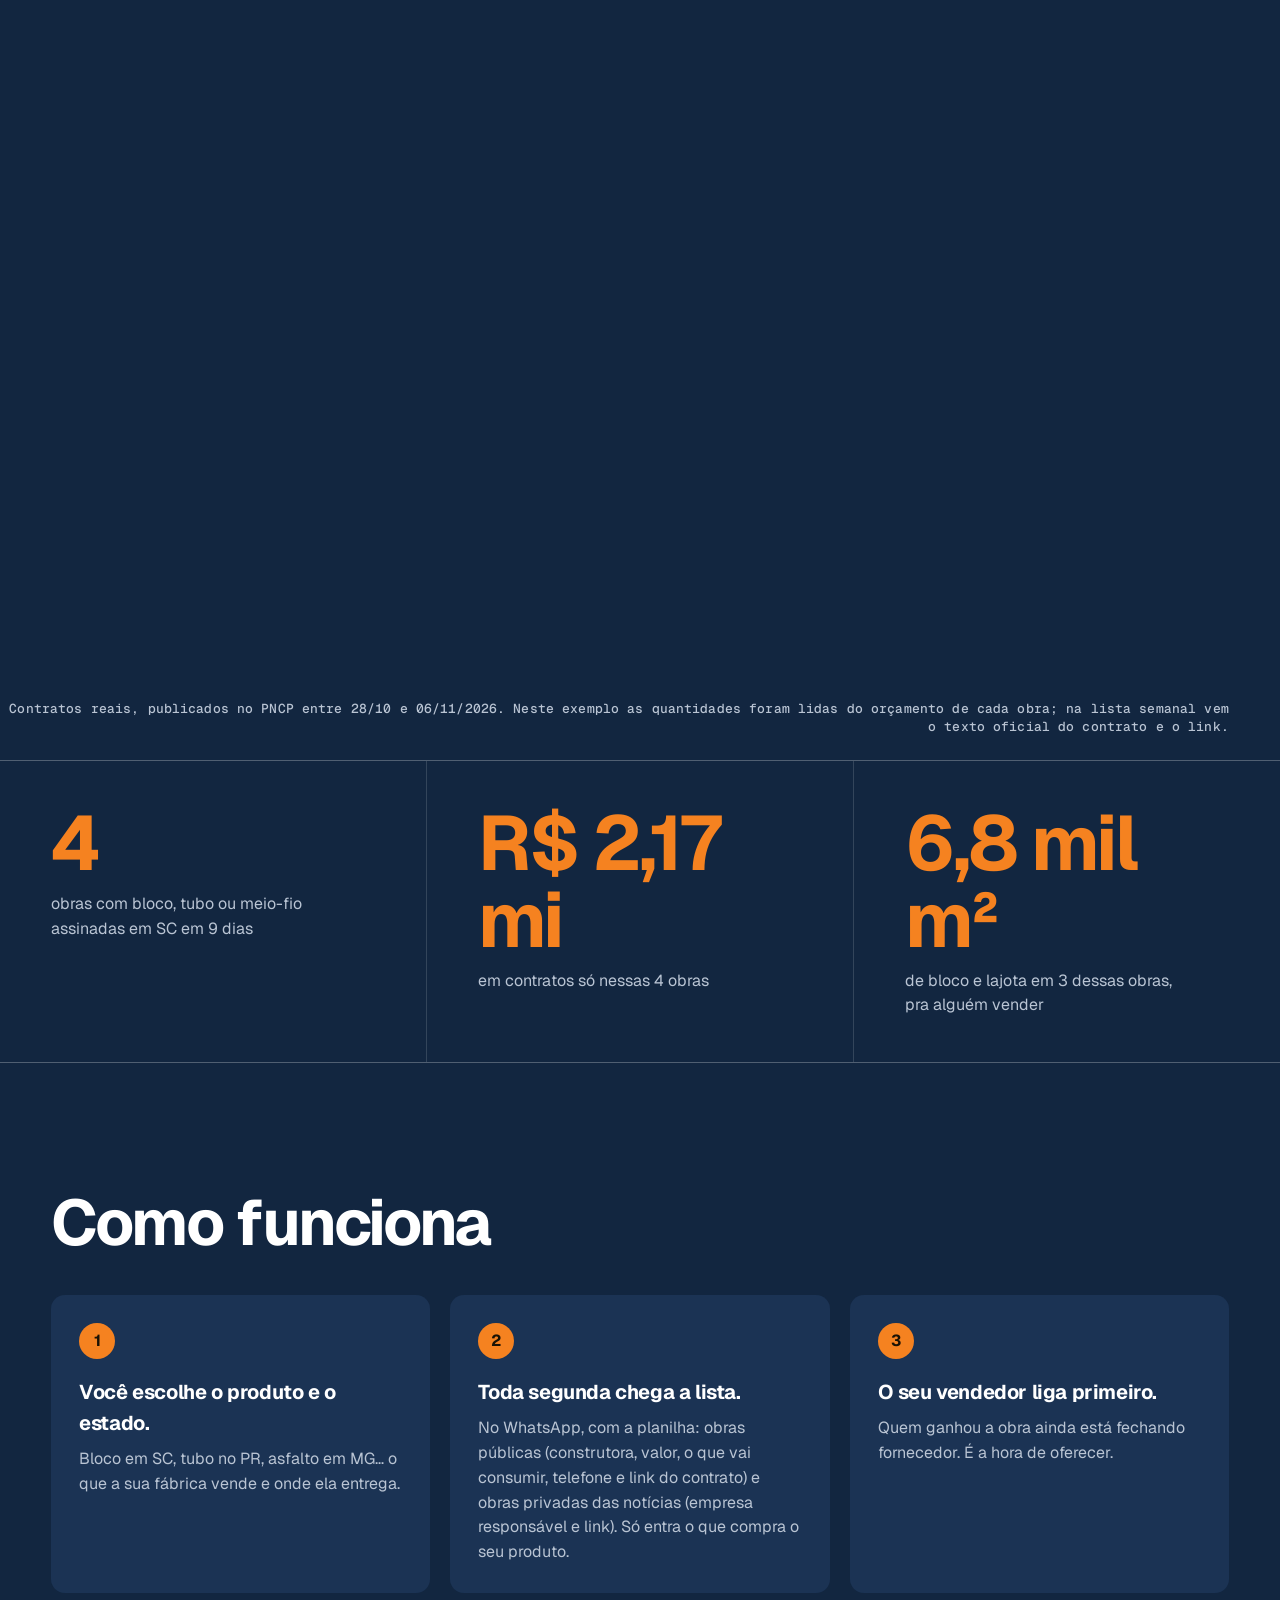
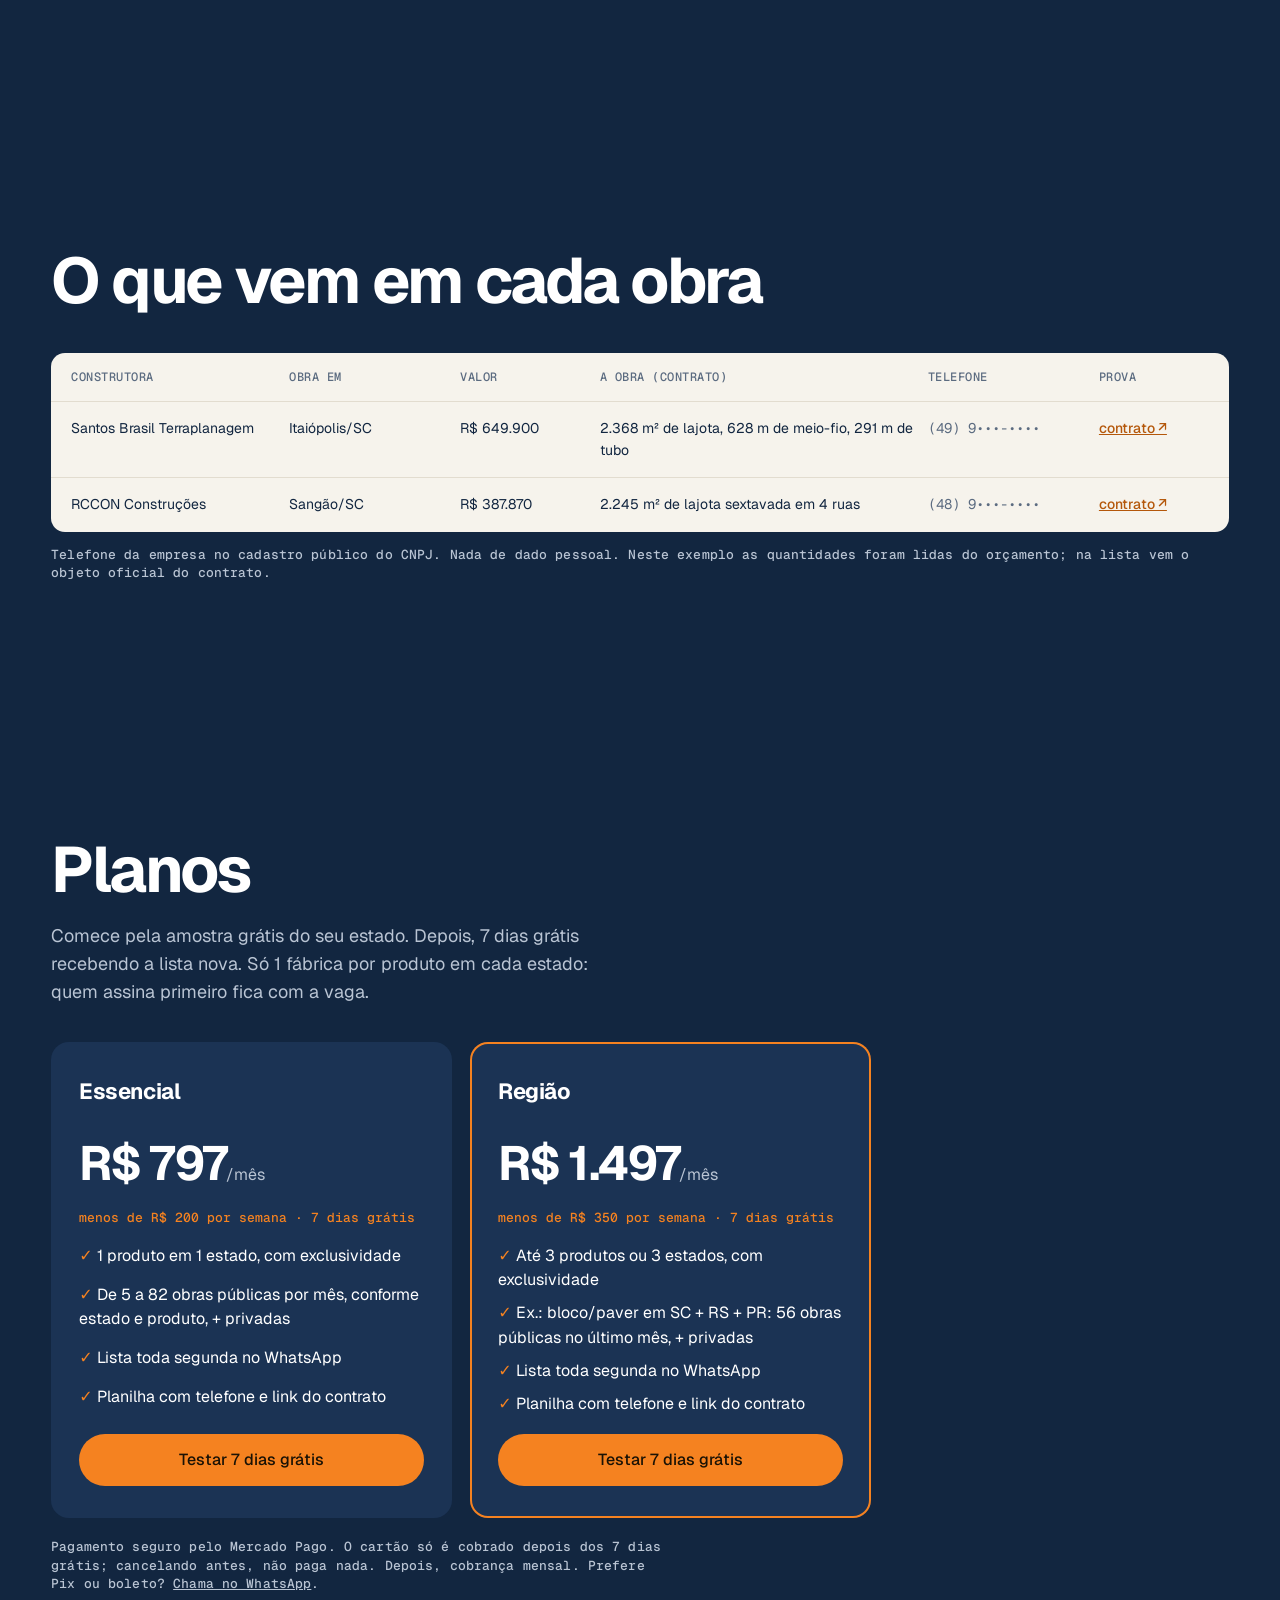
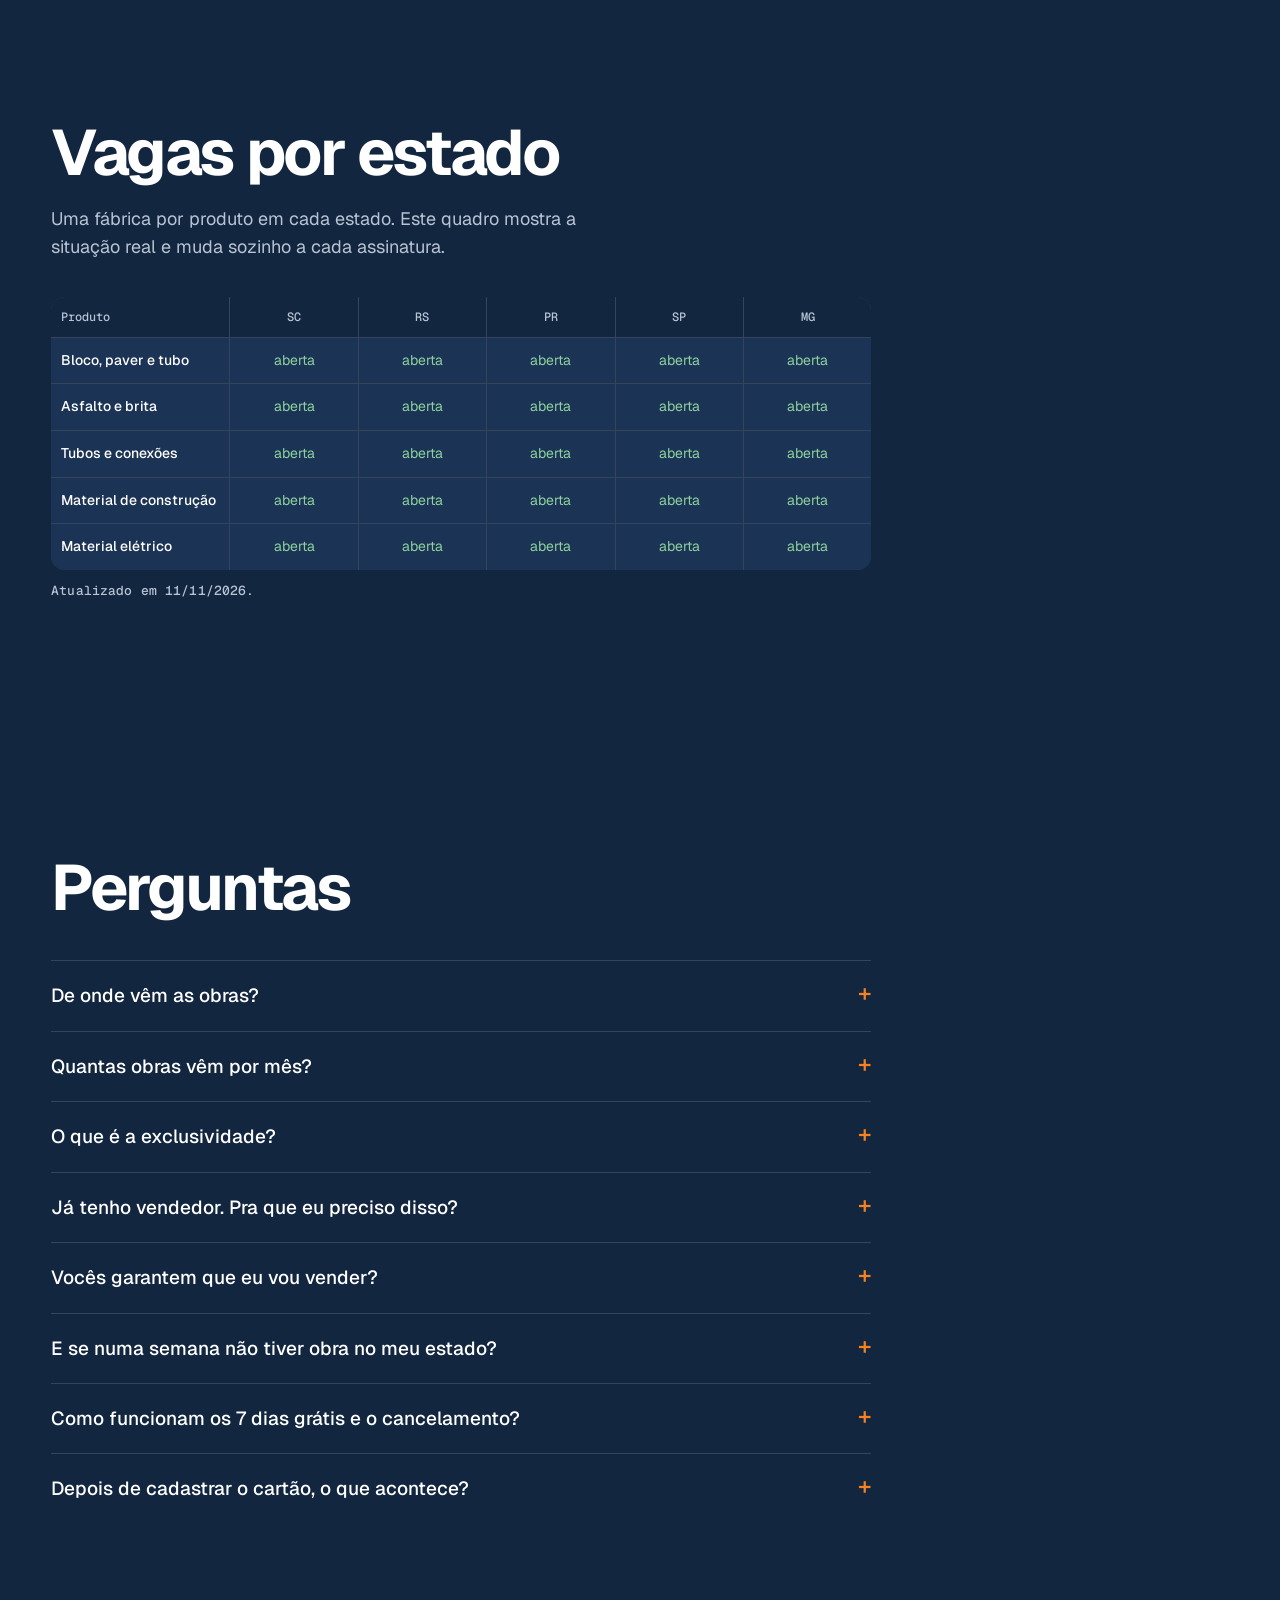
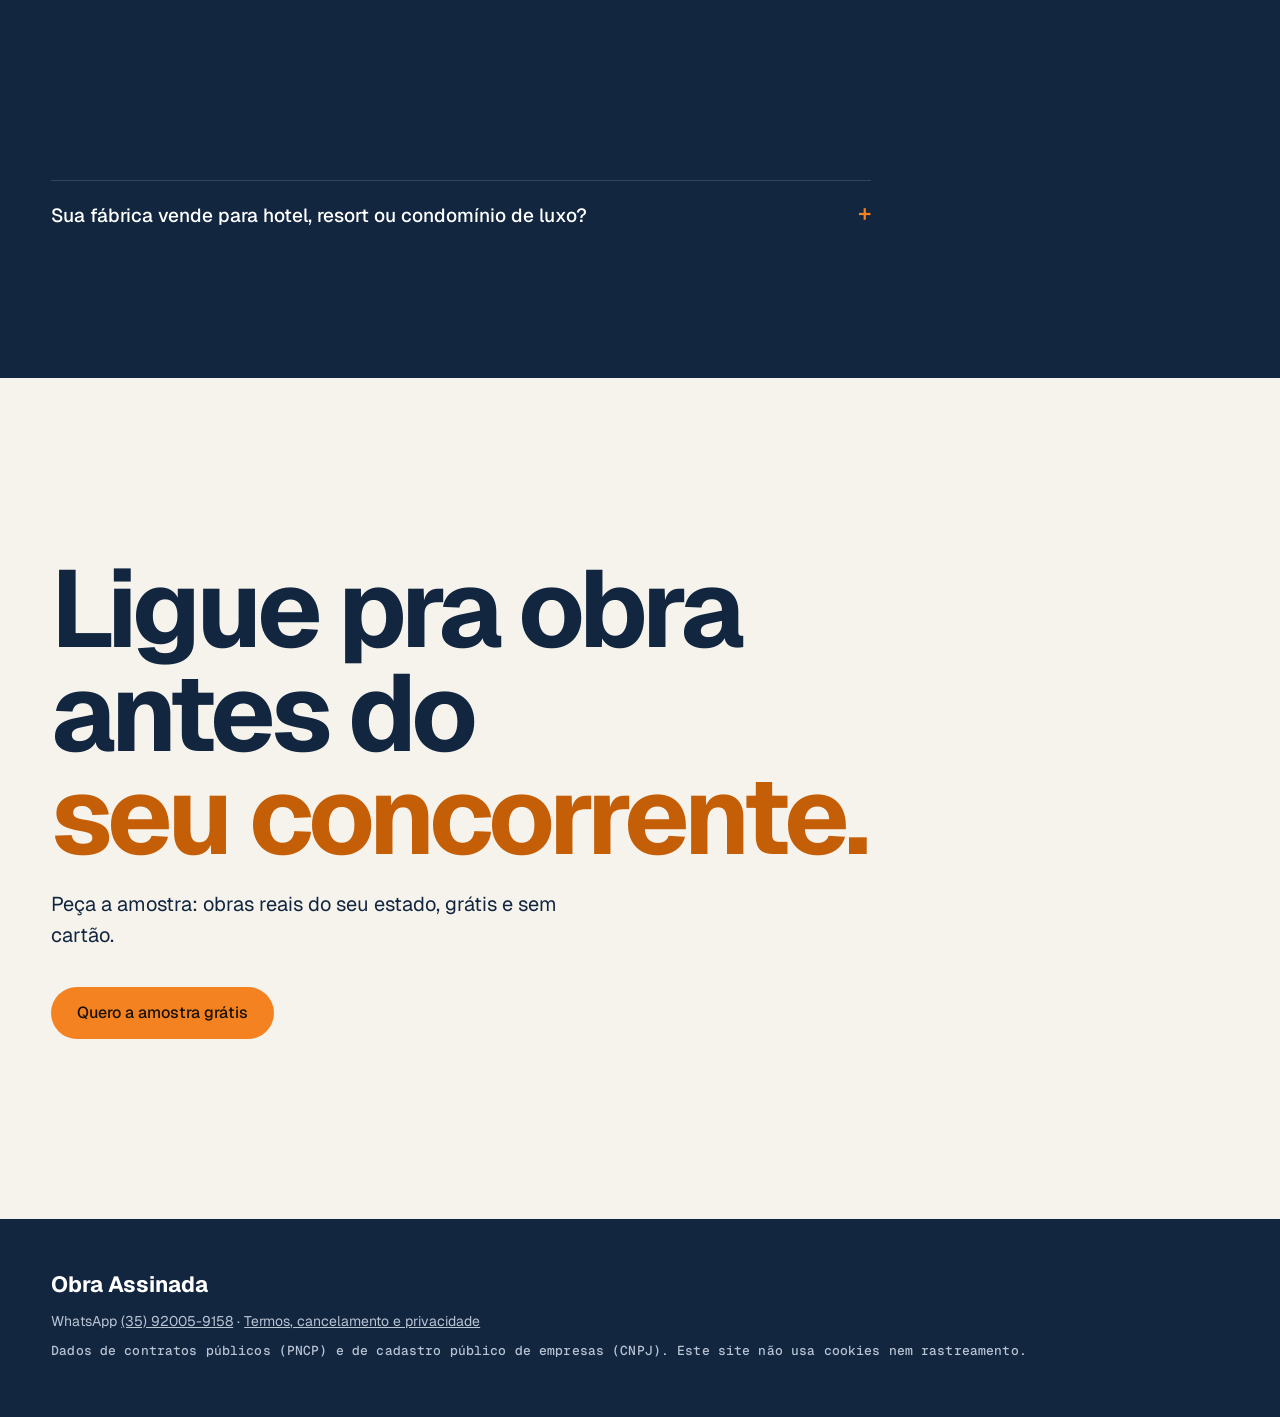
==== commit f4289556: "Site: tighter hero and CTA copy, sales-rep objection FAQ, full OG tags, terms sample window and data" ====
--- a/index.html
+++ b/index.html
@@ -8,8 +8,16 @@
 <meta name="theme-color" content="#122640">
 <meta property="og:title" content="Obra Assinada · Obras que acabaram de assinar contrato">
 <meta property="og:description" content="Toda semana, na sua fábrica: quem ganhou a obra, o que vai consumir e o link do contrato público.">
-<meta property="og:image" content="img/og.jpg">
+<meta property="og:type" content="website">
+<meta property="og:url" content="https://maglionithiago76-debug.github.io/obra-assinada/">
+<meta property="og:locale" content="pt_BR">
+<meta property="og:image" content="https://maglionithiago76-debug.github.io/obra-assinada/img/og.jpg">
+<meta property="og:image:width" content="1200">
+<meta property="og:image:height" content="675">
+<meta name="twitter:card" content="summary_large_image">
+<link rel="canonical" href="https://maglionithiago76-debug.github.io/obra-assinada/">
 <link rel="icon" href="img/icon.png">
+<link rel="apple-touch-icon" href="img/icon.png">
 <link rel="preconnect" href="https://fonts.googleapis.com">
 <link rel="preconnect" href="https://fonts.gstatic.com" crossorigin>
 <link href="https://fonts.googleapis.com/css2?family=Geist:wght@400;500;700&family=Geist+Mono:wght@400;500&display=swap" rel="stylesheet">
@@ -37,11 +45,12 @@
     <span class="linha">o contrato.</span>
     <span class="linha linha--acento">Agora ela compra.</span>
   </h1>
-  <p class="hero__sub">Toda segunda-feira você recebe as obras novas do seu estado que vão comprar o que a sua fábrica faz: as públicas que acabaram de assinar contrato (construtora, telefone e link oficial) e as privadas que saíram nas notícias. Só 1 fábrica por produto em cada estado.</p>
+  <p class="hero__sub">Toda segunda, no seu WhatsApp: as obras do seu estado que acabaram de assinar contrato e vão comprar o que a sua fábrica faz. Com a construtora, o telefone e o link oficial de cada uma. Só 1 fábrica por produto em cada estado.</p>
   <div class="hero__acoes">
     <a class="pilula pilula--acento pilula--g" data-wa="Oi! Quero a amostra grátis do meu estado." href="#">Quero a amostra grátis</a>
     <a class="pilula pilula--linha pilula--g" href="#planos">Ver planos</a>
   </div>
+  <p class="rotulo hero__garantia">Amostra com obras reais do seu estado. Grátis, sem cartão.</p>
   <p class="hero__rolar rotulo" aria-hidden="true">Role para ver um contrato virar cliente ↓</p>
 </section>
 
@@ -61,7 +70,7 @@
     <div class="cena__textos">
       <p class="cena__passo" data-passo="0"><span class="rotulo">1</span>Uma prefeitura publica o contrato no portal do governo.</p>
       <p class="cena__passo" data-passo="1"><span class="rotulo">2</span>A construtora que ganhou precisa comprar material. Agora.</p>
-      <p class="cena__passo" data-passo="2"><span class="rotulo">3</span>A gente lê o contrato e manda pra você antes da concorrência.</p>
+      <p class="cena__passo" data-passo="2"><span class="rotulo">3</span>A gente lê o contrato e manda pra você toda segunda, com o telefone da construtora.</p>
     </div>
     <div class="zap" aria-hidden="true">
       <div class="zap__topo"><span class="zap__avatar">✓</span><div><b>Obra Assinada</b><small>segunda-feira, 7:00</small></div></div>
@@ -126,7 +135,7 @@
     </article>
     <article class="cartao cartao--destaque">
       <h3>Região</h3>
-      <p class="preco"><b>R$ 1.497</b>/mês</p><p class="preco__semana">7 dias grátis</p>
+      <p class="preco"><b>R$ 1.497</b>/mês</p><p class="preco__semana">menos de R$ 350 por semana · 7 dias grátis</p>
       <ul>
         <li>Até 3 produtos ou 3 estados, com exclusividade</li>
         <li id="vol-regiao">Junta estados vizinhos onde o volume é menor</li>
@@ -153,6 +162,7 @@
   <details><summary>De onde vêm as obras?</summary><p>As públicas vêm do PNCP, o Portal Nacional de Contratações Públicas, onde prefeituras, estados e órgãos federais publicam por lei os contratos assinados. As privadas vêm de notícias da semana (loteamentos, condomínios, galpões, hotéis…). Toda obra tem o link de onde saiu.</p></details>
   <details><summary>Quantas obras vêm por mês?</summary><p id="vol-texto">Depende do estado e do produto, e muda de semana para semana. A amostra grátis mostra o volume real do seu estado antes de você pagar.</p></details>
   <details><summary>O que é a exclusividade?</summary><p>Cada produto em cada estado tem uma fábrica só. Se você fica com bloco em SC, nenhuma outra fábrica recebe a lista de bloco de SC enquanto você for assinante (inclusive durante os 7 dias grátis).</p></details>
+  <details><summary>Já tenho vendedor. Pra que eu preciso disso?</summary><p>A lista é pra ele. Em vez de procurar obra, ele liga direto pra construtora que acabou de ganhar o contrato e ainda está fechando fornecedor.</p></details>
   <details><summary>Vocês garantem que eu vou vender?</summary><p>Não. A gente garante que a obra existe, foi contratada e que o link prova isso. Fechar a venda é com o seu time.</p></details>
   <details><summary>E se numa semana não tiver obra no meu estado?</summary><p>A gente avisa do mesmo jeito. Por isso a amostra grátis vem antes: você vê o volume real do seu estado antes de pagar qualquer coisa.</p></details>
   <details><summary>Como funcionam os 7 dias grátis e o cancelamento?</summary><p>Você cadastra o cartão no Mercado Pago e recebe a lista nova da semana. A primeira cobrança só acontece no 8º dia; cancelando antes, não paga nada. Depois, cancela quando quiser: manda "cancelar" no WhatsApp ou cancela no Mercado Pago. Nos 7 dias depois da primeira cobrança você ainda pode pedir o dinheiro de volta (Código de Defesa do Consumidor).</p></details>
@@ -166,7 +176,8 @@
 
 <!-- 8 · Fim -->
 <section class="fim" aria-labelledby="fim-titulo">
-  <h2 class="fim__titulo" id="fim-titulo">Seu concorrente<br>ainda não sabe<br><span>dessa obra.</span></h2>
+  <h2 class="fim__titulo" id="fim-titulo">Ligue pra obra<br>antes do<br><span>seu concorrente.</span></h2>
+  <p class="fim__sub">Peça a amostra: obras reais do seu estado, grátis e sem cartão.</p>
   <a class="pilula pilula--acento pilula--g" data-wa="Oi! Quero a amostra grátis do meu estado." href="#">Quero a amostra grátis</a>
 </section>
 
--- a/style.css
+++ b/style.css
@@ -41,6 +41,7 @@
 .linha--acento{color:var(--acento)}
 .hero__sub{max-width:620px;font-size:clamp(17px,1.6vw,20px);color:var(--texto-2)}
 .hero__acoes{display:flex;flex-wrap:wrap;gap:10px}
+.hero__garantia{margin-top:-4px}
 .hero__rolar{margin-top:12px}
 
 /* scene */
@@ -123,6 +124,7 @@
 .fim{padding:clamp(90px,14vw,200px) var(--m);display:flex;flex-direction:column;align-items:flex-start;gap:36px;background:var(--papel);color:var(--tinta)}
 .fim__titulo{font-weight:700;font-size:clamp(44px,8.5vw,128px);line-height:.95;letter-spacing:-.045em}
 .fim__titulo span{color:#c45f08}
+.fim__sub{margin-top:-14px;font-size:clamp(17px,1.6vw,20px);max-width:560px}
 .rodape{padding:48px var(--m) 56px;display:grid;gap:10px;color:var(--texto-2);font-size:14px}
 .rodape__marca{color:var(--branco);font-weight:700;font-size:22px}
 
